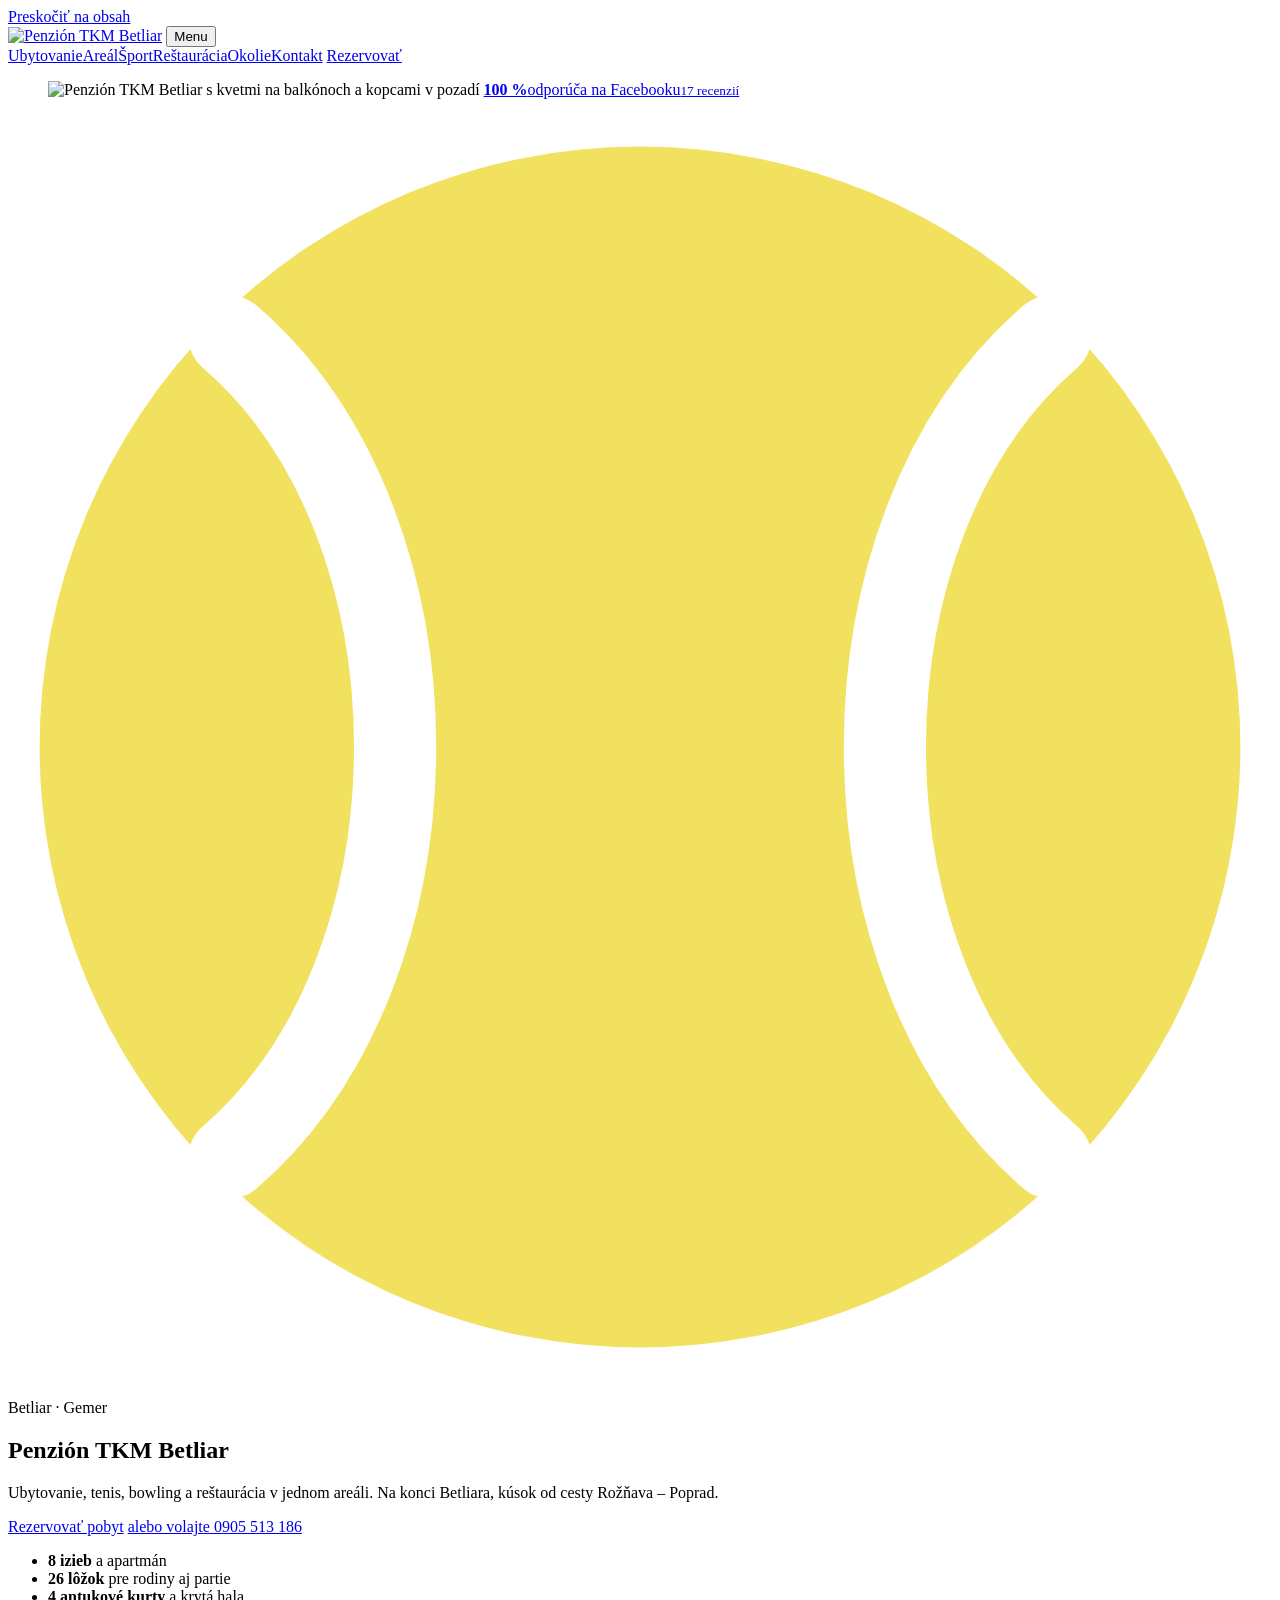
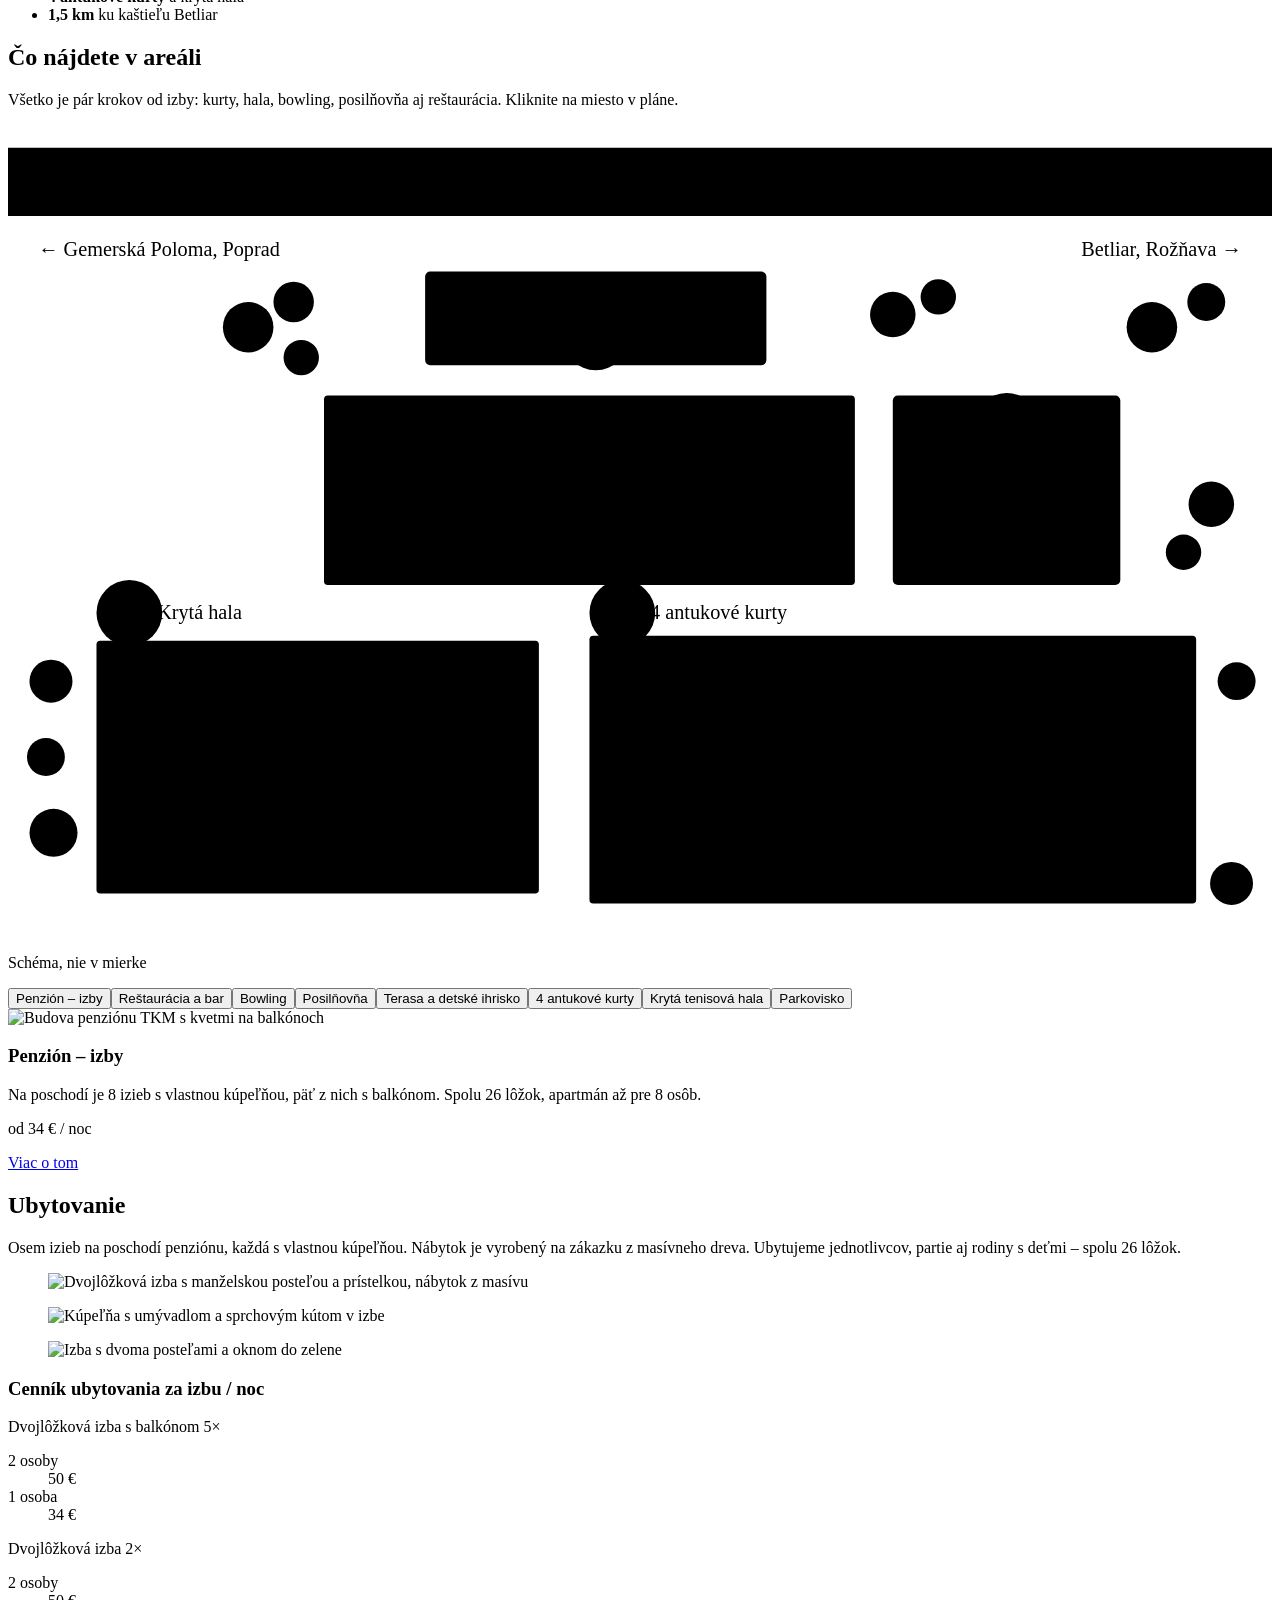
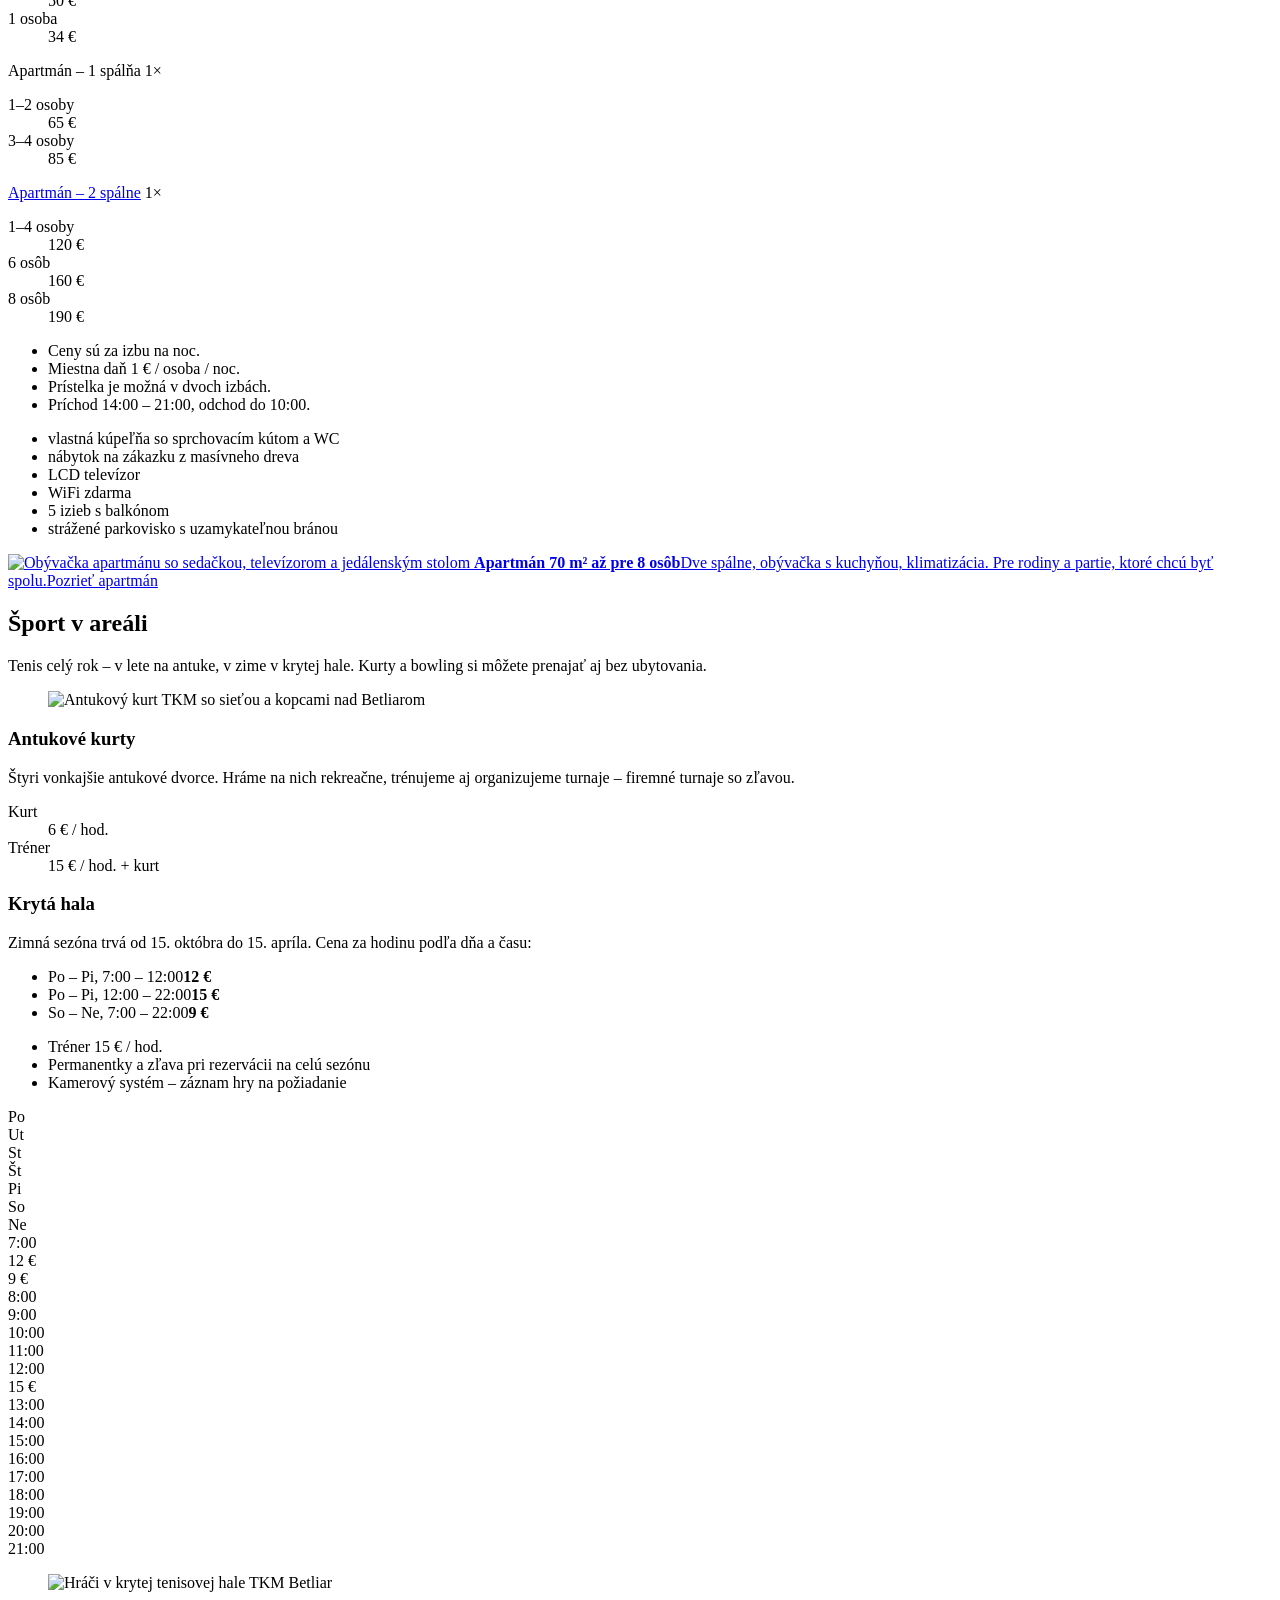
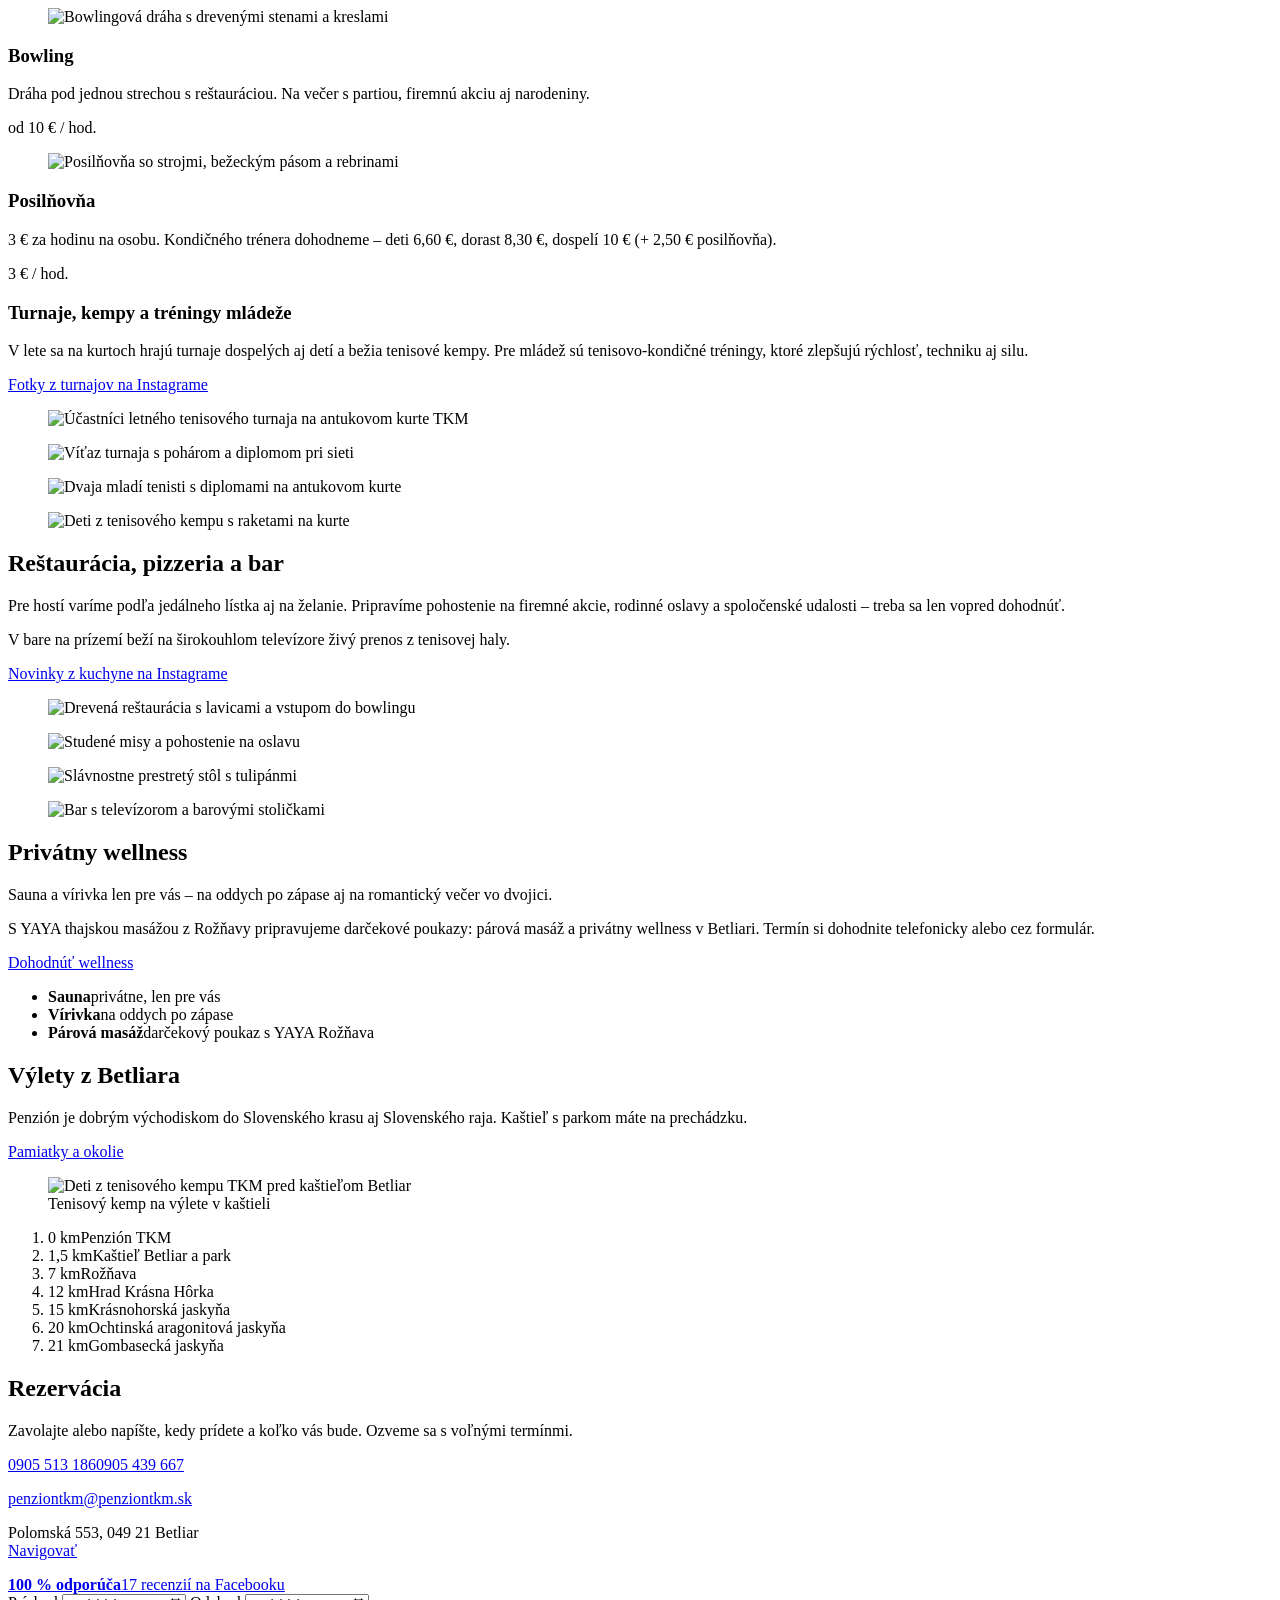
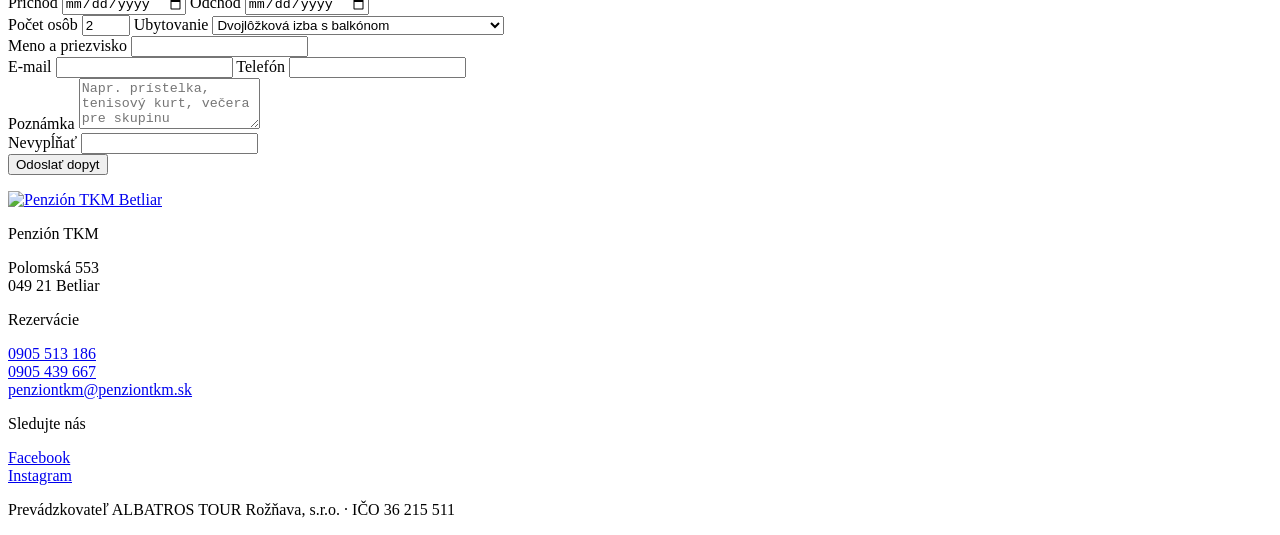
==== index.html @ 29e07df6 "build 2026-11-06 12:21" ====
<!doctype html>
<html lang="sk">
<head>
<meta charset="utf-8">
<meta name="viewport" content="width=device-width, initial-scale=1">
<title>Penzión TKM Betliar – ubytovanie, tenis, bowling a reštaurácia</title>
<meta name="description" content="Penzión TKM v Betliari: 8 izieb a apartmán, 4 antukové kurty a krytá tenisová hala, bowling, fitness, wellness a reštaurácia pri ceste Rožňava – Poprad.">
<meta name="robots" content="noindex, nofollow">
<meta name="theme-color" content="#FAF8F1">
<link rel="canonical" href="https://webhunter-navrhy.github.io/penziontkm/">
<meta property="og:type" content="website">
<meta property="og:locale" content="sk_SK">
<meta property="og:title" content="Penzión TKM Betliar – ubytovanie, tenis, bowling a reštaurácia">
<meta property="og:description" content="Penzión TKM v Betliari: 8 izieb a apartmán, 4 antukové kurty a krytá tenisová hala, bowling, fitness, wellness a reštaurácia pri ceste Rožňava – Poprad.">
<meta property="og:url" content="https://webhunter-navrhy.github.io/penziontkm/">
<meta property="og:image" content="https://webhunter-navrhy.github.io/penziontkm/og.jpg">
<meta property="og:image:width" content="1200"><meta property="og:image:height" content="630">
<meta name="twitter:card" content="summary_large_image">
<link rel="icon" href="/penziontkm/img/logo.svg" type="image/svg+xml">
<link rel="preload" href="/penziontkm/fonts/montserrat-normal-latin.woff2" as="font" type="font/woff2" crossorigin>
<link rel="stylesheet" href="/penziontkm/css/style.css?v=be0b0bc9b2">

<script type="application/ld+json">{"@context": "https://schema.org", "@type": "LodgingBusiness", "name": "Penzión TKM Betliar", "url": "https://webhunter-navrhy.github.io/penziontkm/", "description": "Penzión TKM v Betliari: 8 izieb a apartmán, 4 antukové kurty a krytá tenisová hala, bowling, fitness, wellness a reštaurácia pri ceste Rožňava – Poprad.", "telephone": "+421 905 513 186", "email": "penziontkm@penziontkm.sk", "address": {"@type": "PostalAddress", "streetAddress": "Polomská 553", "postalCode": "049 21", "addressLocality": "Betliar", "addressCountry": "SK"}, "sameAs": ["https://www.facebook.com/PenzionTKM/", "https://www.instagram.com/penzion_tkm/", "https://www.penziontkm.sk/"], "priceRange": "34–190 € / noc", "taxID": "36215511", "logo": "https://webhunter-navrhy.github.io/penziontkm/img/logo.svg", "image": "https://webhunter-navrhy.github.io/penziontkm/og.jpg"}</script>
</head>
<body>
<a class="skip" href="#obsah">Preskočiť na obsah</a>
<header class="hlavicka">
  <div class="hlavicka-in">
    <a href="/penziontkm/" class="logo"><img src="/penziontkm/img/logo.svg" alt="Penzión TKM Betliar" width="62" height="56"></a>
    <button class="burger" type="button" aria-expanded="false" aria-controls="menu"><span></span><span></span><span class="sr">Menu</span></button>
    <nav id="menu" aria-label="Hlavné">
      <a href="/penziontkm/#ubytovanie">Ubytovanie</a><a href="/penziontkm/#areal">Areál</a><a href="/penziontkm/#sport">Šport</a><a href="/penziontkm/#restauracia">Reštaurácia</a><a href="/penziontkm/okolie/">Okolie</a><a href="/penziontkm/#kontakt">Kontakt</a>
      <a class="tlacidlo tlacidlo-zlte" href="/penziontkm/#kontakt">Rezervovať</a>
    </nav>
  </div>
</header>
<main id="obsah">

<section class="hero">
  <figure class="hero-foto">
    <img src="/penziontkm/img/penzion-1440.webp" srcset="/penziontkm/img/penzion-640.webp 640w, /penziontkm/img/penzion-1280.webp 1280w, /penziontkm/img/penzion-1440.webp 1440w" sizes="(min-width: 96rem) 96rem, 100vw" width="1440" height="1080" alt="Penzión TKM Betliar s kvetmi na balkónoch a kopcami v pozadí" loading="eager" fetchpriority="high" decoding="async">
    <a class="hero-odznak" href="https://www.facebook.com/PenzionTKM/reviews" rel="noopener"><strong>100&nbsp;%</strong><span>odporúča na Facebooku</span><small>17 recenzií</small></a>
  </figure>
  <div class="hero-text">
    <svg class="lopticka" viewBox="0 0 40 40" aria-hidden="true"><circle cx="20" cy="20" r="19" fill="#F2E15F"/><path d="M7 7c7 6 7 20 0 26M33 7c-7 6-7 20 0 26" stroke="#fff" stroke-width="2.6" fill="none" stroke-linecap="round"/></svg>
    <p class="hero-miesto">Betliar · Gemer</p>
    <h1>Penzión TKM Betliar</h1>
    <p class="hero-veta">Ubytovanie, tenis, bowling a&nbsp;reštaurácia v&nbsp;jednom areáli. Na konci Betliara, kúsok od cesty Rožňava – Poprad.</p>
    <div class="hero-akcie">
      <a class="tlacidlo tlacidlo-zlte" href="#kontakt">Rezervovať pobyt</a>
      <a class="tlacidlo-text" href="tel:+421905513186">alebo volajte 0905 513 186</a>
    </div>
  </div>
</section>

<ul class="fakty" role="list">
  <li><strong>8 izieb</strong> a&nbsp;apartmán</li>
  <li><strong>26 lôžok</strong> pre rodiny aj partie</li>
  <li><strong>4 antukové kurty</strong> a&nbsp;krytá hala</li>
  <li><strong>1,5 km</strong> ku kaštieľu Betliar</li>
</ul>

<section class="sekcia areal" id="areal">
  <div class="areal-in">
    <header class="areal-hlava">
      <h2>Čo nájdete v&nbsp;areáli</h2>
      <p>Všetko je pár krokov od izby: kurty, hala, bowling, posilňovňa aj reštaurácia. Kliknite na miesto v&nbsp;pláne.</p>
    </header>
    <div class="plan" role="img" aria-label="Schéma areálu: parkovisko pri ceste, penzión s reštauráciou, bowlingom a posilňovňou, terasa s ihriskom, krytá hala a štyri antukové kurty">
      <svg viewBox="0 0 1000 640" class="plan-svg" aria-hidden="true">
        <defs>
          <g id="kurt">
            <rect x="0" y="0" width="200" height="92" fill="none"/>
            <line x1="0" y1="11.5" x2="200" y2="11.5"/><line x1="0" y1="80.5" x2="200" y2="80.5"/>
            <line x1="46" y1="11.5" x2="46" y2="80.5"/><line x1="154" y1="11.5" x2="154" y2="80.5"/>
            <line x1="46" y1="46" x2="154" y2="46"/>
            <line x1="100" y1="-4" x2="100" y2="96" class="siet"/>
          </g>
        </defs>
        <!-- cesta -->
        <rect x="0" y="18" width="1000" height="54" class="cesta"/>
        <line x1="0" y1="45" x2="380" y2="45" class="cesta-stred"/><line x1="620" y1="45" x2="1000" y2="45" class="cesta-stred"/>
        <text x="24" y="104" class="plan-mala">← Gemerská Poloma, Poprad</text>
        <text x="976" y="104" class="plan-mala" text-anchor="end">Betliar, Rožňava →</text>
        <text x="500" y="51" class="plan-cesta" text-anchor="middle">POLOMSKÁ CESTA</text>
        <!-- zeleň -->
        <g class="stromy"><circle cx="190" cy="160" r="20"/><circle cx="184" cy="154" r="7" class="svetlo"/><circle cx="226" cy="140" r="16"/><circle cx="221" cy="135" r="6" class="svetlo"/><circle cx="232" cy="184" r="14"/><circle cx="228" cy="180" r="5" class="svetlo"/><circle cx="700" cy="150" r="18"/><circle cx="695" cy="145" r="6" class="svetlo"/><circle cx="736" cy="136" r="14"/><circle cx="732" cy="132" r="5" class="svetlo"/><circle cx="905" cy="160" r="20"/><circle cx="899" cy="154" r="7" class="svetlo"/><circle cx="948" cy="140" r="15"/><circle cx="944" cy="136" r="5" class="svetlo"/><circle cx="952" cy="300" r="18"/><circle cx="947" cy="295" r="6" class="svetlo"/><circle cx="930" cy="338" r="14"/><circle cx="926" cy="334" r="5" class="svetlo"/><circle cx="34" cy="440" r="17"/><circle cx="29" cy="435" r="6" class="svetlo"/><circle cx="30" cy="500" r="15"/><circle cx="26" cy="496" r="5" class="svetlo"/><circle cx="36" cy="560" r="19"/><circle cx="30" cy="554" r="7" class="svetlo"/><circle cx="972" cy="440" r="15"/><circle cx="968" cy="436" r="5" class="svetlo"/><circle cx="968" cy="600" r="17"/><circle cx="963" cy="595" r="6" class="svetlo"/></g>
        <!-- parkovisko -->
        <g class="plocha" data-bod="parkovisko">
          <rect x="330" y="116" width="270" height="74" rx="4"/>
          <line x1="352" y1="116" x2="352" y2="146" class="stojisko"/><line x1="380" y1="116" x2="380" y2="146" class="stojisko"/><line x1="408" y1="116" x2="408" y2="146" class="stojisko"/><line x1="436" y1="116" x2="436" y2="146" class="stojisko"/><line x1="464" y1="116" x2="464" y2="146" class="stojisko"/><line x1="492" y1="116" x2="492" y2="146" class="stojisko"/><line x1="520" y1="116" x2="520" y2="146" class="stojisko"/><line x1="548" y1="116" x2="548" y2="146" class="stojisko"/><line x1="576" y1="116" x2="576" y2="146" class="stojisko"/>
        </g>
        <!-- penzión -->
        <g class="budova">
          <rect x="250" y="214" width="420" height="150" rx="3"/>
          <line x1="470" y1="214" x2="470" y2="364"/><line x1="580" y1="214" x2="580" y2="364"/>
          <text x="262" y="236" class="plan-budova">PENZIÓN TKM</text>
        </g>
        <!-- terasa a ihrisko -->
        <g class="plocha" data-bod="terasa">
          <rect x="700" y="214" width="180" height="150" rx="4"/>
          <circle cx="738" cy="262" r="9" class="stol"/><circle cx="770" cy="262" r="9" class="stol"/><circle cx="738" cy="296" r="9" class="stol"/>
          <rect x="806" y="300" width="50" height="40" class="ihrisko"/>
        </g>
        <!-- hala -->
        <g class="hala-plan" data-bod="hala">
          <rect x="70" y="408" width="350" height="200" rx="3"/>
          <use href="#kurt" x="145" y="462" class="kurt-ciary"/>
        </g>
        <!-- 4 antukové kurty -->
        <g class="kurty-plan" data-bod="kurty">
          <rect x="460" y="404" width="480" height="212" rx="3" class="kurty-plocha"/>
          <use href="#kurt" x="478" y="418" class="kurt-ciary"/><use href="#kurt" x="722" y="418" class="kurt-ciary"/>
          <use href="#kurt" x="478" y="512" class="kurt-ciary"/><use href="#kurt" x="722" y="512" class="kurt-ciary"/>
        </g>
        <!-- body -->
        
        
        <g class="bod je-aktivny" data-bod="izby" transform="translate(296 266)">
          <circle r="26" class="bod-zona"/>
          <circle r="13" class="bod-lopta"/>
          <path d="M-9 -9 C-3 -3 -3 3 -9 9 M9 -9 C3 -3 3 3 9 9" class="bod-sev"/>
          <text x="22" y="5" class="bod-text">Izby</text>
        </g>
        <g class="bod" data-bod="restauracia" transform="translate(296 326)">
          <circle r="26" class="bod-zona"/>
          <circle r="13" class="bod-lopta"/>
          <path d="M-9 -9 C-3 -3 -3 3 -9 9 M9 -9 C3 -3 3 3 9 9" class="bod-sev"/>
          <text x="22" y="5" class="bod-text">Reštaurácia</text>
        </g>
        <g class="bod" data-bod="bowling" transform="translate(525 300)">
          <circle r="26" class="bod-zona"/>
          <circle r="13" class="bod-lopta"/>
          <path d="M-9 -9 C-3 -3 -3 3 -9 9 M9 -9 C3 -3 3 3 9 9" class="bod-sev"/>
          <text x="0" y="36" text-anchor="middle" class="bod-text">Bowling</text>
        </g>
        <g class="bod" data-bod="fitness" transform="translate(625 300)">
          <circle r="26" class="bod-zona"/>
          <circle r="13" class="bod-lopta"/>
          <path d="M-9 -9 C-3 -3 -3 3 -9 9 M9 -9 C3 -3 3 3 9 9" class="bod-sev"/>
          <text x="0" y="36" text-anchor="middle" class="bod-text">Fitness</text>
        </g>
        <g class="bod" data-bod="terasa" transform="translate(790 238)">
          <circle r="26" class="bod-zona"/>
          <circle r="13" class="bod-lopta"/>
          <path d="M-9 -9 C-3 -3 -3 3 -9 9 M9 -9 C3 -3 3 3 9 9" class="bod-sev"/>
          <text x="22" y="5" class="bod-text">Terasa</text>
        </g>
        <g class="bod" data-bod="kurty" transform="translate(486 386)">
          <circle r="26" class="bod-zona"/>
          <circle r="13" class="bod-lopta"/>
          <path d="M-9 -9 C-3 -3 -3 3 -9 9 M9 -9 C3 -3 3 3 9 9" class="bod-sev"/>
          <text x="22" y="5" class="bod-text">4 antukové kurty</text>
        </g>
        <g class="bod" data-bod="hala" transform="translate(96 386)">
          <circle r="26" class="bod-zona"/>
          <circle r="13" class="bod-lopta"/>
          <path d="M-9 -9 C-3 -3 -3 3 -9 9 M9 -9 C3 -3 3 3 9 9" class="bod-sev"/>
          <text x="22" y="5" class="bod-text">Krytá hala</text>
        </g>
        <g class="bod" data-bod="parkovisko" transform="translate(465 168)">
          <circle r="26" class="bod-zona"/>
          <circle r="13" class="bod-lopta"/>
          <path d="M-9 -9 C-3 -3 -3 3 -9 9 M9 -9 C3 -3 3 3 9 9" class="bod-sev"/>
          <text x="22" y="5" class="bod-text">Parkovisko</text>
        </g>
      </svg>
      <p class="plan-pozn">Schéma, nie v&nbsp;mierke</p>
    </div>
    <div class="plan-volby" role="tablist" aria-label="Miesta v areáli">
      <button type="button" role="tab" id="volba-izby" aria-controls="bod-izby" aria-selected="true" data-bod="izby">Penzión – izby</button><button type="button" role="tab" id="volba-restauracia" aria-controls="bod-restauracia" aria-selected="false" data-bod="restauracia">Reštaurácia a bar</button><button type="button" role="tab" id="volba-bowling" aria-controls="bod-bowling" aria-selected="false" data-bod="bowling">Bowling</button><button type="button" role="tab" id="volba-fitness" aria-controls="bod-fitness" aria-selected="false" data-bod="fitness">Posilňovňa</button><button type="button" role="tab" id="volba-terasa" aria-controls="bod-terasa" aria-selected="false" data-bod="terasa">Terasa a detské ihrisko</button><button type="button" role="tab" id="volba-kurty" aria-controls="bod-kurty" aria-selected="false" data-bod="kurty">4 antukové kurty</button><button type="button" role="tab" id="volba-hala" aria-controls="bod-hala" aria-selected="false" data-bod="hala">Krytá tenisová hala</button><button type="button" role="tab" id="volba-parkovisko" aria-controls="bod-parkovisko" aria-selected="false" data-bod="parkovisko">Parkovisko</button>
    </div>
    <div class="plan-panely">
      
      <article class="bod-panel" id="bod-izby" role="tabpanel" aria-labelledby="volba-izby">
        <div class="bod-foto"><img src="/penziontkm/img/penzion-kvety-800.webp" srcset="/penziontkm/img/penzion-kvety-640.webp 640w, /penziontkm/img/penzion-kvety-800.webp 800w" sizes="(min-width: 64rem) 30rem, 92vw" width="800" height="450" alt="Budova penziónu TKM s kvetmi na balkónoch" loading="lazy" decoding="async"></div>
        <div class="bod-telo">
          <h3>Penzión – izby</h3>
          <p>Na poschodí je 8 izieb s vlastnou kúpeľňou, päť z nich s balkónom. Spolu 26 lôžok, apartmán až pre 8 osôb.</p>
          <p class="bod-cena">od 34 € / noc</p>
          <a class="odkaz" href="#ubytovanie">Viac o&nbsp;tom</a>
        </div>
      </article>
      <article class="bod-panel" id="bod-restauracia" role="tabpanel" aria-labelledby="volba-restauracia" hidden>
        <div class="bod-foto"><img src="/penziontkm/img/restauracia-800.webp" srcset="/penziontkm/img/restauracia-640.webp 640w, /penziontkm/img/restauracia-800.webp 800w" sizes="(min-width: 64rem) 30rem, 92vw" width="800" height="450" alt="Drevená reštaurácia penziónu TKM" loading="lazy" decoding="async"></div>
        <div class="bod-telo">
          <h3>Reštaurácia a bar</h3>
          <p>Pizzeria a reštaurácia na prízemí. V bare beží na širokouhlom televízore živý prenos z tenisovej haly.</p>
          
          <a class="odkaz" href="#restauracia">Viac o&nbsp;tom</a>
        </div>
      </article>
      <article class="bod-panel" id="bod-bowling" role="tabpanel" aria-labelledby="volba-bowling" hidden>
        <div class="bod-foto"><img src="/penziontkm/img/bowling-800.webp" srcset="/penziontkm/img/bowling-640.webp 640w, /penziontkm/img/bowling-800.webp 800w" sizes="(min-width: 64rem) 30rem, 92vw" width="800" height="600" alt="Bowlingová dráha v penzióne TKM" loading="lazy" decoding="async"></div>
        <div class="bod-telo">
          <h3>Bowling</h3>
          <p>Bowlingová dráha pod jednou strechou s reštauráciou – na večer s partiou aj na oslavu.</p>
          <p class="bod-cena">od 10 € / hod.</p>
          <a class="odkaz" href="#sport">Viac o&nbsp;tom</a>
        </div>
      </article>
      <article class="bod-panel" id="bod-fitness" role="tabpanel" aria-labelledby="volba-fitness" hidden>
        <div class="bod-foto"><img src="/penziontkm/img/fitness-800.webp" srcset="/penziontkm/img/fitness-640.webp 640w, /penziontkm/img/fitness-800.webp 800w" sizes="(min-width: 64rem) 30rem, 92vw" width="800" height="600" alt="Posilňovňa s bežeckým pásom a strojmi" loading="lazy" decoding="async"></div>
        <div class="bod-telo">
          <h3>Posilňovňa</h3>
          <p>Stroje, bežecký pás a rebriny. Kondičného trénera vám dohodneme.</p>
          <p class="bod-cena">3 € / hod. / osoba</p>
          <a class="odkaz" href="#sport">Viac o&nbsp;tom</a>
        </div>
      </article>
      <article class="bod-panel" id="bod-terasa" role="tabpanel" aria-labelledby="volba-terasa" hidden>
        <div class="bod-foto"><img src="/penziontkm/img/ihrisko-1620.webp" srcset="/penziontkm/img/ihrisko-640.webp 640w, /penziontkm/img/ihrisko-1280.webp 1280w, /penziontkm/img/ihrisko-1620.webp 1620w" sizes="(min-width: 64rem) 30rem, 92vw" width="1620" height="1080" alt="Drevené detské ihrisko pri penzióne" loading="lazy" decoding="async"></div>
        <div class="bod-telo">
          <h3>Terasa a detské ihrisko</h3>
          <p>Letná terasa so záhradou, drevené ihrisko s trampolínou a stolný tenis. Deti sa hrajú na dohľad od stola.</p>
          <p class="bod-cena">pre hostí</p>
          <a class="odkaz" href="#ubytovanie">Viac o&nbsp;tom</a>
        </div>
      </article>
      <article class="bod-panel" id="bod-kurty" role="tabpanel" aria-labelledby="volba-kurty" hidden>
        <div class="bod-foto"><img src="/penziontkm/img/kurty-1440.webp" srcset="/penziontkm/img/kurty-640.webp 640w, /penziontkm/img/kurty-1280.webp 1280w, /penziontkm/img/kurty-1440.webp 1440w" sizes="(min-width: 64rem) 30rem, 92vw" width="1440" height="1080" alt="Antukové tenisové kurty s horami v pozadí" loading="lazy" decoding="async"></div>
        <div class="bod-telo">
          <h3>4 antukové kurty</h3>
          <p>Štyri vonkajšie antukové dvorce s výhľadom na kopce nad Betliarom. Tréner, firemné a letné turnaje.</p>
          <p class="bod-cena">6 € / hod.</p>
          <a class="odkaz" href="#sport">Viac o&nbsp;tom</a>
        </div>
      </article>
      <article class="bod-panel" id="bod-hala" role="tabpanel" aria-labelledby="volba-hala" hidden>
        <div class="bod-foto"><img src="/penziontkm/img/hala-1920.webp" srcset="/penziontkm/img/hala-640.webp 640w, /penziontkm/img/hala-1280.webp 1280w, /penziontkm/img/hala-1920.webp 1920w" sizes="(min-width: 64rem) 30rem, 92vw" width="1920" height="1080" alt="Krytá tenisová hala TKM Betliar" loading="lazy" decoding="async"></div>
        <div class="bod-telo">
          <h3>Krytá tenisová hala</h3>
          <p>Jeden krytý kurt na zimnú sezónu od 15. 10. do 15. 4. Kamerový systém, záznam hry na požiadanie.</p>
          <p class="bod-cena">9 – 15 € / hod.</p>
          <a class="odkaz" href="#hala">Viac o&nbsp;tom</a>
        </div>
      </article>
      <article class="bod-panel" id="bod-parkovisko" role="tabpanel" aria-labelledby="volba-parkovisko" hidden>
        <div class="bod-foto"><img src="/penziontkm/img/parkovisko-800.webp" srcset="/penziontkm/img/parkovisko-640.webp 640w, /penziontkm/img/parkovisko-800.webp 800w" sizes="(min-width: 64rem) 30rem, 92vw" width="800" height="450" alt="Parkovisko a ihrisko pred penziónom" loading="lazy" decoding="async"></div>
        <div class="bod-telo">
          <h3>Parkovisko</h3>
          <p>Monitorované parkovisko pre 20 – 25 áut s uzamykateľnou bránou, hneď pri hlavnej ceste.</p>
          <p class="bod-cena">pre hostí</p>
          <a class="odkaz" href="#kontakt">Viac o&nbsp;tom</a>
        </div>
      </article>
    </div>
  </div>
</section>

<section class="sekcia ubytovanie" id="ubytovanie">
  <div class="obal">
    <header class="sekcia-hlava">
      <h2>Ubytovanie</h2>
      <p class="uvod">Osem izieb na poschodí penziónu, každá s&nbsp;vlastnou kúpeľňou. Nábytok je vyrobený na zákazku z&nbsp;masívneho dreva. Ubytujeme jednotlivcov, partie aj rodiny s&nbsp;deťmi – spolu 26 lôžok.</p>
    </header>
    <div class="ubyt-mriezka">
      <figure class="ubyt-velka"><img src="/penziontkm/img/izba-1920.webp" srcset="/penziontkm/img/izba-640.webp 640w, /penziontkm/img/izba-1280.webp 1280w, /penziontkm/img/izba-1920.webp 1920w" sizes="(min-width: 64rem) 40rem, 92vw" width="1920" height="1440" alt="Dvojlôžková izba s manželskou posteľou a prístelkou, nábytok z masívu" loading="lazy" decoding="async"></figure>
      <figure class="ubyt-mala"><img src="/penziontkm/img/kupelna-1920.webp" srcset="/penziontkm/img/kupelna-640.webp 640w, /penziontkm/img/kupelna-1280.webp 1280w, /penziontkm/img/kupelna-1920.webp 1920w" sizes="(min-width: 64rem) 19rem, 46vw" width="1920" height="1440" alt="Kúpeľňa s umývadlom a sprchovým kútom v izbe" loading="lazy" decoding="async"></figure>
      <figure class="ubyt-mala"><img src="/penziontkm/img/izba-2-1920.webp" srcset="/penziontkm/img/izba-2-640.webp 640w, /penziontkm/img/izba-2-1280.webp 1280w, /penziontkm/img/izba-2-1920.webp 1920w" sizes="(min-width: 64rem) 19rem, 46vw" width="1920" height="1440" alt="Izba s dvoma posteľami a oknom do zelene" loading="lazy" decoding="async"></figure>
      <div class="cennik">
        <h3>Cenník ubytovania <span>za izbu / noc</span></h3>
        
        <div class="cennik-polozka">
          <p class="cennik-nazov">Dvojlôžková izba s balkónom <span class="pocet">5×</span></p>
          <dl><div><dt>2 osoby</dt><dd>50 €</dd></div><div><dt>1 osoba</dt><dd>34 €</dd></div></dl>
        </div>
        <div class="cennik-polozka">
          <p class="cennik-nazov">Dvojlôžková izba <span class="pocet">2×</span></p>
          <dl><div><dt>2 osoby</dt><dd>50 €</dd></div><div><dt>1 osoba</dt><dd>34 €</dd></div></dl>
        </div>
        <div class="cennik-polozka">
          <p class="cennik-nazov">Apartmán – 1 spálňa <span class="pocet">1×</span></p>
          <dl><div><dt>1–2 osoby</dt><dd>65 €</dd></div><div><dt>3–4 osoby</dt><dd>85 €</dd></div></dl>
        </div>
        <div class="cennik-polozka">
          <p class="cennik-nazov"><a href="/penziontkm/apartman/">Apartmán – 2 spálne</a> <span class="pocet">1×</span></p>
          <dl><div><dt>1–4 osoby</dt><dd>120 €</dd></div><div><dt>6 osôb</dt><dd>160 €</dd></div><div><dt>8 osôb</dt><dd>190 €</dd></div></dl>
        </div>
        <ul class="cennik-pozn" role="list"><li>Ceny sú za izbu na noc.</li><li>Miestna daň 1 € / osoba / noc.</li><li>Prístelka je možná v dvoch izbách.</li><li>Príchod 14:00 – 21:00, odchod do 10:00.</li></ul>
      </div>
    </div>
    <ul class="vybava" role="list"><li>vlastná kúpeľňa so sprchovacím kútom a WC</li><li>nábytok na zákazku z masívneho dreva</li><li>LCD televízor</li><li>WiFi zdarma</li><li>5 izieb s balkónom</li><li>strážené parkovisko s uzamykateľnou bránou</li></ul>
    <a class="apartman-pas" href="/penziontkm/apartman/">
      <span class="apartman-foto"><img src="/penziontkm/img/apartman-obyvacka-1920.webp" srcset="/penziontkm/img/apartman-obyvacka-640.webp 640w, /penziontkm/img/apartman-obyvacka-1280.webp 1280w, /penziontkm/img/apartman-obyvacka-1920.webp 1920w" sizes="(min-width: 64rem) 26rem, 92vw" width="1920" height="1440" alt="Obývačka apartmánu so sedačkou, televízorom a jedálenským stolom" loading="lazy" decoding="async"></span>
      <span class="apartman-text"><strong>Apartmán 70&nbsp;m² až pre 8 osôb</strong><span>Dve spálne, obývačka s&nbsp;kuchyňou, klimatizácia. Pre rodiny a&nbsp;partie, ktoré chcú byť spolu.</span><span class="odkaz">Pozrieť apartmán</span></span>
    </a>
  </div>
</section>

<section class="sekcia sport" id="sport">
  <div class="obal">
    <header class="sekcia-hlava">
      <h2>Šport v&nbsp;areáli</h2>
      <p class="uvod">Tenis celý rok – v&nbsp;lete na antuke, v&nbsp;zime v&nbsp;krytej hale. Kurty a&nbsp;bowling si môžete prenajať aj bez ubytovania.</p>
    </header>

    <div class="tenis">
      <figure class="tenis-foto"><img src="/penziontkm/img/kurty-1440.webp" srcset="/penziontkm/img/kurty-640.webp 640w, /penziontkm/img/kurty-1280.webp 1280w, /penziontkm/img/kurty-1440.webp 1440w" sizes="(min-width: 64rem) 46rem, 92vw" width="1440" height="1080" alt="Antukový kurt TKM so sieťou a kopcami nad Betliarom" loading="lazy" decoding="async"></figure>
      <div class="tenis-text">
        <h3>Antukové kurty</h3>
        <p>Štyri vonkajšie antukové dvorce. Hráme na nich rekreačne, trénujeme aj organizujeme turnaje – firemné turnaje so zľavou.</p>
        <dl class="ceny">
          <div><dt>Kurt</dt><dd>6 € / hod.</dd></div>
          <div><dt>Tréner</dt><dd>15 € / hod. + kurt</dd></div>
        </dl>
      </div>
    </div>

    <div class="hala" id="hala">
      <div class="hala-text">
        <h3>Krytá hala</h3>
        <p>Zimná sezóna trvá od 15. októbra do 15. apríla. Cena za hodinu podľa dňa a&nbsp;času:</p>
        <ul class="hala-legenda" role="list"><li class="rano"><span>Po – Pi, 7:00 – 12:00</span><strong>12 €</strong></li><li class="vecer"><span>Po – Pi, 12:00 – 22:00</span><strong>15 €</strong></li><li class="vikend"><span>So – Ne, 7:00 – 22:00</span><strong>9 €</strong></li></ul>
        <ul class="hala-doplnky" role="list"><li>Tréner 15 € / hod.</li><li>Permanentky a zľava pri rezervácii na celú sezónu</li><li>Kamerový systém – záznam hry na požiadanie</li></ul>
      </div>
      <div class="rozpis" aria-hidden="true">
        <div class="rozpis-roh"></div>
        <div class="rozpis-den">Po</div><div class="rozpis-den">Ut</div><div class="rozpis-den">St</div><div class="rozpis-den">Št</div><div class="rozpis-den">Pi</div><div class="rozpis-den">So</div><div class="rozpis-den">Ne</div>
        
          <div class="rozpis-hod">7:00</div>
          <div class="rozpis-slot rano" title="Po 7:00 – 12 €">12 €</div><div class="rozpis-slot rano" title="Ut 7:00 – 12 €"></div><div class="rozpis-slot rano" title="St 7:00 – 12 €"></div><div class="rozpis-slot rano" title="Št 7:00 – 12 €"></div><div class="rozpis-slot rano" title="Pi 7:00 – 12 €"></div><div class="rozpis-slot vikend" title="So 7:00 – 9 €">9 €</div><div class="rozpis-slot vikend" title="Ne 7:00 – 9 €"></div>
        
          <div class="rozpis-hod">8:00</div>
          <div class="rozpis-slot rano" title="Po 8:00 – 12 €"></div><div class="rozpis-slot rano" title="Ut 8:00 – 12 €"></div><div class="rozpis-slot rano" title="St 8:00 – 12 €"></div><div class="rozpis-slot rano" title="Št 8:00 – 12 €"></div><div class="rozpis-slot rano" title="Pi 8:00 – 12 €"></div><div class="rozpis-slot vikend" title="So 8:00 – 9 €"></div><div class="rozpis-slot vikend" title="Ne 8:00 – 9 €"></div>
        
          <div class="rozpis-hod">9:00</div>
          <div class="rozpis-slot rano" title="Po 9:00 – 12 €"></div><div class="rozpis-slot rano" title="Ut 9:00 – 12 €"></div><div class="rozpis-slot rano" title="St 9:00 – 12 €"></div><div class="rozpis-slot rano" title="Št 9:00 – 12 €"></div><div class="rozpis-slot rano" title="Pi 9:00 – 12 €"></div><div class="rozpis-slot vikend" title="So 9:00 – 9 €"></div><div class="rozpis-slot vikend" title="Ne 9:00 – 9 €"></div>
        
          <div class="rozpis-hod">10:00</div>
          <div class="rozpis-slot rano" title="Po 10:00 – 12 €"></div><div class="rozpis-slot rano" title="Ut 10:00 – 12 €"></div><div class="rozpis-slot rano" title="St 10:00 – 12 €"></div><div class="rozpis-slot rano" title="Št 10:00 – 12 €"></div><div class="rozpis-slot rano" title="Pi 10:00 – 12 €"></div><div class="rozpis-slot vikend" title="So 10:00 – 9 €"></div><div class="rozpis-slot vikend" title="Ne 10:00 – 9 €"></div>
        
          <div class="rozpis-hod">11:00</div>
          <div class="rozpis-slot rano" title="Po 11:00 – 12 €"></div><div class="rozpis-slot rano" title="Ut 11:00 – 12 €"></div><div class="rozpis-slot rano" title="St 11:00 – 12 €"></div><div class="rozpis-slot rano" title="Št 11:00 – 12 €"></div><div class="rozpis-slot rano" title="Pi 11:00 – 12 €"></div><div class="rozpis-slot vikend" title="So 11:00 – 9 €"></div><div class="rozpis-slot vikend" title="Ne 11:00 – 9 €"></div>
        
          <div class="rozpis-hod">12:00</div>
          <div class="rozpis-slot vecer" title="Po 12:00 – 15 €">15 €</div><div class="rozpis-slot vecer" title="Ut 12:00 – 15 €"></div><div class="rozpis-slot vecer" title="St 12:00 – 15 €"></div><div class="rozpis-slot vecer" title="Št 12:00 – 15 €"></div><div class="rozpis-slot vecer" title="Pi 12:00 – 15 €"></div><div class="rozpis-slot vikend" title="So 12:00 – 9 €"></div><div class="rozpis-slot vikend" title="Ne 12:00 – 9 €"></div>
        
          <div class="rozpis-hod">13:00</div>
          <div class="rozpis-slot vecer" title="Po 13:00 – 15 €"></div><div class="rozpis-slot vecer" title="Ut 13:00 – 15 €"></div><div class="rozpis-slot vecer" title="St 13:00 – 15 €"></div><div class="rozpis-slot vecer" title="Št 13:00 – 15 €"></div><div class="rozpis-slot vecer" title="Pi 13:00 – 15 €"></div><div class="rozpis-slot vikend" title="So 13:00 – 9 €"></div><div class="rozpis-slot vikend" title="Ne 13:00 – 9 €"></div>
        
          <div class="rozpis-hod">14:00</div>
          <div class="rozpis-slot vecer" title="Po 14:00 – 15 €"></div><div class="rozpis-slot vecer" title="Ut 14:00 – 15 €"></div><div class="rozpis-slot vecer" title="St 14:00 – 15 €"></div><div class="rozpis-slot vecer" title="Št 14:00 – 15 €"></div><div class="rozpis-slot vecer" title="Pi 14:00 – 15 €"></div><div class="rozpis-slot vikend" title="So 14:00 – 9 €"></div><div class="rozpis-slot vikend" title="Ne 14:00 – 9 €"></div>
        
          <div class="rozpis-hod">15:00</div>
          <div class="rozpis-slot vecer" title="Po 15:00 – 15 €"></div><div class="rozpis-slot vecer" title="Ut 15:00 – 15 €"></div><div class="rozpis-slot vecer" title="St 15:00 – 15 €"></div><div class="rozpis-slot vecer" title="Št 15:00 – 15 €"></div><div class="rozpis-slot vecer" title="Pi 15:00 – 15 €"></div><div class="rozpis-slot vikend" title="So 15:00 – 9 €"></div><div class="rozpis-slot vikend" title="Ne 15:00 – 9 €"></div>
        
          <div class="rozpis-hod">16:00</div>
          <div class="rozpis-slot vecer" title="Po 16:00 – 15 €"></div><div class="rozpis-slot vecer" title="Ut 16:00 – 15 €"></div><div class="rozpis-slot vecer" title="St 16:00 – 15 €"></div><div class="rozpis-slot vecer" title="Št 16:00 – 15 €"></div><div class="rozpis-slot vecer" title="Pi 16:00 – 15 €"></div><div class="rozpis-slot vikend" title="So 16:00 – 9 €"></div><div class="rozpis-slot vikend" title="Ne 16:00 – 9 €"></div>
        
          <div class="rozpis-hod">17:00</div>
          <div class="rozpis-slot vecer" title="Po 17:00 – 15 €"></div><div class="rozpis-slot vecer" title="Ut 17:00 – 15 €"></div><div class="rozpis-slot vecer" title="St 17:00 – 15 €"></div><div class="rozpis-slot vecer" title="Št 17:00 – 15 €"></div><div class="rozpis-slot vecer" title="Pi 17:00 – 15 €"></div><div class="rozpis-slot vikend" title="So 17:00 – 9 €"></div><div class="rozpis-slot vikend" title="Ne 17:00 – 9 €"></div>
        
          <div class="rozpis-hod">18:00</div>
          <div class="rozpis-slot vecer" title="Po 18:00 – 15 €"></div><div class="rozpis-slot vecer" title="Ut 18:00 – 15 €"></div><div class="rozpis-slot vecer" title="St 18:00 – 15 €"></div><div class="rozpis-slot vecer" title="Št 18:00 – 15 €"></div><div class="rozpis-slot vecer" title="Pi 18:00 – 15 €"></div><div class="rozpis-slot vikend" title="So 18:00 – 9 €"></div><div class="rozpis-slot vikend" title="Ne 18:00 – 9 €"></div>
        
          <div class="rozpis-hod">19:00</div>
          <div class="rozpis-slot vecer" title="Po 19:00 – 15 €"></div><div class="rozpis-slot vecer" title="Ut 19:00 – 15 €"></div><div class="rozpis-slot vecer" title="St 19:00 – 15 €"></div><div class="rozpis-slot vecer" title="Št 19:00 – 15 €"></div><div class="rozpis-slot vecer" title="Pi 19:00 – 15 €"></div><div class="rozpis-slot vikend" title="So 19:00 – 9 €"></div><div class="rozpis-slot vikend" title="Ne 19:00 – 9 €"></div>
        
          <div class="rozpis-hod">20:00</div>
          <div class="rozpis-slot vecer" title="Po 20:00 – 15 €"></div><div class="rozpis-slot vecer" title="Ut 20:00 – 15 €"></div><div class="rozpis-slot vecer" title="St 20:00 – 15 €"></div><div class="rozpis-slot vecer" title="Št 20:00 – 15 €"></div><div class="rozpis-slot vecer" title="Pi 20:00 – 15 €"></div><div class="rozpis-slot vikend" title="So 20:00 – 9 €"></div><div class="rozpis-slot vikend" title="Ne 20:00 – 9 €"></div>
        
          <div class="rozpis-hod">21:00</div>
          <div class="rozpis-slot vecer" title="Po 21:00 – 15 €"></div><div class="rozpis-slot vecer" title="Ut 21:00 – 15 €"></div><div class="rozpis-slot vecer" title="St 21:00 – 15 €"></div><div class="rozpis-slot vecer" title="Št 21:00 – 15 €"></div><div class="rozpis-slot vecer" title="Pi 21:00 – 15 €"></div><div class="rozpis-slot vikend" title="So 21:00 – 9 €"></div><div class="rozpis-slot vikend" title="Ne 21:00 – 9 €"></div>
        
      </div>
      <figure class="hala-foto"><img src="/penziontkm/img/hala-1920.webp" srcset="/penziontkm/img/hala-640.webp 640w, /penziontkm/img/hala-1280.webp 1280w, /penziontkm/img/hala-1920.webp 1920w" sizes="(min-width: 64rem) 24rem, 92vw" width="1920" height="1080" alt="Hráči v krytej tenisovej hale TKM Betliar" loading="lazy" decoding="async"></figure>
    </div>

    <div class="dvojica">
      <article>
        <figure><img src="/penziontkm/img/bowling-800.webp" srcset="/penziontkm/img/bowling-640.webp 640w, /penziontkm/img/bowling-800.webp 800w" sizes="(min-width: 64rem) 34rem, 92vw" width="800" height="600" alt="Bowlingová dráha s drevenými stenami a kreslami" loading="lazy" decoding="async"></figure>
        <h3>Bowling</h3>
        <p>Dráha pod jednou strechou s&nbsp;reštauráciou. Na večer s&nbsp;partiou, firemnú akciu aj narodeniny.</p>
        <p class="bod-cena">od 10 € / hod.</p>
      </article>
      <article>
        <figure><img src="/penziontkm/img/fitness-800.webp" srcset="/penziontkm/img/fitness-640.webp 640w, /penziontkm/img/fitness-800.webp 800w" sizes="(min-width: 64rem) 34rem, 92vw" width="800" height="600" alt="Posilňovňa so strojmi, bežeckým pásom a rebrinami" loading="lazy" decoding="async"></figure>
        <h3>Posilňovňa</h3>
        <p>3 € za hodinu na osobu. Kondičného trénera dohodneme – deti 6,60 €, dorast 8,30 €, dospelí 10 € (+&nbsp;2,50 € posilňovňa).</p>
        <p class="bod-cena">3 € / hod.</p>
      </article>
    </div>

    <div class="turnaje">
      <div class="turnaje-text">
        <h3>Turnaje, kempy a&nbsp;tréningy mládeže</h3>
        <p>V&nbsp;lete sa na kurtoch hrajú turnaje dospelých aj detí a&nbsp;bežia tenisové kempy. Pre mládež sú tenisovo-kondičné tréningy, ktoré zlepšujú rýchlosť, techniku aj silu.</p>
        <a class="odkaz" href="https://www.instagram.com/penzion_tkm/" rel="noopener">Fotky z&nbsp;turnajov na Instagrame</a>
      </div>
      <div class="turnaje-pas">
        <figure class="na-sirku"><img src="/penziontkm/img/turnaj-1080.webp" srcset="/penziontkm/img/turnaj-640.webp 640w, /penziontkm/img/turnaj-1080.webp 1080w" sizes="(min-width: 64rem) 28rem, 80vw" width="1080" height="810" alt="Účastníci letného tenisového turnaja na antukovom kurte TKM" loading="lazy" decoding="async"></figure>
        <figure class="na-vysku"><img src="/penziontkm/img/vitaz-1080.webp" srcset="/penziontkm/img/vitaz-640.webp 640w, /penziontkm/img/vitaz-1080.webp 1080w" sizes="(min-width: 64rem) 16rem, 56vw" width="1080" height="1440" alt="Víťaz turnaja s pohárom a diplomom pri sieti" loading="lazy" decoding="async"></figure>
        <figure class="na-vysku"><img src="/penziontkm/img/deti-kurt-1080.webp" srcset="/penziontkm/img/deti-kurt-640.webp 640w, /penziontkm/img/deti-kurt-1080.webp 1080w" sizes="(min-width: 64rem) 16rem, 56vw" width="1080" height="1440" alt="Dvaja mladí tenisti s diplomami na antukovom kurte" loading="lazy" decoding="async"></figure>
        <figure class="na-sirku"><img src="/penziontkm/img/kemp-1080.webp" srcset="/penziontkm/img/kemp-640.webp 640w, /penziontkm/img/kemp-1080.webp 1080w" sizes="(min-width: 64rem) 28rem, 80vw" width="1080" height="810" alt="Deti z tenisového kempu s raketami na kurte" loading="lazy" decoding="async"></figure>
      </div>
    </div>
  </div>
</section>

<section class="sekcia restauracia" id="restauracia">
  <div class="obal">
    <div class="rest-mriezka">
      <header class="rest-hlava">
        <h2>Reštaurácia, pizzeria a&nbsp;bar</h2>
        <p>Pre hostí varíme podľa jedálneho lístka aj na želanie. Pripravíme pohostenie na firemné akcie, rodinné oslavy a&nbsp;spoločenské udalosti – treba sa len vopred dohodnúť.</p>
        <p>V&nbsp;bare na prízemí beží na širokouhlom televízore živý prenos z&nbsp;tenisovej haly.</p>
        <a class="odkaz odkaz-svetly" href="https://www.instagram.com/penzion_tkm/" rel="noopener">Novinky z&nbsp;kuchyne na Instagrame</a>
      </header>
      <figure class="rest-a"><img src="/penziontkm/img/restauracia-800.webp" srcset="/penziontkm/img/restauracia-640.webp 640w, /penziontkm/img/restauracia-800.webp 800w" sizes="(min-width: 64rem) 32rem, 92vw" width="800" height="450" alt="Drevená reštaurácia s lavicami a vstupom do bowlingu" loading="lazy" decoding="async"></figure>
      <figure class="rest-b"><img src="/penziontkm/img/jedlo-800.webp" srcset="/penziontkm/img/jedlo-640.webp 640w, /penziontkm/img/jedlo-800.webp 800w" sizes="(min-width: 64rem) 24rem, 92vw" width="800" height="450" alt="Studené misy a pohostenie na oslavu" loading="lazy" decoding="async"></figure>
      <figure class="rest-c"><img src="/penziontkm/img/oslava-800.webp" srcset="/penziontkm/img/oslava-640.webp 640w, /penziontkm/img/oslava-800.webp 800w" sizes="(min-width: 64rem) 24rem, 92vw" width="800" height="450" alt="Slávnostne prestretý stôl s tulipánmi" loading="lazy" decoding="async"></figure>
      <figure class="rest-d"><img src="/penziontkm/img/bar-800.webp" srcset="/penziontkm/img/bar-640.webp 640w, /penziontkm/img/bar-800.webp 800w" sizes="(min-width: 64rem) 22rem, 92vw" width="800" height="600" alt="Bar s televízorom a barovými stoličkami" loading="lazy" decoding="async"></figure>
    </div>
  </div>
</section>

<section class="sekcia wellness" id="wellness">
  <div class="obal wellness-in">
    <div>
      <h2>Privátny wellness</h2>
      <p class="uvod">Sauna a&nbsp;vírivka len pre vás – na oddych po zápase aj na romantický večer vo dvojici.</p>
      <p>S&nbsp;YAYA thajskou masážou z&nbsp;Rožňavy pripravujeme darčekové poukazy: párová masáž a&nbsp;privátny wellness v&nbsp;Betliari. Termín si dohodnite telefonicky alebo cez formulár.</p>
      <a class="tlacidlo tlacidlo-cierne" href="#kontakt">Dohodnúť wellness</a>
    </div>
    <ul class="wellness-zoznam" role="list">
      <li><strong>Sauna</strong><span>privátne, len pre vás</span></li>
      <li><strong>Vírivka</strong><span>na oddych po zápase</span></li>
      <li><strong>Párová masáž</strong><span>darčekový poukaz s&nbsp;YAYA Rožňava</span></li>
    </ul>
  </div>
</section>

<section class="sekcia okolie" id="okolie">
  <div class="obal okolie-in">
    <header>
      <h2>Výlety z&nbsp;Betliara</h2>
      <p class="uvod">Penzión je dobrým východiskom do Slovenského krasu aj Slovenského raja. Kaštieľ s&nbsp;parkom máte na prechádzku.</p>
      <a class="odkaz" href="/penziontkm/okolie/">Pamiatky a&nbsp;okolie</a>
      <figure class="okolie-kastiel"><img src="/penziontkm/img/kastiel-kemp-1080.webp" srcset="/penziontkm/img/kastiel-kemp-640.webp 640w, /penziontkm/img/kastiel-kemp-1080.webp 1080w" sizes="(min-width: 64rem) 22rem, 70vw" width="1080" height="1440" alt="Deti z tenisového kempu TKM pred kaštieľom Betliar" loading="lazy" decoding="async"><figcaption>Tenisový kemp na výlete v&nbsp;kaštieli</figcaption></figure>
    </header>
    <ol class="trasa" role="list">
      <li class="trasa-start"><span class="trasa-km">0 km</span><span>Penzión TKM</span></li>
      <li><span class="trasa-km">1,5 km</span><span>Kaštieľ Betliar a park</span></li><li><span class="trasa-km">7 km</span><span>Rožňava</span></li><li><span class="trasa-km">12 km</span><span>Hrad Krásna Hôrka</span></li><li><span class="trasa-km">15 km</span><span>Krásnohorská jaskyňa</span></li><li><span class="trasa-km">20 km</span><span>Ochtinská aragonitová jaskyňa</span></li><li><span class="trasa-km">21 km</span><span>Gombasecká jaskyňa</span></li>
    </ol>
  </div>
</section>

<section class="sekcia kontakt" id="kontakt">
  <div class="obal kontakt-in">
    <div class="kontakt-info">
      <h2>Rezervácia</h2>
      <p class="uvod">Zavolajte alebo napíšte, kedy prídete a&nbsp;koľko vás bude. Ozveme sa s&nbsp;voľnými termínmi.</p>
      <p class="kontakt-tel"><a href="tel:+421905513186">0905 513 186</a><a href="tel:+421905439667">0905 439 667</a></p>
      <p><a href="mailto:penziontkm@penziontkm.sk">penziontkm@penziontkm.sk</a></p>
      <p>Polomská 553, 049 21 Betliar<br><a class="odkaz" href="https://www.google.com/maps/search/?api=1&amp;query=48.70276,20.49988" rel="noopener">Navigovať</a></p>
      <a class="fb-odporuca" href="https://www.facebook.com/PenzionTKM/reviews" rel="noopener"><strong>100 % odporúča</strong><span>17 recenzií na Facebooku</span></a>
    </div>
    
<form class="formular" method="post"  data-endpoint="" data-demo="1">
  <div class="pole-riadok">
    <label>Príchod <input name="prichod" type="date" required></label>
    <label>Odchod <input name="odchod" type="date" required></label>
  </div>
  <div class="pole-riadok">
    <label>Počet osôb <input name="osoby" type="number" min="1" max="26" value="2" inputmode="numeric"></label>
    <label>Ubytovanie <select name="izba">
      <option>Dvojlôžková izba s balkónom</option>
      <option>Dvojlôžková izba</option>
      <option>Apartmán</option>
      <option>Bez ubytovania (kurt, hala, bowling, wellness)</option>
    </select></label>
  </div>
  <label>Meno a priezvisko <input name="meno" autocomplete="name" required></label>
  <div class="pole-riadok">
    <label>E-mail <input name="email" type="email" autocomplete="email" required></label>
    <label>Telefón <input name="telefon" type="tel" autocomplete="tel"></label>
  </div>
  <label>Poznámka <textarea name="sprava" rows="3" placeholder="Napr. prístelka, tenisový kurt, večera pre skupinu"></textarea></label>
  <div class="past" aria-hidden="true"><label>Nevypĺňať <input name="_gotcha" tabindex="-1" autocomplete="off"></label></div>
  <input type="hidden" name="_subject" value="Rezervácia z webu – Penzión TKM">
  <button type="submit" class="tlacidlo tlacidlo-zlte">Odoslať dopyt</button>
  <p class="formular-stav" role="status" aria-live="polite"></p>
</form>
  </div>
</section>

</main>
<footer class="paticka">
  <div class="paticka-in">
    <a href="/penziontkm/" class="paticka-logo"><img src="/penziontkm/img/logo-svetle.svg" alt="Penzión TKM Betliar" width="98" height="88" loading="lazy"></a>
    <div>
      <p class="paticka-nadpis">Penzión TKM</p>
      <p>Polomská 553<br>049 21 Betliar</p>
    </div>
    <div>
      <p class="paticka-nadpis">Rezervácie</p>
      <p><a href="tel:+421905513186">0905 513 186</a><br><a href="tel:+421905439667">0905 439 667</a><br><a href="mailto:penziontkm@penziontkm.sk">penziontkm@penziontkm.sk</a></p>
    </div>
    <div>
      <p class="paticka-nadpis">Sledujte nás</p>
      <p><a href="https://www.facebook.com/PenzionTKM/" rel="noopener">Facebook</a><br><a href="https://www.instagram.com/penzion_tkm/" rel="noopener">Instagram</a></p>
    </div>
    <p class="paticka-firma">Prevádzkovateľ ALBATROS TOUR Rožňava, s.r.o. · <span class="nowrap">IČO 36 215 511</span></p>
  </div>
</footer>
<script src="/penziontkm/js/main.js?v=17e4bb2ffb" defer></script>
</body>
</html>
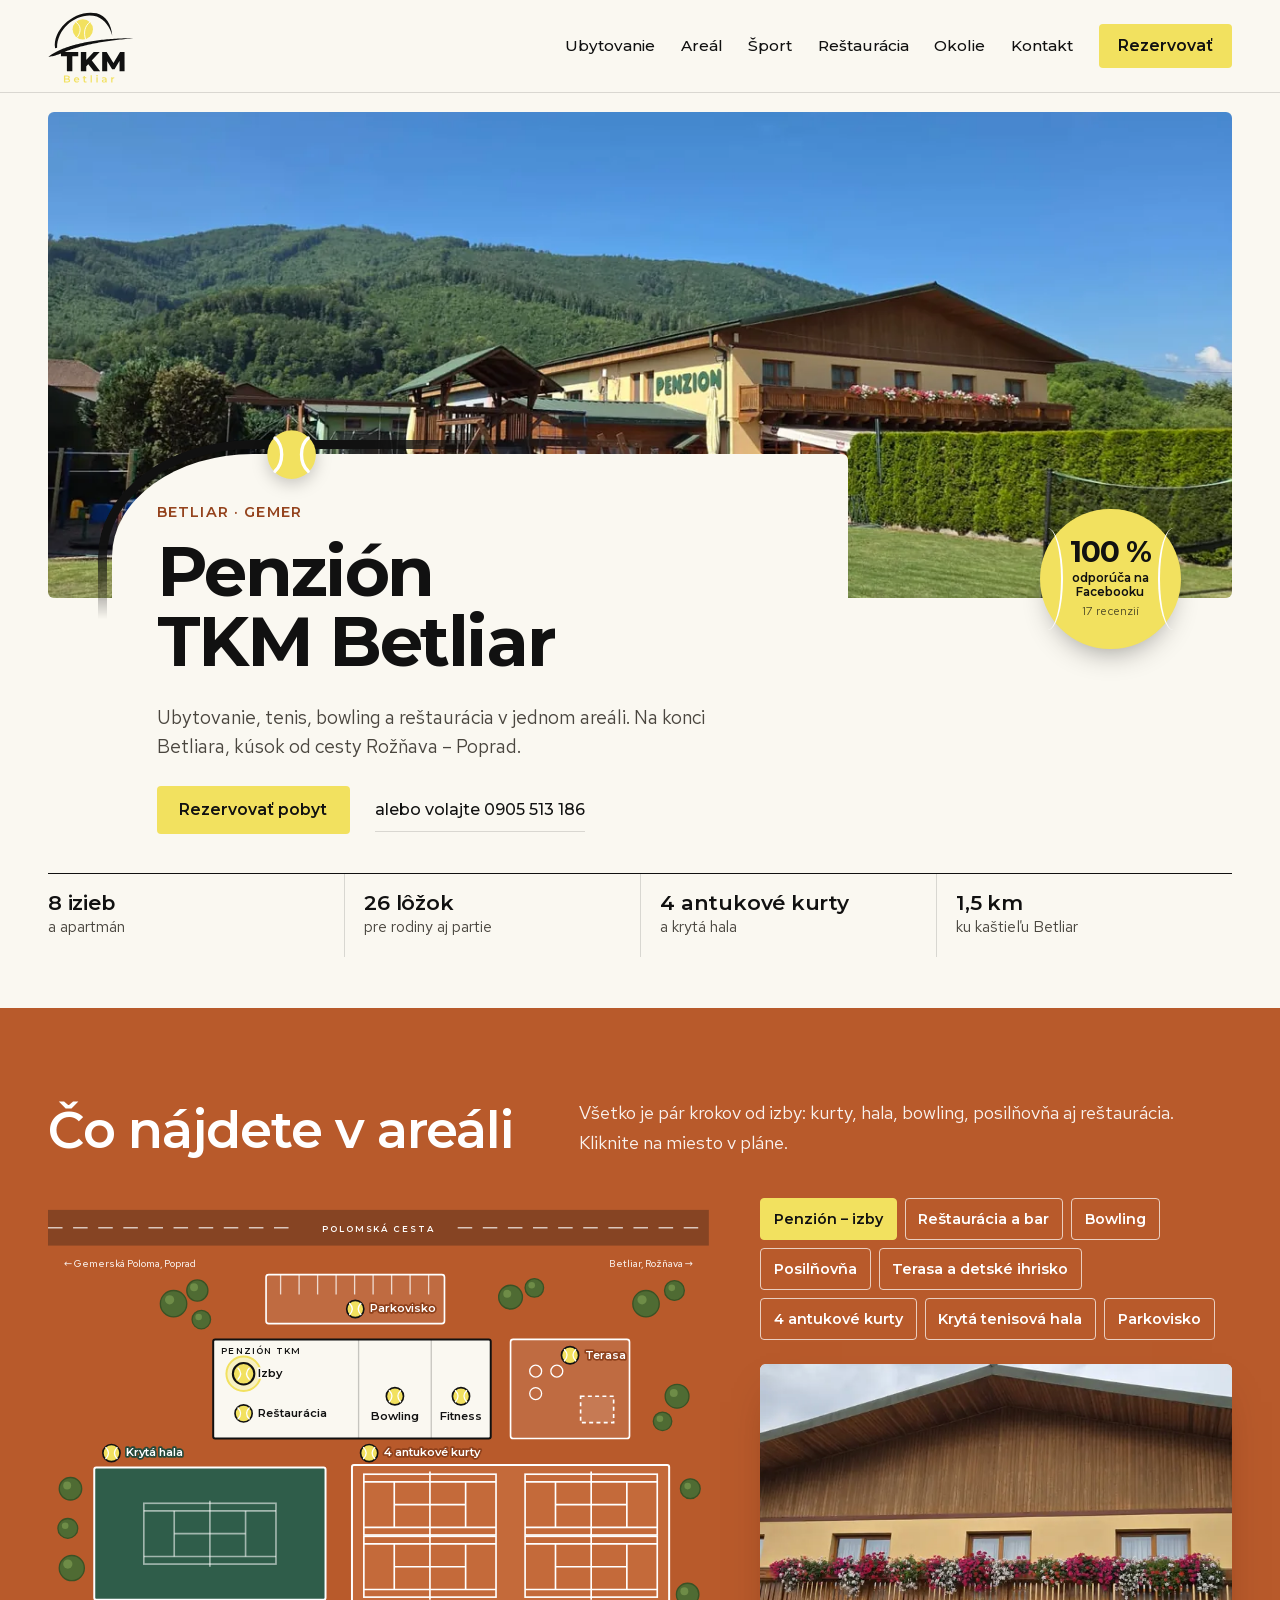
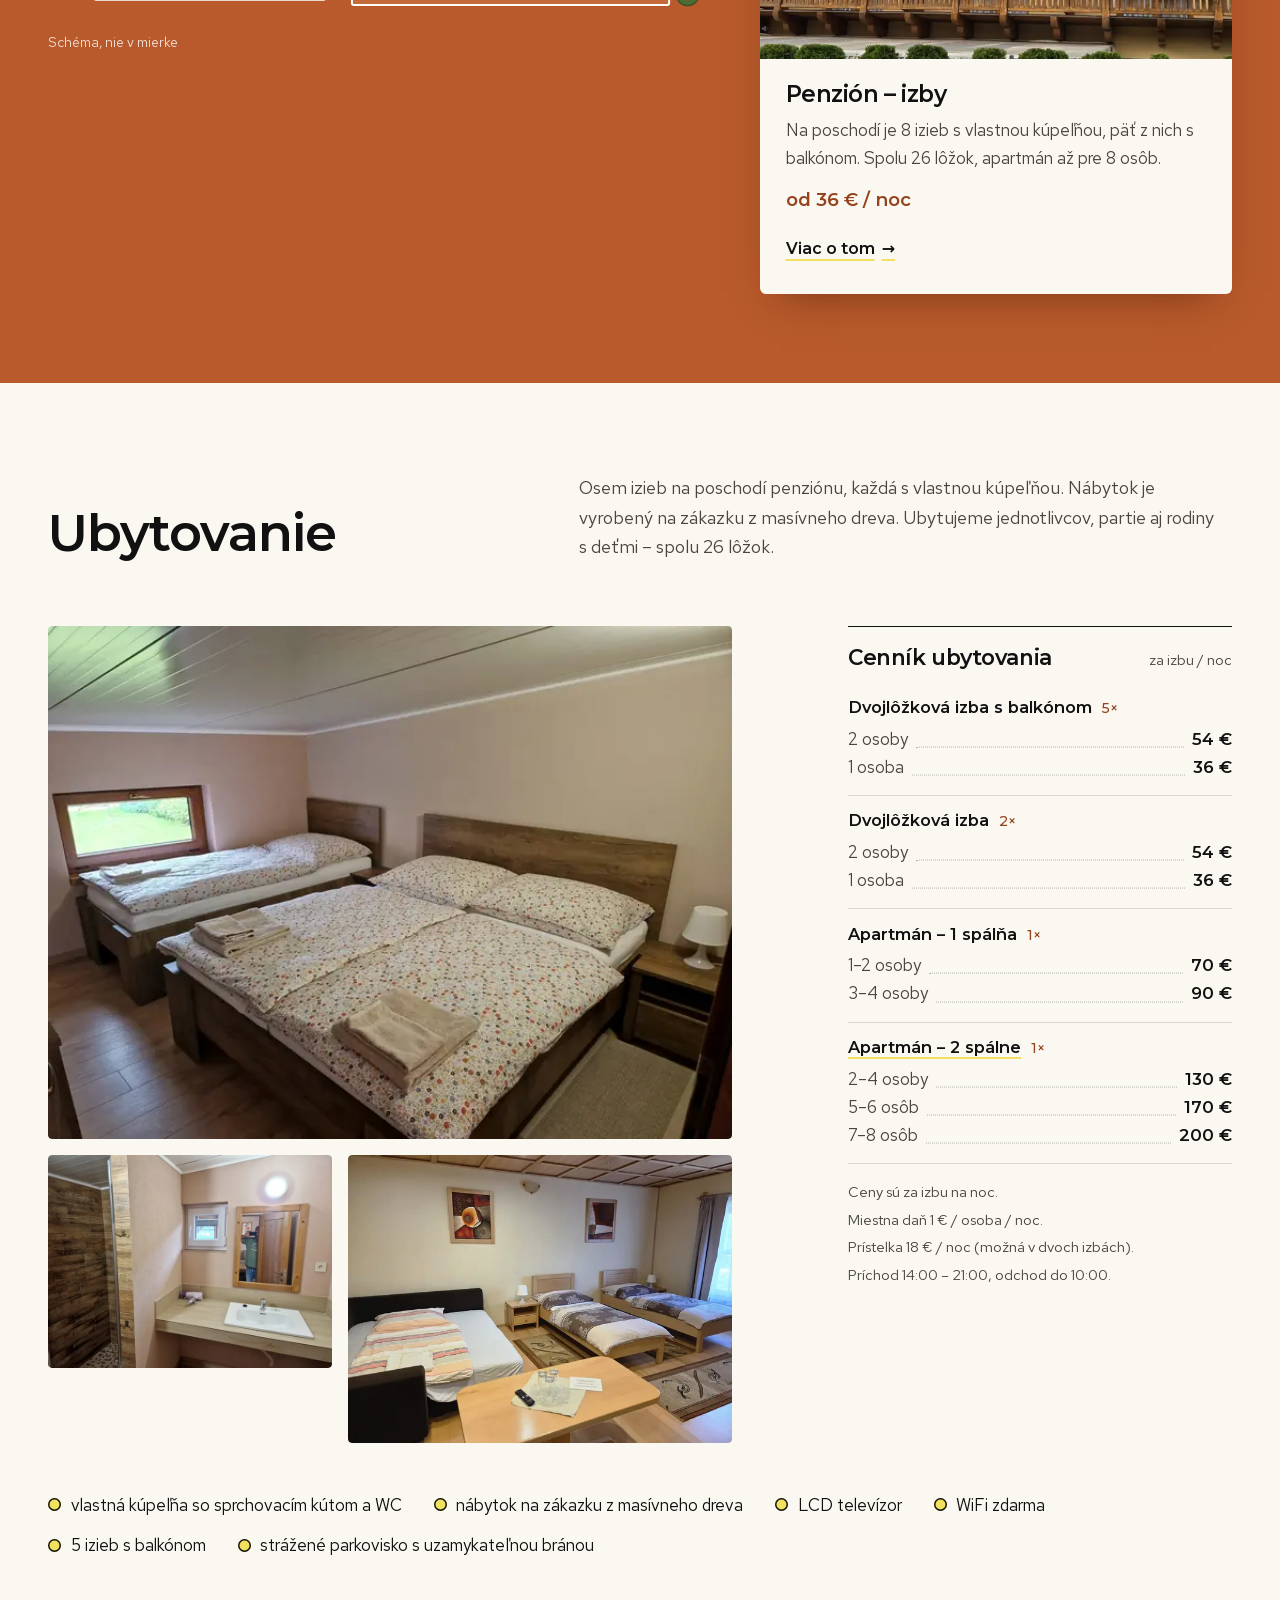
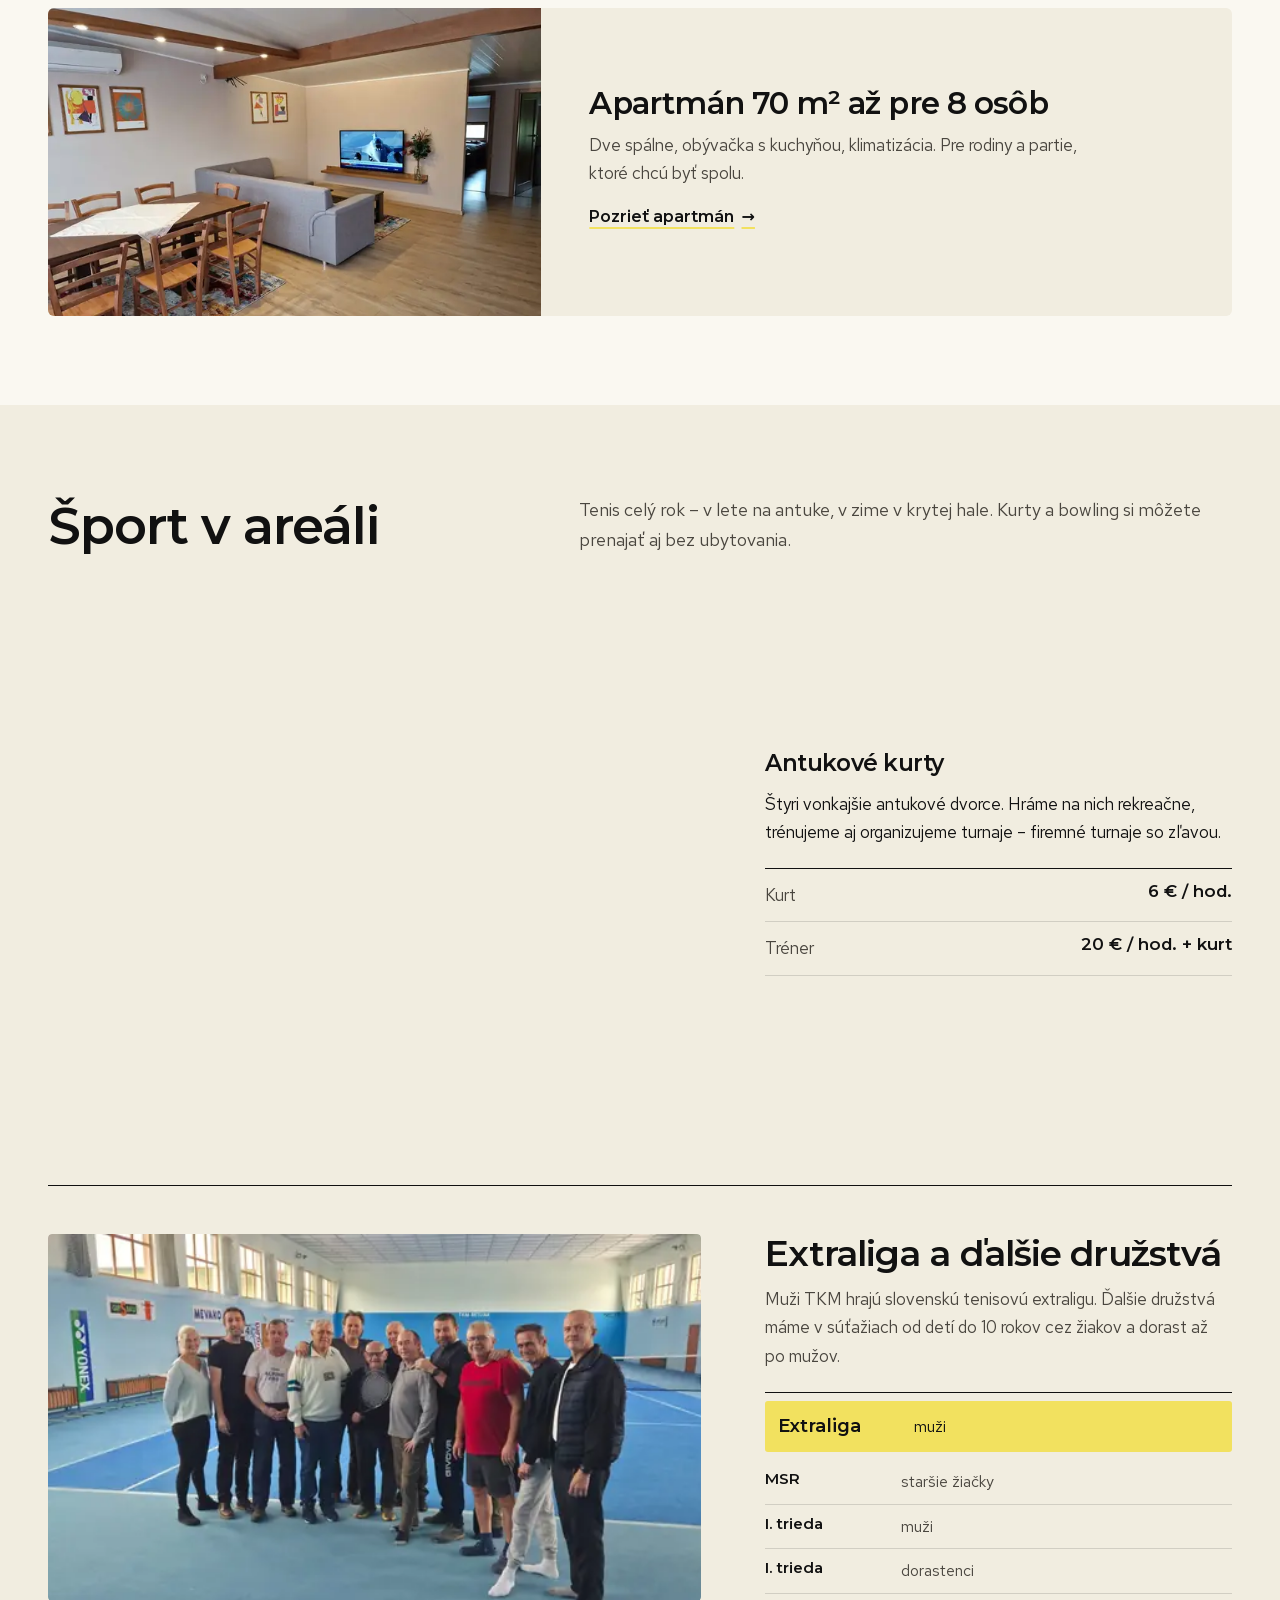
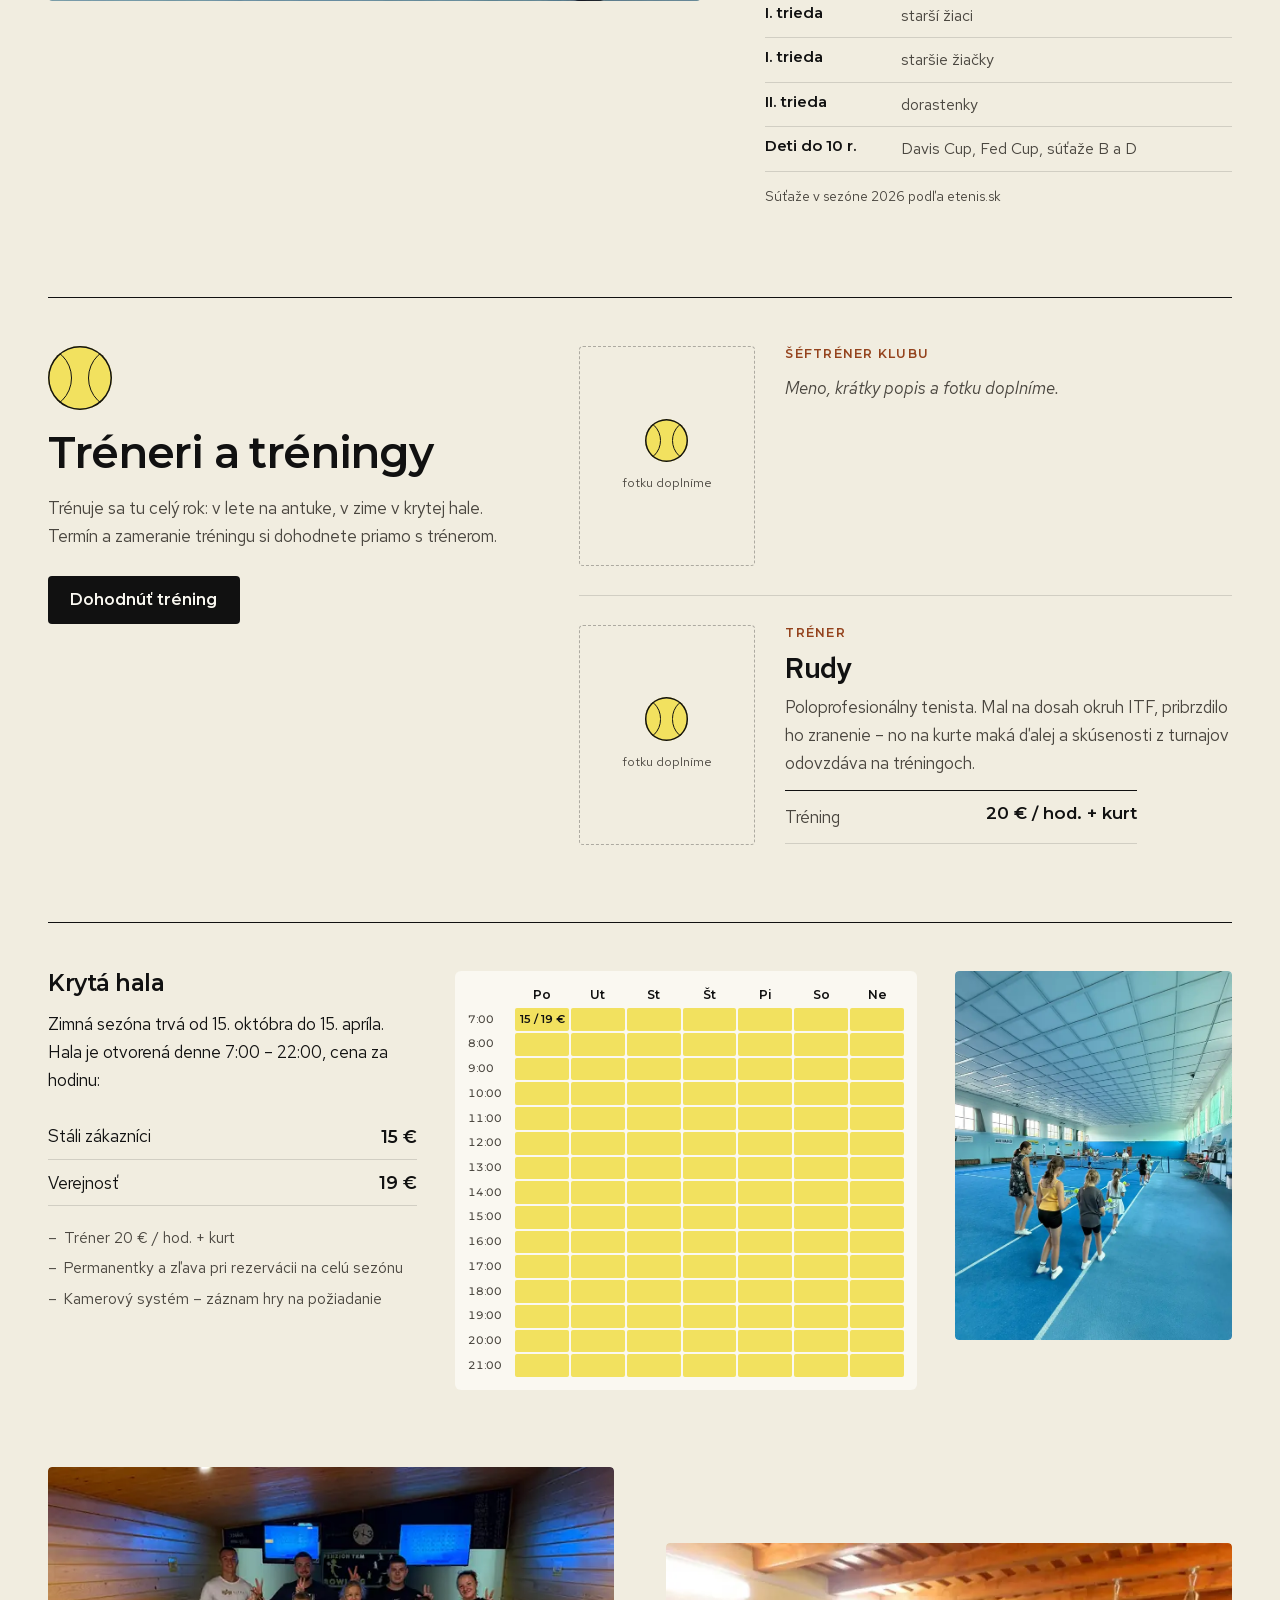
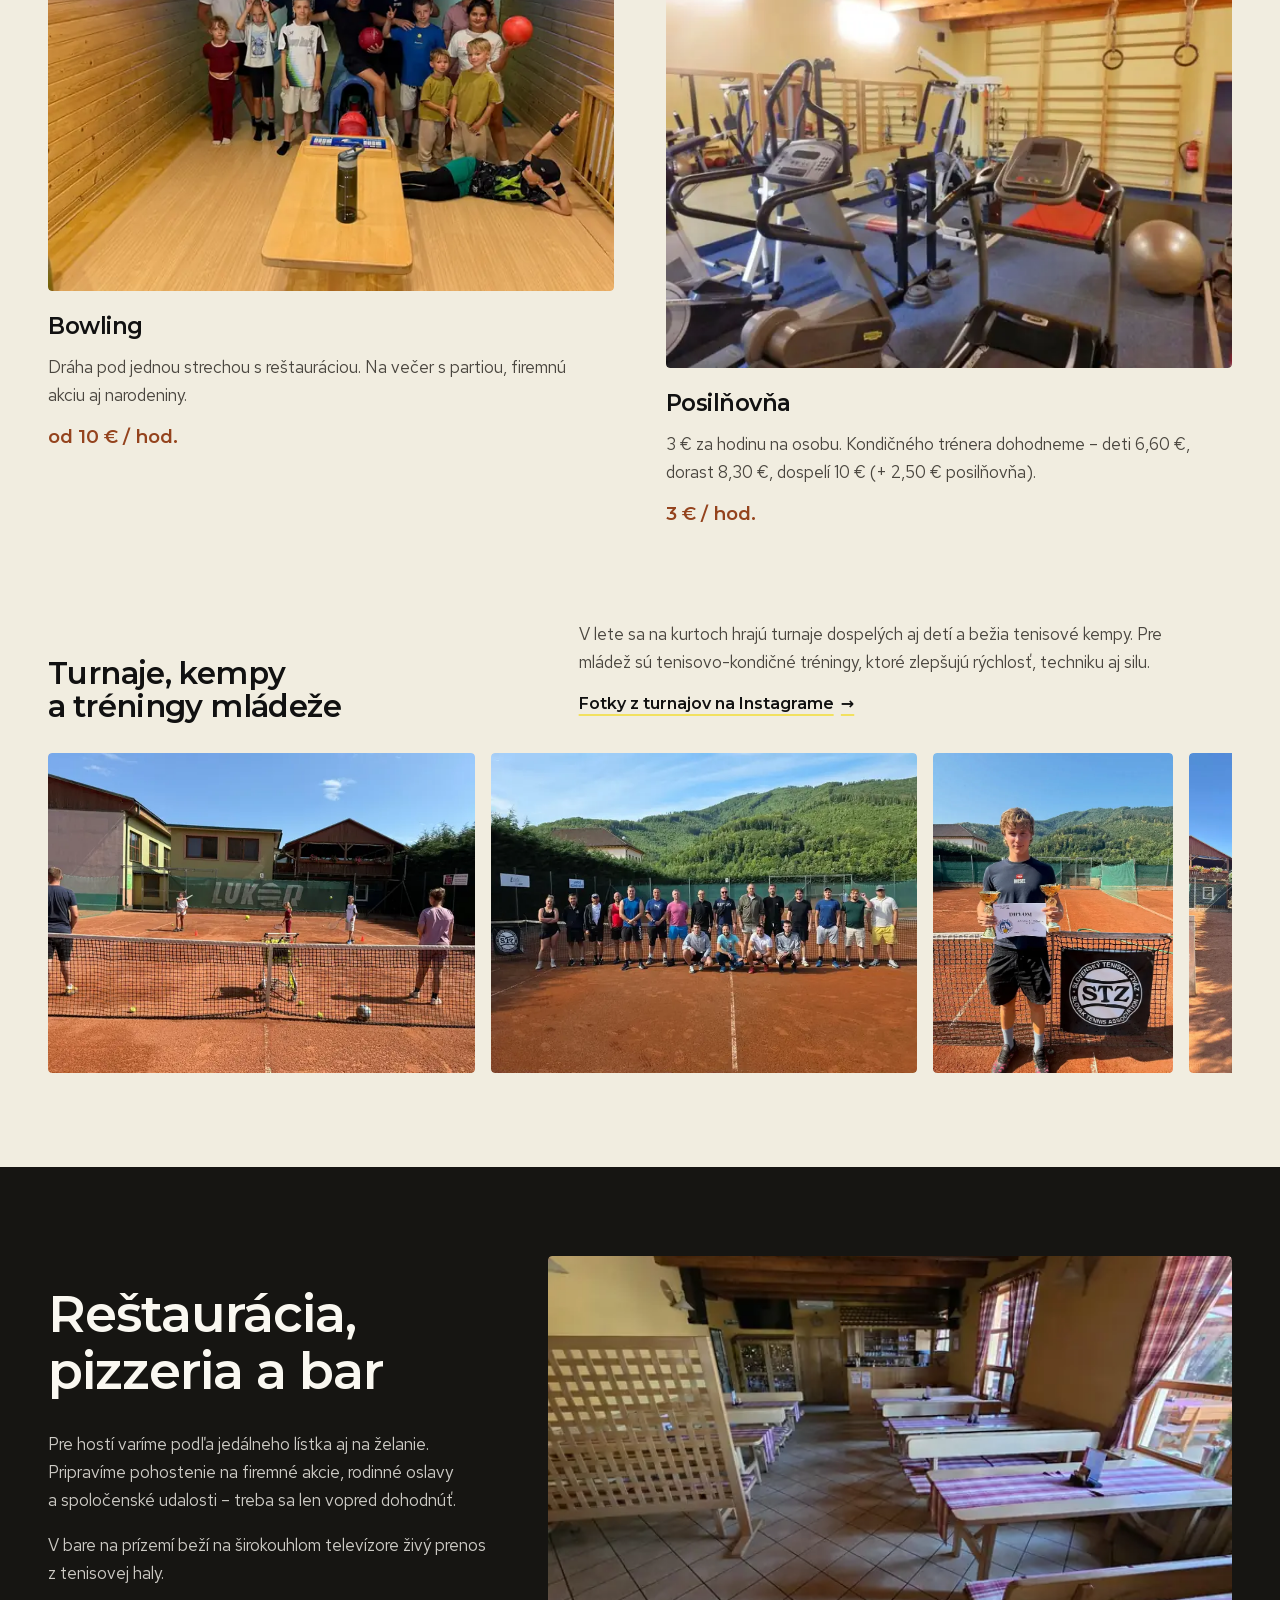
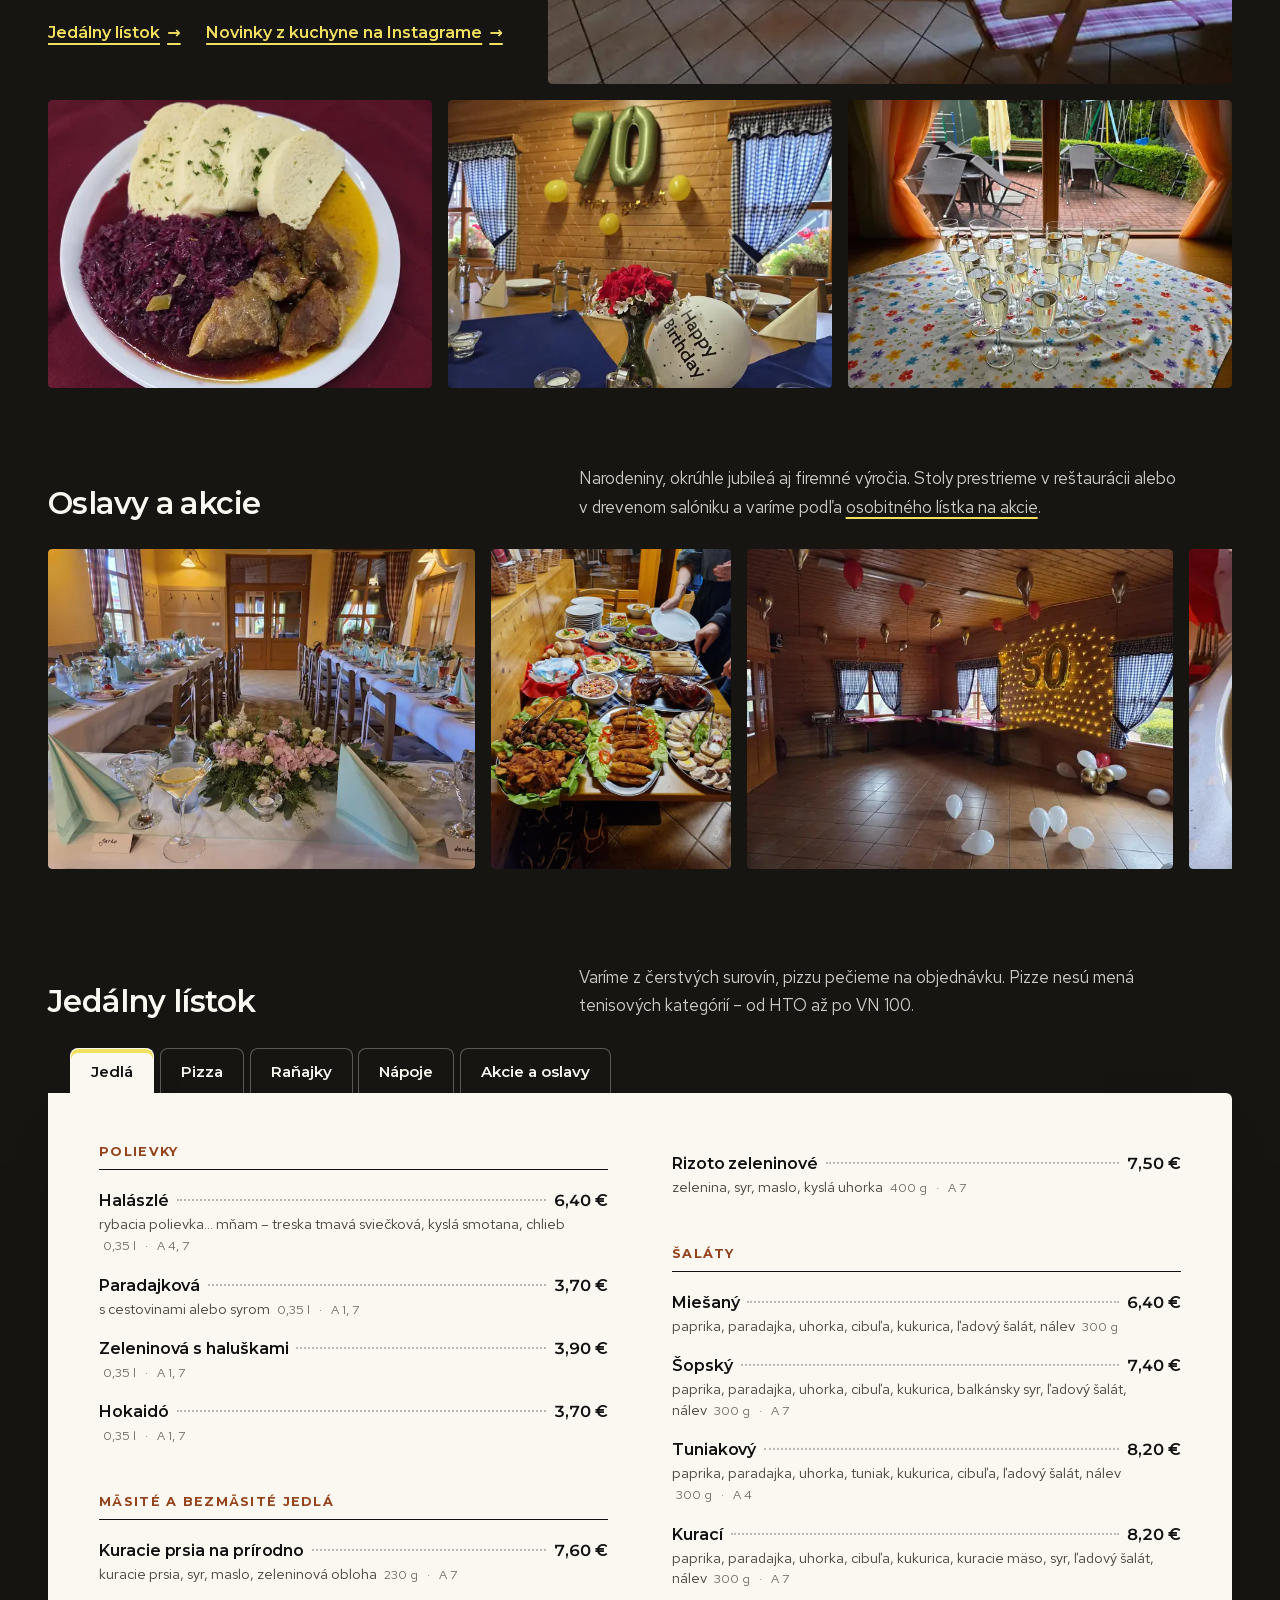
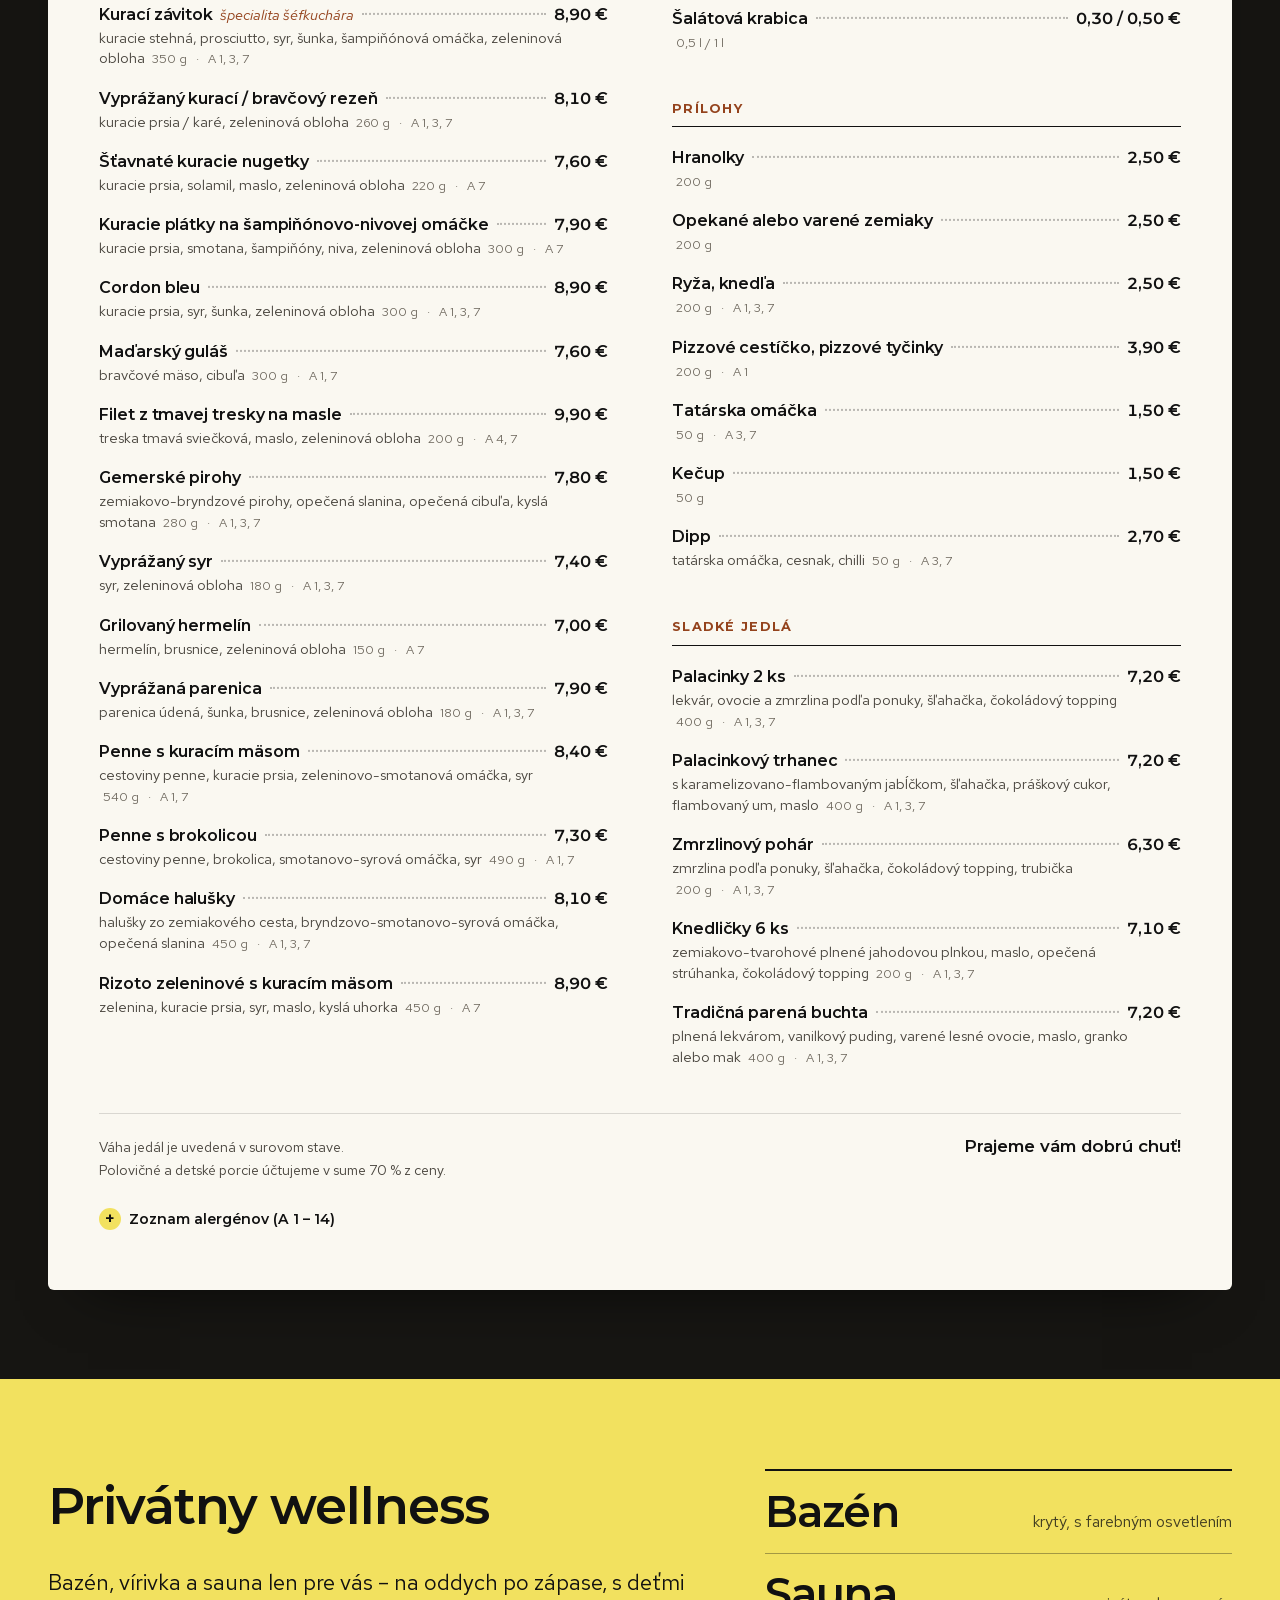
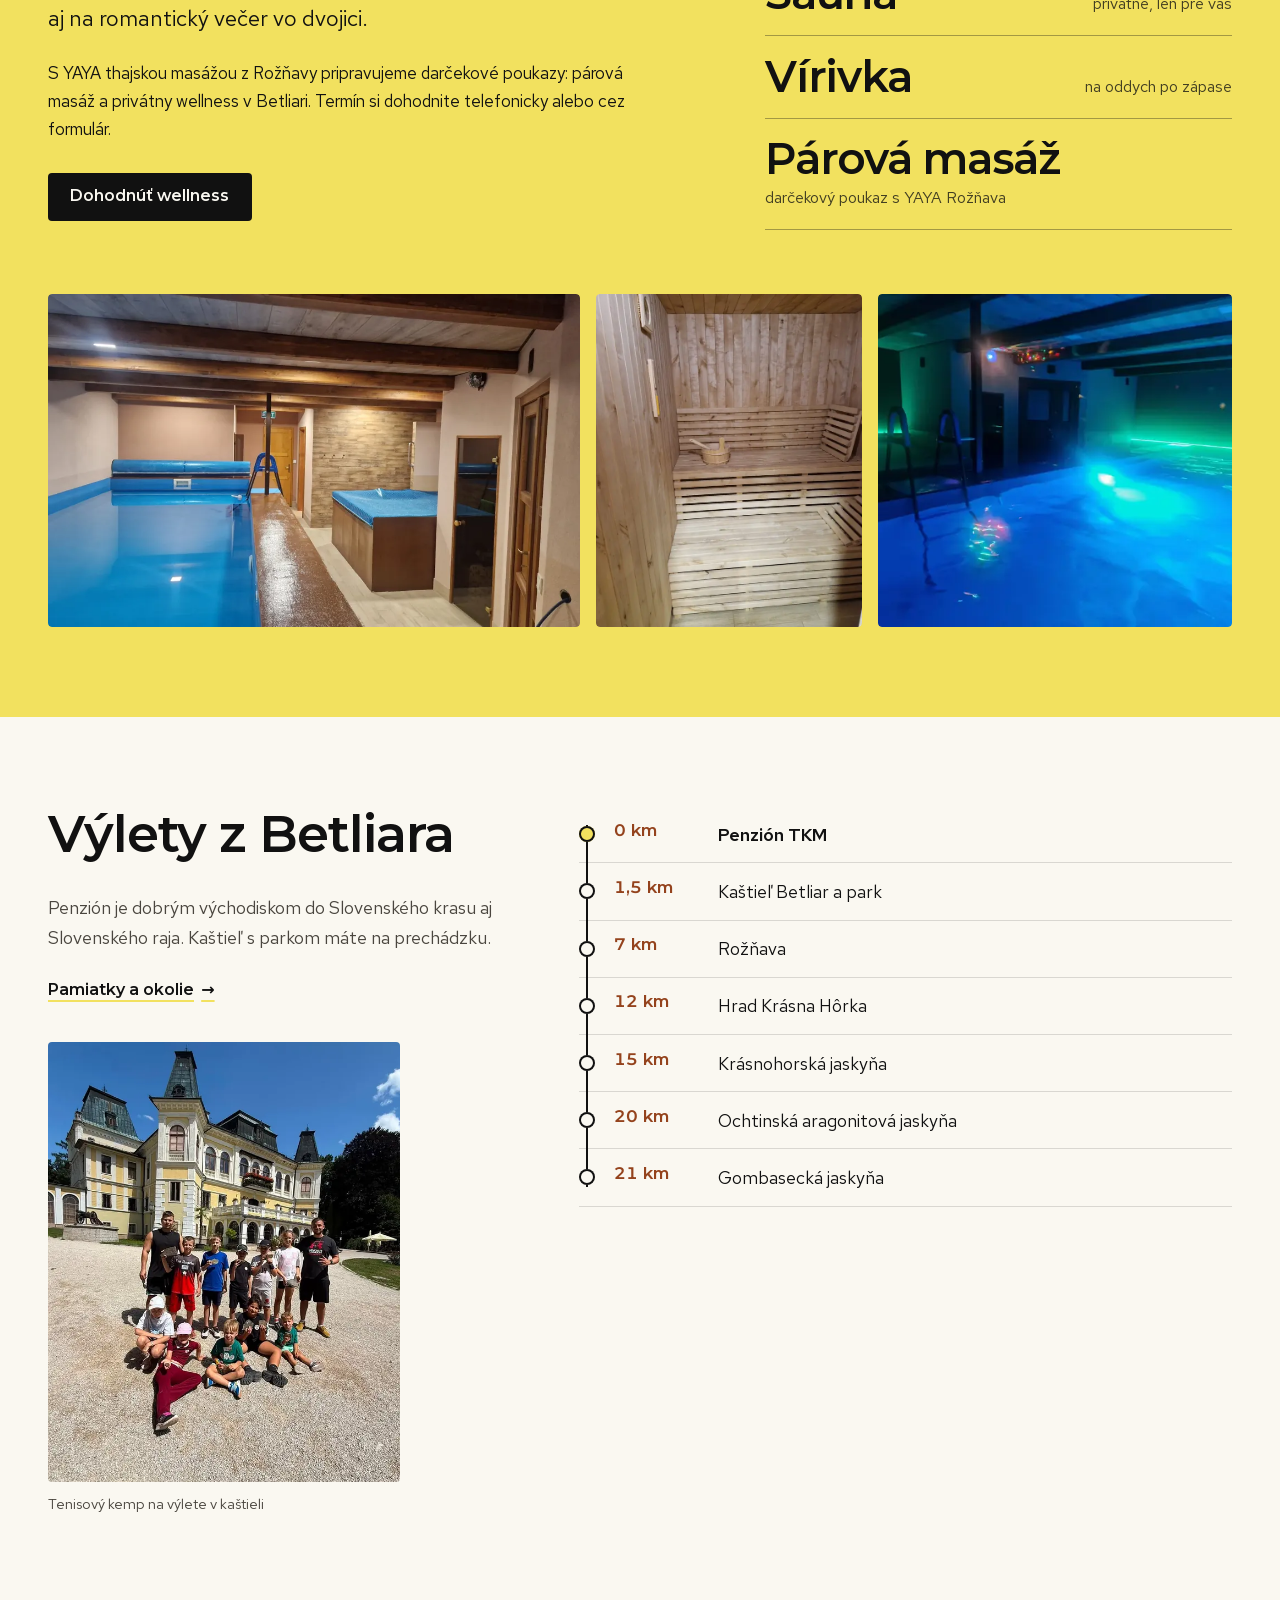
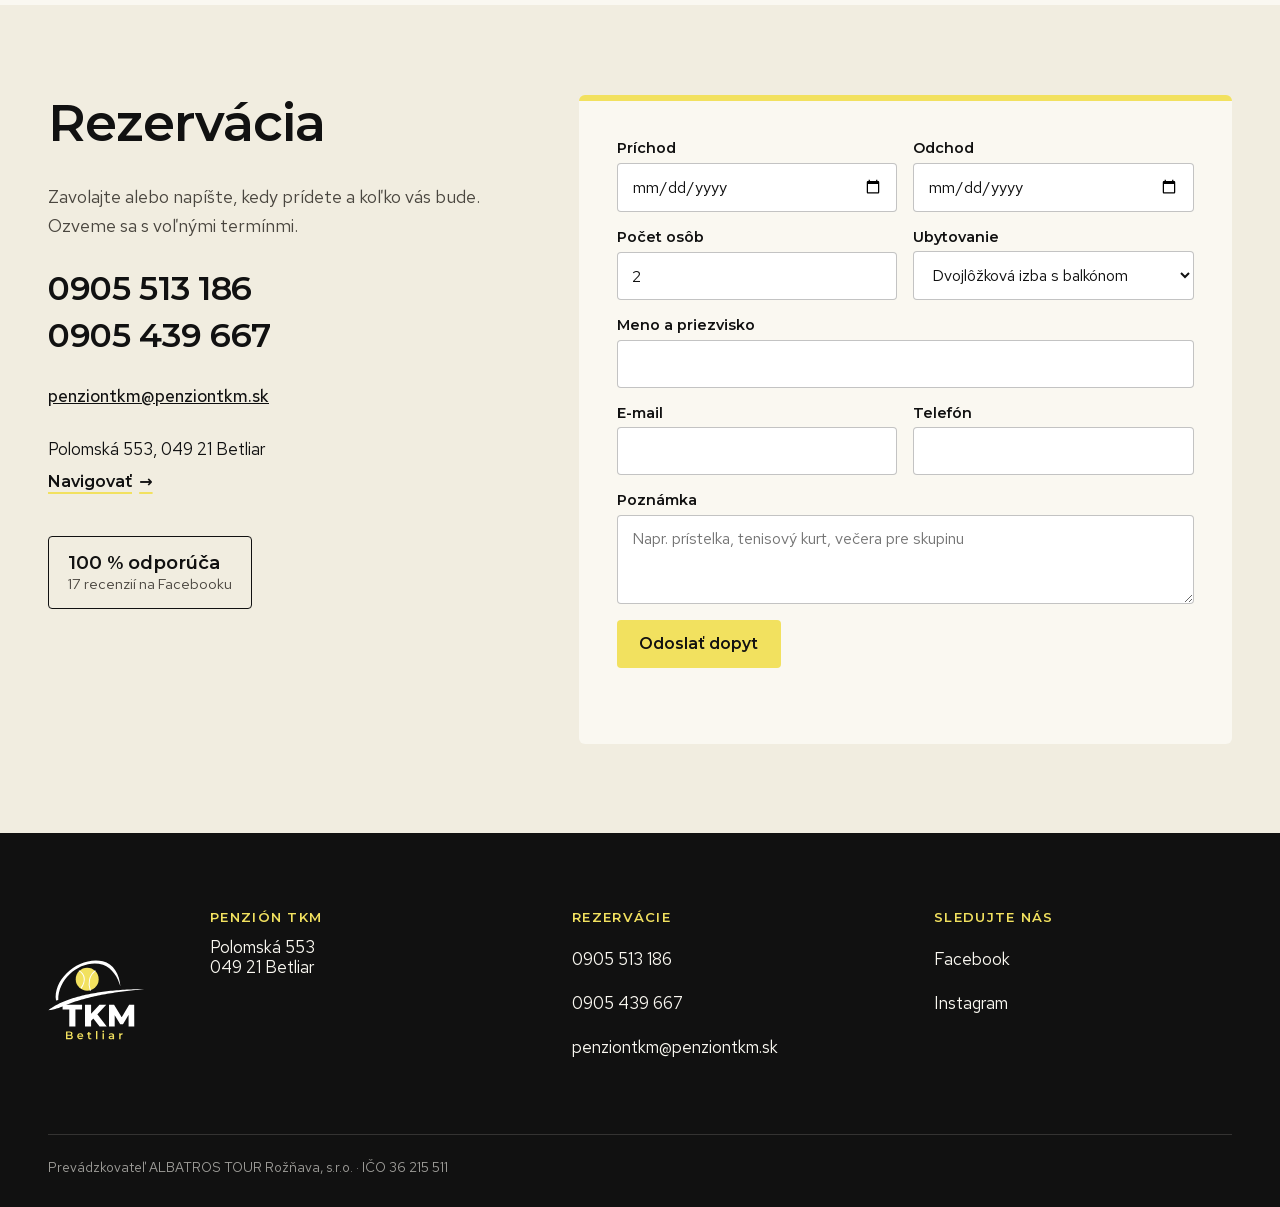
==== commit 29f60c21: "build 2026-11-13 18:31" ====
--- a/index.html
+++ b/index.html
@@ -5,32 +5,32 @@
 <meta name="viewport" content="width=device-width, initial-scale=1">
 <title>Penzión TKM Betliar – ubytovanie, tenis, bowling a reštaurácia</title>
 <meta name="description" content="Penzión TKM v Betliari: 8 izieb a apartmán, 4 antukové kurty a krytá tenisová hala, bowling, fitness, wellness a reštaurácia pri ceste Rožňava – Poprad.">
-<meta name="robots" content="noindex, nofollow">
+
 <meta name="theme-color" content="#FAF8F1">
-<link rel="canonical" href="https://webhunter-navrhy.github.io/penziontkm/">
+<link rel="canonical" href="https://penziontkm.sk/">
 <meta property="og:type" content="website">
 <meta property="og:locale" content="sk_SK">
 <meta property="og:title" content="Penzión TKM Betliar – ubytovanie, tenis, bowling a reštaurácia">
 <meta property="og:description" content="Penzión TKM v Betliari: 8 izieb a apartmán, 4 antukové kurty a krytá tenisová hala, bowling, fitness, wellness a reštaurácia pri ceste Rožňava – Poprad.">
-<meta property="og:url" content="https://webhunter-navrhy.github.io/penziontkm/">
-<meta property="og:image" content="https://webhunter-navrhy.github.io/penziontkm/og.jpg">
+<meta property="og:url" content="https://penziontkm.sk/">
+<meta property="og:image" content="https://penziontkm.sk/og.jpg">
 <meta property="og:image:width" content="1200"><meta property="og:image:height" content="630">
 <meta name="twitter:card" content="summary_large_image">
-<link rel="icon" href="/penziontkm/img/logo.svg" type="image/svg+xml">
-<link rel="preload" href="/penziontkm/fonts/montserrat-normal-latin.woff2" as="font" type="font/woff2" crossorigin>
-<link rel="stylesheet" href="/penziontkm/css/style.css?v=be0b0bc9b2">
-
-<script type="application/ld+json">{"@context": "https://schema.org", "@type": "LodgingBusiness", "name": "Penzión TKM Betliar", "url": "https://webhunter-navrhy.github.io/penziontkm/", "description": "Penzión TKM v Betliari: 8 izieb a apartmán, 4 antukové kurty a krytá tenisová hala, bowling, fitness, wellness a reštaurácia pri ceste Rožňava – Poprad.", "telephone": "+421 905 513 186", "email": "penziontkm@penziontkm.sk", "address": {"@type": "PostalAddress", "streetAddress": "Polomská 553", "postalCode": "049 21", "addressLocality": "Betliar", "addressCountry": "SK"}, "sameAs": ["https://www.facebook.com/PenzionTKM/", "https://www.instagram.com/penzion_tkm/", "https://www.penziontkm.sk/"], "priceRange": "34–190 € / noc", "taxID": "36215511", "logo": "https://webhunter-navrhy.github.io/penziontkm/img/logo.svg", "image": "https://webhunter-navrhy.github.io/penziontkm/og.jpg"}</script>
+<link rel="icon" href="/img/logo.svg" type="image/svg+xml">
+<link rel="preload" href="/fonts/montserrat-normal-latin.woff2" as="font" type="font/woff2" crossorigin>
+<link rel="stylesheet" href="/css/style.css?v=5e0f35a427">
+
+<script type="application/ld+json">{"@context": "https://schema.org", "@type": "LodgingBusiness", "name": "Penzión TKM Betliar", "url": "https://penziontkm.sk/", "description": "Penzión TKM v Betliari: 8 izieb a apartmán, 4 antukové kurty a krytá tenisová hala, bowling, fitness, wellness a reštaurácia pri ceste Rožňava – Poprad.", "telephone": "+421 905 513 186", "email": "penziontkm@penziontkm.sk", "address": {"@type": "PostalAddress", "streetAddress": "Polomská 553", "postalCode": "049 21", "addressLocality": "Betliar", "addressCountry": "SK"}, "sameAs": ["https://www.facebook.com/PenzionTKM/", "https://www.instagram.com/penzion_tkm/"], "priceRange": "36–200 € / noc", "taxID": "36215511", "logo": "https://penziontkm.sk/img/logo.svg", "image": "https://penziontkm.sk/og.jpg"}</script>
 </head>
 <body>
 <a class="skip" href="#obsah">Preskočiť na obsah</a>
 <header class="hlavicka">
   <div class="hlavicka-in">
-    <a href="/penziontkm/" class="logo"><img src="/penziontkm/img/logo.svg" alt="Penzión TKM Betliar" width="62" height="56"></a>
+    <a href="/" class="logo"><img src="/img/logo.svg" alt="Penzión TKM Betliar" width="62" height="56"></a>
     <button class="burger" type="button" aria-expanded="false" aria-controls="menu"><span></span><span></span><span class="sr">Menu</span></button>
     <nav id="menu" aria-label="Hlavné">
-      <a href="/penziontkm/#ubytovanie">Ubytovanie</a><a href="/penziontkm/#areal">Areál</a><a href="/penziontkm/#sport">Šport</a><a href="/penziontkm/#restauracia">Reštaurácia</a><a href="/penziontkm/okolie/">Okolie</a><a href="/penziontkm/#kontakt">Kontakt</a>
-      <a class="tlacidlo tlacidlo-zlte" href="/penziontkm/#kontakt">Rezervovať</a>
+      <a href="/#ubytovanie">Ubytovanie</a><a href="/#areal">Areál</a><a href="/#sport">Šport</a><a href="/#restauracia">Reštaurácia</a><a href="/okolie/">Okolie</a><a href="/#kontakt">Kontakt</a>
+      <a class="tlacidlo tlacidlo-zlte" href="/#kontakt">Rezervovať</a>
     </nav>
   </div>
 </header>
@@ -38,7 +38,7 @@
 
 <section class="hero">
   <figure class="hero-foto">
-    <img src="/penziontkm/img/penzion-1440.webp" srcset="/penziontkm/img/penzion-640.webp 640w, /penziontkm/img/penzion-1280.webp 1280w, /penziontkm/img/penzion-1440.webp 1440w" sizes="(min-width: 96rem) 96rem, 100vw" width="1440" height="1080" alt="Penzión TKM Betliar s kvetmi na balkónoch a kopcami v pozadí" loading="eager" fetchpriority="high" decoding="async">
+    <img src="/img/2026-areal-1600.webp" srcset="/img/2026-areal-640.webp 640w, /img/2026-areal-960.webp 960w, /img/2026-areal-1280.webp 1280w, /img/2026-areal-1600.webp 1600w" sizes="(min-width: 96rem) 96rem, 100vw" width="1600" height="1200" alt="Penzión TKM s detským ihriskom a trávnikom pod zalesnenými kopcami nad Betliarom" loading="eager" fetchpriority="high" decoding="async">
     <a class="hero-odznak" href="https://www.facebook.com/PenzionTKM/reviews" rel="noopener"><strong>100&nbsp;%</strong><span>odporúča na Facebooku</span><small>17 recenzií</small></a>
   </figure>
   <div class="hero-text">
@@ -173,16 +173,16 @@
     <div class="plan-panely">
       
       <article class="bod-panel" id="bod-izby" role="tabpanel" aria-labelledby="volba-izby">
-        <div class="bod-foto"><img src="/penziontkm/img/penzion-kvety-800.webp" srcset="/penziontkm/img/penzion-kvety-640.webp 640w, /penziontkm/img/penzion-kvety-800.webp 800w" sizes="(min-width: 64rem) 30rem, 92vw" width="800" height="450" alt="Budova penziónu TKM s kvetmi na balkónoch" loading="lazy" decoding="async"></div>
+        <div class="bod-foto"><img src="/img/2026-penzion-kvety-1920.webp" srcset="/img/2026-penzion-kvety-640.webp 640w, /img/2026-penzion-kvety-960.webp 960w, /img/2026-penzion-kvety-1280.webp 1280w, /img/2026-penzion-kvety-1920.webp 1920w" sizes="(min-width: 64rem) 30rem, 92vw" width="1920" height="1440" alt="Budova penziónu TKM s muškátmi na drevenom balkóne" loading="lazy" decoding="async"></div>
         <div class="bod-telo">
           <h3>Penzión – izby</h3>
           <p>Na poschodí je 8 izieb s vlastnou kúpeľňou, päť z nich s balkónom. Spolu 26 lôžok, apartmán až pre 8 osôb.</p>
-          <p class="bod-cena">od 34 € / noc</p>
+          <p class="bod-cena">od 36 € / noc</p>
           <a class="odkaz" href="#ubytovanie">Viac o&nbsp;tom</a>
         </div>
       </article>
       <article class="bod-panel" id="bod-restauracia" role="tabpanel" aria-labelledby="volba-restauracia" hidden>
-        <div class="bod-foto"><img src="/penziontkm/img/restauracia-800.webp" srcset="/penziontkm/img/restauracia-640.webp 640w, /penziontkm/img/restauracia-800.webp 800w" sizes="(min-width: 64rem) 30rem, 92vw" width="800" height="450" alt="Drevená reštaurácia penziónu TKM" loading="lazy" decoding="async"></div>
+        <div class="bod-foto"><img src="/img/2026-restauracia-1600.webp" srcset="/img/2026-restauracia-640.webp 640w, /img/2026-restauracia-960.webp 960w, /img/2026-restauracia-1280.webp 1280w, /img/2026-restauracia-1600.webp 1600w" sizes="(min-width: 64rem) 30rem, 92vw" width="1600" height="1200" alt="Sála reštaurácie penziónu TKM prestretá na oslavu" loading="lazy" decoding="async"></div>
         <div class="bod-telo">
           <h3>Reštaurácia a bar</h3>
           <p>Pizzeria a reštaurácia na prízemí. V bare beží na širokouhlom televízore živý prenos z tenisovej haly.</p>
@@ -191,7 +191,7 @@
         </div>
       </article>
       <article class="bod-panel" id="bod-bowling" role="tabpanel" aria-labelledby="volba-bowling" hidden>
-        <div class="bod-foto"><img src="/penziontkm/img/bowling-800.webp" srcset="/penziontkm/img/bowling-640.webp 640w, /penziontkm/img/bowling-800.webp 800w" sizes="(min-width: 64rem) 30rem, 92vw" width="800" height="600" alt="Bowlingová dráha v penzióne TKM" loading="lazy" decoding="async"></div>
+        <div class="bod-foto"><img src="/img/2026-bowling-1920.webp" srcset="/img/2026-bowling-640.webp 640w, /img/2026-bowling-960.webp 960w, /img/2026-bowling-1280.webp 1280w, /img/2026-bowling-1920.webp 1920w" sizes="(min-width: 64rem) 30rem, 92vw" width="1920" height="1440" alt="Bowlingová dráha v penzióne TKM s deťmi a trénermi" loading="lazy" decoding="async"></div>
         <div class="bod-telo">
           <h3>Bowling</h3>
           <p>Bowlingová dráha pod jednou strechou s reštauráciou – na večer s partiou aj na oslavu.</p>
@@ -200,7 +200,7 @@
         </div>
       </article>
       <article class="bod-panel" id="bod-fitness" role="tabpanel" aria-labelledby="volba-fitness" hidden>
-        <div class="bod-foto"><img src="/penziontkm/img/fitness-800.webp" srcset="/penziontkm/img/fitness-640.webp 640w, /penziontkm/img/fitness-800.webp 800w" sizes="(min-width: 64rem) 30rem, 92vw" width="800" height="600" alt="Posilňovňa s bežeckým pásom a strojmi" loading="lazy" decoding="async"></div>
+        <div class="bod-foto"><img src="/img/fitness-800.webp" srcset="/img/fitness-640.webp 640w, /img/fitness-800.webp 800w" sizes="(min-width: 64rem) 30rem, 92vw" width="800" height="600" alt="Posilňovňa s bežeckým pásom a strojmi" loading="lazy" decoding="async"></div>
         <div class="bod-telo">
           <h3>Posilňovňa</h3>
           <p>Stroje, bežecký pás a rebriny. Kondičného trénera vám dohodneme.</p>
@@ -209,7 +209,7 @@
         </div>
       </article>
       <article class="bod-panel" id="bod-terasa" role="tabpanel" aria-labelledby="volba-terasa" hidden>
-        <div class="bod-foto"><img src="/penziontkm/img/ihrisko-1620.webp" srcset="/penziontkm/img/ihrisko-640.webp 640w, /penziontkm/img/ihrisko-1280.webp 1280w, /penziontkm/img/ihrisko-1620.webp 1620w" sizes="(min-width: 64rem) 30rem, 92vw" width="1620" height="1080" alt="Drevené detské ihrisko pri penzióne" loading="lazy" decoding="async"></div>
+        <div class="bod-foto"><img src="/img/2026-ihrisko-1600.webp" srcset="/img/2026-ihrisko-640.webp 640w, /img/2026-ihrisko-960.webp 960w, /img/2026-ihrisko-1280.webp 1280w, /img/2026-ihrisko-1600.webp 1600w" sizes="(min-width: 64rem) 30rem, 92vw" width="1600" height="1200" alt="Drevené detské ihrisko a terasa pred penziónom TKM" loading="lazy" decoding="async"></div>
         <div class="bod-telo">
           <h3>Terasa a detské ihrisko</h3>
           <p>Letná terasa so záhradou, drevené ihrisko s trampolínou a stolný tenis. Deti sa hrajú na dohľad od stola.</p>
@@ -218,7 +218,7 @@
         </div>
       </article>
       <article class="bod-panel" id="bod-kurty" role="tabpanel" aria-labelledby="volba-kurty" hidden>
-        <div class="bod-foto"><img src="/penziontkm/img/kurty-1440.webp" srcset="/penziontkm/img/kurty-640.webp 640w, /penziontkm/img/kurty-1280.webp 1280w, /penziontkm/img/kurty-1440.webp 1440w" sizes="(min-width: 64rem) 30rem, 92vw" width="1440" height="1080" alt="Antukové tenisové kurty s horami v pozadí" loading="lazy" decoding="async"></div>
+        <div class="bod-foto"><img src="/img/2026-kurty-1920.webp" srcset="/img/2026-kurty-640.webp 640w, /img/2026-kurty-960.webp 960w, /img/2026-kurty-1280.webp 1280w, /img/2026-kurty-1920.webp 1920w" sizes="(min-width: 64rem) 30rem, 92vw" width="1920" height="1440" alt="Antukové tenisové kurty s horami v pozadí" loading="lazy" decoding="async"></div>
         <div class="bod-telo">
           <h3>4 antukové kurty</h3>
           <p>Štyri vonkajšie antukové dvorce s výhľadom na kopce nad Betliarom. Tréner, firemné a letné turnaje.</p>
@@ -227,16 +227,16 @@
         </div>
       </article>
       <article class="bod-panel" id="bod-hala" role="tabpanel" aria-labelledby="volba-hala" hidden>
-        <div class="bod-foto"><img src="/penziontkm/img/hala-1920.webp" srcset="/penziontkm/img/hala-640.webp 640w, /penziontkm/img/hala-1280.webp 1280w, /penziontkm/img/hala-1920.webp 1920w" sizes="(min-width: 64rem) 30rem, 92vw" width="1920" height="1080" alt="Krytá tenisová hala TKM Betliar" loading="lazy" decoding="async"></div>
+        <div class="bod-foto"><img src="/img/2026-hala-1600.webp" srcset="/img/2026-hala-640.webp 640w, /img/2026-hala-960.webp 960w, /img/2026-hala-1280.webp 1280w, /img/2026-hala-1600.webp 1600w" sizes="(min-width: 64rem) 30rem, 92vw" width="1600" height="1200" alt="Deti na rozcvičke v krytej tenisovej hale TKM" loading="lazy" decoding="async"></div>
         <div class="bod-telo">
           <h3>Krytá tenisová hala</h3>
           <p>Jeden krytý kurt na zimnú sezónu od 15. 10. do 15. 4. Kamerový systém, záznam hry na požiadanie.</p>
-          <p class="bod-cena">9 – 15 € / hod.</p>
+          <p class="bod-cena">15 / 19 € / hod.</p>
           <a class="odkaz" href="#hala">Viac o&nbsp;tom</a>
         </div>
       </article>
       <article class="bod-panel" id="bod-parkovisko" role="tabpanel" aria-labelledby="volba-parkovisko" hidden>
-        <div class="bod-foto"><img src="/penziontkm/img/parkovisko-800.webp" srcset="/penziontkm/img/parkovisko-640.webp 640w, /penziontkm/img/parkovisko-800.webp 800w" sizes="(min-width: 64rem) 30rem, 92vw" width="800" height="450" alt="Parkovisko a ihrisko pred penziónom" loading="lazy" decoding="async"></div>
+        <div class="bod-foto"><img src="/img/parkovisko-800.webp" srcset="/img/parkovisko-640.webp 640w, /img/parkovisko-800.webp 800w" sizes="(min-width: 64rem) 30rem, 92vw" width="800" height="450" alt="Parkovisko a ihrisko pred penziónom" loading="lazy" decoding="async"></div>
         <div class="bod-telo">
           <h3>Parkovisko</h3>
           <p>Monitorované parkovisko pre 20 – 25 áut s uzamykateľnou bránou, hneď pri hlavnej ceste.</p>
@@ -255,34 +255,34 @@
       <p class="uvod">Osem izieb na poschodí penziónu, každá s&nbsp;vlastnou kúpeľňou. Nábytok je vyrobený na zákazku z&nbsp;masívneho dreva. Ubytujeme jednotlivcov, partie aj rodiny s&nbsp;deťmi – spolu 26 lôžok.</p>
     </header>
     <div class="ubyt-mriezka">
-      <figure class="ubyt-velka"><img src="/penziontkm/img/izba-1920.webp" srcset="/penziontkm/img/izba-640.webp 640w, /penziontkm/img/izba-1280.webp 1280w, /penziontkm/img/izba-1920.webp 1920w" sizes="(min-width: 64rem) 40rem, 92vw" width="1920" height="1440" alt="Dvojlôžková izba s manželskou posteľou a prístelkou, nábytok z masívu" loading="lazy" decoding="async"></figure>
-      <figure class="ubyt-mala"><img src="/penziontkm/img/kupelna-1920.webp" srcset="/penziontkm/img/kupelna-640.webp 640w, /penziontkm/img/kupelna-1280.webp 1280w, /penziontkm/img/kupelna-1920.webp 1920w" sizes="(min-width: 64rem) 19rem, 46vw" width="1920" height="1440" alt="Kúpeľňa s umývadlom a sprchovým kútom v izbe" loading="lazy" decoding="async"></figure>
-      <figure class="ubyt-mala"><img src="/penziontkm/img/izba-2-1920.webp" srcset="/penziontkm/img/izba-2-640.webp 640w, /penziontkm/img/izba-2-1280.webp 1280w, /penziontkm/img/izba-2-1920.webp 1920w" sizes="(min-width: 64rem) 19rem, 46vw" width="1920" height="1440" alt="Izba s dvoma posteľami a oknom do zelene" loading="lazy" decoding="async"></figure>
+      <figure class="ubyt-velka"><img src="/img/izba-1920.webp" srcset="/img/izba-640.webp 640w, /img/izba-960.webp 960w, /img/izba-1280.webp 1280w, /img/izba-1920.webp 1920w" sizes="(min-width: 64rem) 40rem, 92vw" width="1920" height="1440" alt="Dvojlôžková izba s manželskou posteľou a prístelkou, nábytok z masívu" loading="lazy" decoding="async"></figure>
+      <figure class="ubyt-mala"><img src="/img/kupelna-1920.webp" srcset="/img/kupelna-640.webp 640w, /img/kupelna-960.webp 960w, /img/kupelna-1280.webp 1280w, /img/kupelna-1920.webp 1920w" sizes="(min-width: 64rem) 19rem, 46vw" width="1920" height="1440" alt="Kúpeľňa s umývadlom a sprchovým kútom v izbe" loading="lazy" decoding="async"></figure>
+      <figure class="ubyt-mala"><img src="/img/2026-izba-1920.webp" srcset="/img/2026-izba-640.webp 640w, /img/2026-izba-960.webp 960w, /img/2026-izba-1280.webp 1280w, /img/2026-izba-1920.webp 1920w" sizes="(min-width: 64rem) 19rem, 46vw" width="1920" height="1440" alt="Izba s tromi lôžkami, stolíkom a obrazmi na stenách" loading="lazy" decoding="async"></figure>
       <div class="cennik">
         <h3>Cenník ubytovania <span>za izbu / noc</span></h3>
         
         <div class="cennik-polozka">
           <p class="cennik-nazov">Dvojlôžková izba s balkónom <span class="pocet">5×</span></p>
-          <dl><div><dt>2 osoby</dt><dd>50 €</dd></div><div><dt>1 osoba</dt><dd>34 €</dd></div></dl>
+          <dl><div><dt>2 osoby</dt><dd>54 €</dd></div><div><dt>1 osoba</dt><dd>36 €</dd></div></dl>
         </div>
         <div class="cennik-polozka">
           <p class="cennik-nazov">Dvojlôžková izba <span class="pocet">2×</span></p>
-          <dl><div><dt>2 osoby</dt><dd>50 €</dd></div><div><dt>1 osoba</dt><dd>34 €</dd></div></dl>
+          <dl><div><dt>2 osoby</dt><dd>54 €</dd></div><div><dt>1 osoba</dt><dd>36 €</dd></div></dl>
         </div>
         <div class="cennik-polozka">
           <p class="cennik-nazov">Apartmán – 1 spálňa <span class="pocet">1×</span></p>
-          <dl><div><dt>1–2 osoby</dt><dd>65 €</dd></div><div><dt>3–4 osoby</dt><dd>85 €</dd></div></dl>
+          <dl><div><dt>1–2 osoby</dt><dd>70 €</dd></div><div><dt>3–4 osoby</dt><dd>90 €</dd></div></dl>
         </div>
         <div class="cennik-polozka">
-          <p class="cennik-nazov"><a href="/penziontkm/apartman/">Apartmán – 2 spálne</a> <span class="pocet">1×</span></p>
-          <dl><div><dt>1–4 osoby</dt><dd>120 €</dd></div><div><dt>6 osôb</dt><dd>160 €</dd></div><div><dt>8 osôb</dt><dd>190 €</dd></div></dl>
+          <p class="cennik-nazov"><a href="/apartman/">Apartmán – 2 spálne</a> <span class="pocet">1×</span></p>
+          <dl><div><dt>2–4 osoby</dt><dd>130 €</dd></div><div><dt>5–6 osôb</dt><dd>170 €</dd></div><div><dt>7–8 osôb</dt><dd>200 €</dd></div></dl>
         </div>
-        <ul class="cennik-pozn" role="list"><li>Ceny sú za izbu na noc.</li><li>Miestna daň 1 € / osoba / noc.</li><li>Prístelka je možná v dvoch izbách.</li><li>Príchod 14:00 – 21:00, odchod do 10:00.</li></ul>
+        <ul class="cennik-pozn" role="list"><li>Ceny sú za izbu na noc.</li><li>Miestna daň 1 € / osoba / noc.</li><li>Prístelka 18 € / noc (možná v dvoch izbách).</li><li>Príchod 14:00 – 21:00, odchod do 10:00.</li></ul>
       </div>
     </div>
     <ul class="vybava" role="list"><li>vlastná kúpeľňa so sprchovacím kútom a WC</li><li>nábytok na zákazku z masívneho dreva</li><li>LCD televízor</li><li>WiFi zdarma</li><li>5 izieb s balkónom</li><li>strážené parkovisko s uzamykateľnou bránou</li></ul>
-    <a class="apartman-pas" href="/penziontkm/apartman/">
-      <span class="apartman-foto"><img src="/penziontkm/img/apartman-obyvacka-1920.webp" srcset="/penziontkm/img/apartman-obyvacka-640.webp 640w, /penziontkm/img/apartman-obyvacka-1280.webp 1280w, /penziontkm/img/apartman-obyvacka-1920.webp 1920w" sizes="(min-width: 64rem) 26rem, 92vw" width="1920" height="1440" alt="Obývačka apartmánu so sedačkou, televízorom a jedálenským stolom" loading="lazy" decoding="async"></span>
+    <a class="apartman-pas" href="/apartman/">
+      <span class="apartman-foto"><img src="/img/apartman-obyvacka-1920.webp" srcset="/img/apartman-obyvacka-640.webp 640w, /img/apartman-obyvacka-960.webp 960w, /img/apartman-obyvacka-1280.webp 1280w, /img/apartman-obyvacka-1920.webp 1920w" sizes="(min-width: 64rem) 26rem, 92vw" width="1920" height="1440" alt="Obývačka apartmánu so sedačkou, televízorom a jedálenským stolom" loading="lazy" decoding="async"></span>
       <span class="apartman-text"><strong>Apartmán 70&nbsp;m² až pre 8 osôb</strong><span>Dve spálne, obývačka s&nbsp;kuchyňou, klimatizácia. Pre rodiny a&nbsp;partie, ktoré chcú byť spolu.</span><span class="odkaz">Pozrieť apartmán</span></span>
     </a>
   </div>
@@ -296,86 +296,131 @@
     </header>
 
     <div class="tenis">
-      <figure class="tenis-foto"><img src="/penziontkm/img/kurty-1440.webp" srcset="/penziontkm/img/kurty-640.webp 640w, /penziontkm/img/kurty-1280.webp 1280w, /penziontkm/img/kurty-1440.webp 1440w" sizes="(min-width: 64rem) 46rem, 92vw" width="1440" height="1080" alt="Antukový kurt TKM so sieťou a kopcami nad Betliarom" loading="lazy" decoding="async"></figure>
+      <figure class="tenis-foto"><img src="/img/2026-kurty-1920.webp" srcset="/img/2026-kurty-640.webp 640w, /img/2026-kurty-960.webp 960w, /img/2026-kurty-1280.webp 1280w, /img/2026-kurty-1920.webp 1920w" sizes="(min-width: 64rem) 46rem, 92vw" width="1920" height="1440" alt="Antukové kurty TKM s muškátmi v popredí a kopcami nad Betliarom" loading="lazy" decoding="async"></figure>
       <div class="tenis-text">
         <h3>Antukové kurty</h3>
         <p>Štyri vonkajšie antukové dvorce. Hráme na nich rekreačne, trénujeme aj organizujeme turnaje – firemné turnaje so zľavou.</p>
         <dl class="ceny">
           <div><dt>Kurt</dt><dd>6 € / hod.</dd></div>
-          <div><dt>Tréner</dt><dd>15 € / hod. + kurt</dd></div>
+          <div><dt>Tréner</dt><dd>20 € / hod. + kurt</dd></div>
         </dl>
       </div>
     </div>
 
-    <div class="hala" id="hala">
+    <div class="druzstva" id="druzstva">
+      <figure class="druzstva-foto"><img src="/img/2026-druzstvo-1600.webp" srcset="/img/2026-druzstvo-640.webp 640w, /img/2026-druzstvo-960.webp 960w, /img/2026-druzstvo-1280.webp 1280w, /img/2026-druzstvo-1600.webp 1600w" sizes="(min-width: 64rem) 40rem, 92vw" width="1600" height="738" alt="Hráči a priaznivci klubu TKM v krytej tenisovej hale" loading="lazy" decoding="async"></figure>
+      <div class="druzstva-text">
+        <h3>Extraliga a&nbsp;ďalšie družstvá</h3>
+        <p>Muži TKM hrajú slovenskú tenisovú extraligu. Ďalšie družstvá máme v&nbsp;súťažiach od detí do 10 rokov cez žiakov a&nbsp;dorast až po mužov.</p>
+        <ul class="supiska" role="list"><li class="hlavna"><strong>Extraliga</strong><span>muži</span></li><li><strong>MSR</strong><span>staršie žiačky</span></li><li><strong>I. trieda</strong><span>muži</span></li><li><strong>I. trieda</strong><span>dorastenci</span></li><li><strong>I. trieda</strong><span>starší žiaci</span></li><li><strong>I. trieda</strong><span>staršie žiačky</span></li><li><strong>II. trieda</strong><span>dorastenky</span></li><li><strong>Deti do 10 r.</strong><span>Davis Cup, Fed Cup, súťaže B a D</span></li></ul>
+        <p class="supiska-zdroj">Súťaže v&nbsp;sezóne 2026 podľa etenis.sk</p>
+      </div>
+    </div>
+    
+
+    <div class="treningy" id="treningy">
+      <div class="treningy-hlava">
+        <span class="treningy-lopta" aria-hidden="true"></span>
+        <h3>Tréneri a tréningy</h3>
+        <p>Trénuje sa tu celý rok: v lete na antuke, v zime v krytej hale. Termín a zameranie tréningu si dohodnete priamo s trénerom.</p>
+        <a class="tlacidlo tlacidlo-cierne" href="#kontakt">Dohodnúť tréning</a>
+      </div>
+      <ul class="treneri" role="list">
+        
+        <li class="trener">
+          <div class="trener-foto trener-foto-chyba"><span class="treningy-lopta" aria-hidden="true"></span><span>fotku doplníme</span></div>
+          <div class="trener-text">
+            <p class="trener-rola">Šéftréner klubu</p>
+            
+            
+            <p class="trener-doplnit">Meno, krátky popis a fotku doplníme.</p>
+            
+          </div>
+        </li>
+        
+        <li class="trener">
+          <div class="trener-foto trener-foto-chyba"><span class="treningy-lopta" aria-hidden="true"></span><span>fotku doplníme</span></div>
+          <div class="trener-text">
+            <p class="trener-rola">Tréner</p>
+            <h4>Rudy</h4>
+            <p>Poloprofesionálny tenista. Mal na dosah okruh ITF, pribrzdilo ho zranenie – no na kurte maká ďalej a skúsenosti z turnajov odovzdáva na tréningoch.</p>
+            
+            <dl class="ceny"><div><dt>Tréning</dt><dd>20 € / hod. + kurt</dd></div></dl>
+          </div>
+        </li>
+        
+      </ul>
+    </div>
+
+    <div class="hala" id="hala" data-pasma='[{"cena": "15 / 19", "dni": [0, 1, 2, 3, 4, 5, 6], "do": 22, "od": 7, "popis": "Po \u2013 Ne, 7:00 \u2013 22:00", "trieda": "vecer"}]' data-od="7" data-do="22">
       <div class="hala-text">
         <h3>Krytá hala</h3>
-        <p>Zimná sezóna trvá od 15. októbra do 15. apríla. Cena za hodinu podľa dňa a&nbsp;času:</p>
-        <ul class="hala-legenda" role="list"><li class="rano"><span>Po – Pi, 7:00 – 12:00</span><strong>12 €</strong></li><li class="vecer"><span>Po – Pi, 12:00 – 22:00</span><strong>15 €</strong></li><li class="vikend"><span>So – Ne, 7:00 – 22:00</span><strong>9 €</strong></li></ul>
-        <ul class="hala-doplnky" role="list"><li>Tréner 15 € / hod.</li><li>Permanentky a zľava pri rezervácii na celú sezónu</li><li>Kamerový systém – záznam hry na požiadanie</li></ul>
+        <p>Zimná sezóna trvá od 15. októbra do 15. apríla. Hala je otvorená denne 7:00 – 22:00, cena za hodinu:</p>
+        <ul class="hala-legenda" role="list"><li class="cena"><span>Stáli zákazníci</span><strong>15 €</strong></li><li class="cena"><span>Verejnosť</span><strong>19 €</strong></li></ul>
+        <ul class="hala-doplnky" role="list"><li>Tréner 20 € / hod. + kurt</li><li>Permanentky a zľava pri rezervácii na celú sezónu</li><li>Kamerový systém – záznam hry na požiadanie</li></ul>
       </div>
       <div class="rozpis" aria-hidden="true">
         <div class="rozpis-roh"></div>
         <div class="rozpis-den">Po</div><div class="rozpis-den">Ut</div><div class="rozpis-den">St</div><div class="rozpis-den">Št</div><div class="rozpis-den">Pi</div><div class="rozpis-den">So</div><div class="rozpis-den">Ne</div>
         
           <div class="rozpis-hod">7:00</div>
-          <div class="rozpis-slot rano" title="Po 7:00 – 12 €">12 €</div><div class="rozpis-slot rano" title="Ut 7:00 – 12 €"></div><div class="rozpis-slot rano" title="St 7:00 – 12 €"></div><div class="rozpis-slot rano" title="Št 7:00 – 12 €"></div><div class="rozpis-slot rano" title="Pi 7:00 – 12 €"></div><div class="rozpis-slot vikend" title="So 7:00 – 9 €">9 €</div><div class="rozpis-slot vikend" title="Ne 7:00 – 9 €"></div>
+          <div class="rozpis-slot vecer" data-d="0" data-h="7" title="Po 7:00 – 15 / 19 €">15 / 19 €</div><div class="rozpis-slot vecer" data-d="1" data-h="7" title="Ut 7:00 – 15 / 19 €"></div><div class="rozpis-slot vecer" data-d="2" data-h="7" title="St 7:00 – 15 / 19 €"></div><div class="rozpis-slot vecer" data-d="3" data-h="7" title="Št 7:00 – 15 / 19 €"></div><div class="rozpis-slot vecer" data-d="4" data-h="7" title="Pi 7:00 – 15 / 19 €"></div><div class="rozpis-slot vecer" data-d="5" data-h="7" title="So 7:00 – 15 / 19 €"></div><div class="rozpis-slot vecer" data-d="6" data-h="7" title="Ne 7:00 – 15 / 19 €"></div>
         
           <div class="rozpis-hod">8:00</div>
-          <div class="rozpis-slot rano" title="Po 8:00 – 12 €"></div><div class="rozpis-slot rano" title="Ut 8:00 – 12 €"></div><div class="rozpis-slot rano" title="St 8:00 – 12 €"></div><div class="rozpis-slot rano" title="Št 8:00 – 12 €"></div><div class="rozpis-slot rano" title="Pi 8:00 – 12 €"></div><div class="rozpis-slot vikend" title="So 8:00 – 9 €"></div><div class="rozpis-slot vikend" title="Ne 8:00 – 9 €"></div>
+          <div class="rozpis-slot vecer" data-d="0" data-h="8" title="Po 8:00 – 15 / 19 €"></div><div class="rozpis-slot vecer" data-d="1" data-h="8" title="Ut 8:00 – 15 / 19 €"></div><div class="rozpis-slot vecer" data-d="2" data-h="8" title="St 8:00 – 15 / 19 €"></div><div class="rozpis-slot vecer" data-d="3" data-h="8" title="Št 8:00 – 15 / 19 €"></div><div class="rozpis-slot vecer" data-d="4" data-h="8" title="Pi 8:00 – 15 / 19 €"></div><div class="rozpis-slot vecer" data-d="5" data-h="8" title="So 8:00 – 15 / 19 €"></div><div class="rozpis-slot vecer" data-d="6" data-h="8" title="Ne 8:00 – 15 / 19 €"></div>
         
           <div class="rozpis-hod">9:00</div>
-          <div class="rozpis-slot rano" title="Po 9:00 – 12 €"></div><div class="rozpis-slot rano" title="Ut 9:00 – 12 €"></div><div class="rozpis-slot rano" title="St 9:00 – 12 €"></div><div class="rozpis-slot rano" title="Št 9:00 – 12 €"></div><div class="rozpis-slot rano" title="Pi 9:00 – 12 €"></div><div class="rozpis-slot vikend" title="So 9:00 – 9 €"></div><div class="rozpis-slot vikend" title="Ne 9:00 – 9 €"></div>
+          <div class="rozpis-slot vecer" data-d="0" data-h="9" title="Po 9:00 – 15 / 19 €"></div><div class="rozpis-slot vecer" data-d="1" data-h="9" title="Ut 9:00 – 15 / 19 €"></div><div class="rozpis-slot vecer" data-d="2" data-h="9" title="St 9:00 – 15 / 19 €"></div><div class="rozpis-slot vecer" data-d="3" data-h="9" title="Št 9:00 – 15 / 19 €"></div><div class="rozpis-slot vecer" data-d="4" data-h="9" title="Pi 9:00 – 15 / 19 €"></div><div class="rozpis-slot vecer" data-d="5" data-h="9" title="So 9:00 – 15 / 19 €"></div><div class="rozpis-slot vecer" data-d="6" data-h="9" title="Ne 9:00 – 15 / 19 €"></div>
         
           <div class="rozpis-hod">10:00</div>
-          <div class="rozpis-slot rano" title="Po 10:00 – 12 €"></div><div class="rozpis-slot rano" title="Ut 10:00 – 12 €"></div><div class="rozpis-slot rano" title="St 10:00 – 12 €"></div><div class="rozpis-slot rano" title="Št 10:00 – 12 €"></div><div class="rozpis-slot rano" title="Pi 10:00 – 12 €"></div><div class="rozpis-slot vikend" title="So 10:00 – 9 €"></div><div class="rozpis-slot vikend" title="Ne 10:00 – 9 €"></div>
+          <div class="rozpis-slot vecer" data-d="0" data-h="10" title="Po 10:00 – 15 / 19 €"></div><div class="rozpis-slot vecer" data-d="1" data-h="10" title="Ut 10:00 – 15 / 19 €"></div><div class="rozpis-slot vecer" data-d="2" data-h="10" title="St 10:00 – 15 / 19 €"></div><div class="rozpis-slot vecer" data-d="3" data-h="10" title="Št 10:00 – 15 / 19 €"></div><div class="rozpis-slot vecer" data-d="4" data-h="10" title="Pi 10:00 – 15 / 19 €"></div><div class="rozpis-slot vecer" data-d="5" data-h="10" title="So 10:00 – 15 / 19 €"></div><div class="rozpis-slot vecer" data-d="6" data-h="10" title="Ne 10:00 – 15 / 19 €"></div>
         
           <div class="rozpis-hod">11:00</div>
-          <div class="rozpis-slot rano" title="Po 11:00 – 12 €"></div><div class="rozpis-slot rano" title="Ut 11:00 – 12 €"></div><div class="rozpis-slot rano" title="St 11:00 – 12 €"></div><div class="rozpis-slot rano" title="Št 11:00 – 12 €"></div><div class="rozpis-slot rano" title="Pi 11:00 – 12 €"></div><div class="rozpis-slot vikend" title="So 11:00 – 9 €"></div><div class="rozpis-slot vikend" title="Ne 11:00 – 9 €"></div>
+          <div class="rozpis-slot vecer" data-d="0" data-h="11" title="Po 11:00 – 15 / 19 €"></div><div class="rozpis-slot vecer" data-d="1" data-h="11" title="Ut 11:00 – 15 / 19 €"></div><div class="rozpis-slot vecer" data-d="2" data-h="11" title="St 11:00 – 15 / 19 €"></div><div class="rozpis-slot vecer" data-d="3" data-h="11" title="Št 11:00 – 15 / 19 €"></div><div class="rozpis-slot vecer" data-d="4" data-h="11" title="Pi 11:00 – 15 / 19 €"></div><div class="rozpis-slot vecer" data-d="5" data-h="11" title="So 11:00 – 15 / 19 €"></div><div class="rozpis-slot vecer" data-d="6" data-h="11" title="Ne 11:00 – 15 / 19 €"></div>
         
           <div class="rozpis-hod">12:00</div>
-          <div class="rozpis-slot vecer" title="Po 12:00 – 15 €">15 €</div><div class="rozpis-slot vecer" title="Ut 12:00 – 15 €"></div><div class="rozpis-slot vecer" title="St 12:00 – 15 €"></div><div class="rozpis-slot vecer" title="Št 12:00 – 15 €"></div><div class="rozpis-slot vecer" title="Pi 12:00 – 15 €"></div><div class="rozpis-slot vikend" title="So 12:00 – 9 €"></div><div class="rozpis-slot vikend" title="Ne 12:00 – 9 €"></div>
+          <div class="rozpis-slot vecer" data-d="0" data-h="12" title="Po 12:00 – 15 / 19 €"></div><div class="rozpis-slot vecer" data-d="1" data-h="12" title="Ut 12:00 – 15 / 19 €"></div><div class="rozpis-slot vecer" data-d="2" data-h="12" title="St 12:00 – 15 / 19 €"></div><div class="rozpis-slot vecer" data-d="3" data-h="12" title="Št 12:00 – 15 / 19 €"></div><div class="rozpis-slot vecer" data-d="4" data-h="12" title="Pi 12:00 – 15 / 19 €"></div><div class="rozpis-slot vecer" data-d="5" data-h="12" title="So 12:00 – 15 / 19 €"></div><div class="rozpis-slot vecer" data-d="6" data-h="12" title="Ne 12:00 – 15 / 19 €"></div>
         
           <div class="rozpis-hod">13:00</div>
-          <div class="rozpis-slot vecer" title="Po 13:00 – 15 €"></div><div class="rozpis-slot vecer" title="Ut 13:00 – 15 €"></div><div class="rozpis-slot vecer" title="St 13:00 – 15 €"></div><div class="rozpis-slot vecer" title="Št 13:00 – 15 €"></div><div class="rozpis-slot vecer" title="Pi 13:00 – 15 €"></div><div class="rozpis-slot vikend" title="So 13:00 – 9 €"></div><div class="rozpis-slot vikend" title="Ne 13:00 – 9 €"></div>
+          <div class="rozpis-slot vecer" data-d="0" data-h="13" title="Po 13:00 – 15 / 19 €"></div><div class="rozpis-slot vecer" data-d="1" data-h="13" title="Ut 13:00 – 15 / 19 €"></div><div class="rozpis-slot vecer" data-d="2" data-h="13" title="St 13:00 – 15 / 19 €"></div><div class="rozpis-slot vecer" data-d="3" data-h="13" title="Št 13:00 – 15 / 19 €"></div><div class="rozpis-slot vecer" data-d="4" data-h="13" title="Pi 13:00 – 15 / 19 €"></div><div class="rozpis-slot vecer" data-d="5" data-h="13" title="So 13:00 – 15 / 19 €"></div><div class="rozpis-slot vecer" data-d="6" data-h="13" title="Ne 13:00 – 15 / 19 €"></div>
         
           <div class="rozpis-hod">14:00</div>
-          <div class="rozpis-slot vecer" title="Po 14:00 – 15 €"></div><div class="rozpis-slot vecer" title="Ut 14:00 – 15 €"></div><div class="rozpis-slot vecer" title="St 14:00 – 15 €"></div><div class="rozpis-slot vecer" title="Št 14:00 – 15 €"></div><div class="rozpis-slot vecer" title="Pi 14:00 – 15 €"></div><div class="rozpis-slot vikend" title="So 14:00 – 9 €"></div><div class="rozpis-slot vikend" title="Ne 14:00 – 9 €"></div>
+          <div class="rozpis-slot vecer" data-d="0" data-h="14" title="Po 14:00 – 15 / 19 €"></div><div class="rozpis-slot vecer" data-d="1" data-h="14" title="Ut 14:00 – 15 / 19 €"></div><div class="rozpis-slot vecer" data-d="2" data-h="14" title="St 14:00 – 15 / 19 €"></div><div class="rozpis-slot vecer" data-d="3" data-h="14" title="Št 14:00 – 15 / 19 €"></div><div class="rozpis-slot vecer" data-d="4" data-h="14" title="Pi 14:00 – 15 / 19 €"></div><div class="rozpis-slot vecer" data-d="5" data-h="14" title="So 14:00 – 15 / 19 €"></div><div class="rozpis-slot vecer" data-d="6" data-h="14" title="Ne 14:00 – 15 / 19 €"></div>
         
           <div class="rozpis-hod">15:00</div>
-          <div class="rozpis-slot vecer" title="Po 15:00 – 15 €"></div><div class="rozpis-slot vecer" title="Ut 15:00 – 15 €"></div><div class="rozpis-slot vecer" title="St 15:00 – 15 €"></div><div class="rozpis-slot vecer" title="Št 15:00 – 15 €"></div><div class="rozpis-slot vecer" title="Pi 15:00 – 15 €"></div><div class="rozpis-slot vikend" title="So 15:00 – 9 €"></div><div class="rozpis-slot vikend" title="Ne 15:00 – 9 €"></div>
+          <div class="rozpis-slot vecer" data-d="0" data-h="15" title="Po 15:00 – 15 / 19 €"></div><div class="rozpis-slot vecer" data-d="1" data-h="15" title="Ut 15:00 – 15 / 19 €"></div><div class="rozpis-slot vecer" data-d="2" data-h="15" title="St 15:00 – 15 / 19 €"></div><div class="rozpis-slot vecer" data-d="3" data-h="15" title="Št 15:00 – 15 / 19 €"></div><div class="rozpis-slot vecer" data-d="4" data-h="15" title="Pi 15:00 – 15 / 19 €"></div><div class="rozpis-slot vecer" data-d="5" data-h="15" title="So 15:00 – 15 / 19 €"></div><div class="rozpis-slot vecer" data-d="6" data-h="15" title="Ne 15:00 – 15 / 19 €"></div>
         
           <div class="rozpis-hod">16:00</div>
-          <div class="rozpis-slot vecer" title="Po 16:00 – 15 €"></div><div class="rozpis-slot vecer" title="Ut 16:00 – 15 €"></div><div class="rozpis-slot vecer" title="St 16:00 – 15 €"></div><div class="rozpis-slot vecer" title="Št 16:00 – 15 €"></div><div class="rozpis-slot vecer" title="Pi 16:00 – 15 €"></div><div class="rozpis-slot vikend" title="So 16:00 – 9 €"></div><div class="rozpis-slot vikend" title="Ne 16:00 – 9 €"></div>
+          <div class="rozpis-slot vecer" data-d="0" data-h="16" title="Po 16:00 – 15 / 19 €"></div><div class="rozpis-slot vecer" data-d="1" data-h="16" title="Ut 16:00 – 15 / 19 €"></div><div class="rozpis-slot vecer" data-d="2" data-h="16" title="St 16:00 – 15 / 19 €"></div><div class="rozpis-slot vecer" data-d="3" data-h="16" title="Št 16:00 – 15 / 19 €"></div><div class="rozpis-slot vecer" data-d="4" data-h="16" title="Pi 16:00 – 15 / 19 €"></div><div class="rozpis-slot vecer" data-d="5" data-h="16" title="So 16:00 – 15 / 19 €"></div><div class="rozpis-slot vecer" data-d="6" data-h="16" title="Ne 16:00 – 15 / 19 €"></div>
         
           <div class="rozpis-hod">17:00</div>
-          <div class="rozpis-slot vecer" title="Po 17:00 – 15 €"></div><div class="rozpis-slot vecer" title="Ut 17:00 – 15 €"></div><div class="rozpis-slot vecer" title="St 17:00 – 15 €"></div><div class="rozpis-slot vecer" title="Št 17:00 – 15 €"></div><div class="rozpis-slot vecer" title="Pi 17:00 – 15 €"></div><div class="rozpis-slot vikend" title="So 17:00 – 9 €"></div><div class="rozpis-slot vikend" title="Ne 17:00 – 9 €"></div>
+          <div class="rozpis-slot vecer" data-d="0" data-h="17" title="Po 17:00 – 15 / 19 €"></div><div class="rozpis-slot vecer" data-d="1" data-h="17" title="Ut 17:00 – 15 / 19 €"></div><div class="rozpis-slot vecer" data-d="2" data-h="17" title="St 17:00 – 15 / 19 €"></div><div class="rozpis-slot vecer" data-d="3" data-h="17" title="Št 17:00 – 15 / 19 €"></div><div class="rozpis-slot vecer" data-d="4" data-h="17" title="Pi 17:00 – 15 / 19 €"></div><div class="rozpis-slot vecer" data-d="5" data-h="17" title="So 17:00 – 15 / 19 €"></div><div class="rozpis-slot vecer" data-d="6" data-h="17" title="Ne 17:00 – 15 / 19 €"></div>
         
           <div class="rozpis-hod">18:00</div>
-          <div class="rozpis-slot vecer" title="Po 18:00 – 15 €"></div><div class="rozpis-slot vecer" title="Ut 18:00 – 15 €"></div><div class="rozpis-slot vecer" title="St 18:00 – 15 €"></div><div class="rozpis-slot vecer" title="Št 18:00 – 15 €"></div><div class="rozpis-slot vecer" title="Pi 18:00 – 15 €"></div><div class="rozpis-slot vikend" title="So 18:00 – 9 €"></div><div class="rozpis-slot vikend" title="Ne 18:00 – 9 €"></div>
+          <div class="rozpis-slot vecer" data-d="0" data-h="18" title="Po 18:00 – 15 / 19 €"></div><div class="rozpis-slot vecer" data-d="1" data-h="18" title="Ut 18:00 – 15 / 19 €"></div><div class="rozpis-slot vecer" data-d="2" data-h="18" title="St 18:00 – 15 / 19 €"></div><div class="rozpis-slot vecer" data-d="3" data-h="18" title="Št 18:00 – 15 / 19 €"></div><div class="rozpis-slot vecer" data-d="4" data-h="18" title="Pi 18:00 – 15 / 19 €"></div><div class="rozpis-slot vecer" data-d="5" data-h="18" title="So 18:00 – 15 / 19 €"></div><div class="rozpis-slot vecer" data-d="6" data-h="18" title="Ne 18:00 – 15 / 19 €"></div>
         
           <div class="rozpis-hod">19:00</div>
-          <div class="rozpis-slot vecer" title="Po 19:00 – 15 €"></div><div class="rozpis-slot vecer" title="Ut 19:00 – 15 €"></div><div class="rozpis-slot vecer" title="St 19:00 – 15 €"></div><div class="rozpis-slot vecer" title="Št 19:00 – 15 €"></div><div class="rozpis-slot vecer" title="Pi 19:00 – 15 €"></div><div class="rozpis-slot vikend" title="So 19:00 – 9 €"></div><div class="rozpis-slot vikend" title="Ne 19:00 – 9 €"></div>
+          <div class="rozpis-slot vecer" data-d="0" data-h="19" title="Po 19:00 – 15 / 19 €"></div><div class="rozpis-slot vecer" data-d="1" data-h="19" title="Ut 19:00 – 15 / 19 €"></div><div class="rozpis-slot vecer" data-d="2" data-h="19" title="St 19:00 – 15 / 19 €"></div><div class="rozpis-slot vecer" data-d="3" data-h="19" title="Št 19:00 – 15 / 19 €"></div><div class="rozpis-slot vecer" data-d="4" data-h="19" title="Pi 19:00 – 15 / 19 €"></div><div class="rozpis-slot vecer" data-d="5" data-h="19" title="So 19:00 – 15 / 19 €"></div><div class="rozpis-slot vecer" data-d="6" data-h="19" title="Ne 19:00 – 15 / 19 €"></div>
         
           <div class="rozpis-hod">20:00</div>
-          <div class="rozpis-slot vecer" title="Po 20:00 – 15 €"></div><div class="rozpis-slot vecer" title="Ut 20:00 – 15 €"></div><div class="rozpis-slot vecer" title="St 20:00 – 15 €"></div><div class="rozpis-slot vecer" title="Št 20:00 – 15 €"></div><div class="rozpis-slot vecer" title="Pi 20:00 – 15 €"></div><div class="rozpis-slot vikend" title="So 20:00 – 9 €"></div><div class="rozpis-slot vikend" title="Ne 20:00 – 9 €"></div>
+          <div class="rozpis-slot vecer" data-d="0" data-h="20" title="Po 20:00 – 15 / 19 €"></div><div class="rozpis-slot vecer" data-d="1" data-h="20" title="Ut 20:00 – 15 / 19 €"></div><div class="rozpis-slot vecer" data-d="2" data-h="20" title="St 20:00 – 15 / 19 €"></div><div class="rozpis-slot vecer" data-d="3" data-h="20" title="Št 20:00 – 15 / 19 €"></div><div class="rozpis-slot vecer" data-d="4" data-h="20" title="Pi 20:00 – 15 / 19 €"></div><div class="rozpis-slot vecer" data-d="5" data-h="20" title="So 20:00 – 15 / 19 €"></div><div class="rozpis-slot vecer" data-d="6" data-h="20" title="Ne 20:00 – 15 / 19 €"></div>
         
           <div class="rozpis-hod">21:00</div>
-          <div class="rozpis-slot vecer" title="Po 21:00 – 15 €"></div><div class="rozpis-slot vecer" title="Ut 21:00 – 15 €"></div><div class="rozpis-slot vecer" title="St 21:00 – 15 €"></div><div class="rozpis-slot vecer" title="Št 21:00 – 15 €"></div><div class="rozpis-slot vecer" title="Pi 21:00 – 15 €"></div><div class="rozpis-slot vikend" title="So 21:00 – 9 €"></div><div class="rozpis-slot vikend" title="Ne 21:00 – 9 €"></div>
-        
-      </div>
-      <figure class="hala-foto"><img src="/penziontkm/img/hala-1920.webp" srcset="/penziontkm/img/hala-640.webp 640w, /penziontkm/img/hala-1280.webp 1280w, /penziontkm/img/hala-1920.webp 1920w" sizes="(min-width: 64rem) 24rem, 92vw" width="1920" height="1080" alt="Hráči v krytej tenisovej hale TKM Betliar" loading="lazy" decoding="async"></figure>
+          <div class="rozpis-slot vecer" data-d="0" data-h="21" title="Po 21:00 – 15 / 19 €"></div><div class="rozpis-slot vecer" data-d="1" data-h="21" title="Ut 21:00 – 15 / 19 €"></div><div class="rozpis-slot vecer" data-d="2" data-h="21" title="St 21:00 – 15 / 19 €"></div><div class="rozpis-slot vecer" data-d="3" data-h="21" title="Št 21:00 – 15 / 19 €"></div><div class="rozpis-slot vecer" data-d="4" data-h="21" title="Pi 21:00 – 15 / 19 €"></div><div class="rozpis-slot vecer" data-d="5" data-h="21" title="So 21:00 – 15 / 19 €"></div><div class="rozpis-slot vecer" data-d="6" data-h="21" title="Ne 21:00 – 15 / 19 €"></div>
+        
+      </div>
+      <figure class="hala-foto"><img src="/img/2026-hala-deti-1200.webp" srcset="/img/2026-hala-deti-640.webp 640w, /img/2026-hala-deti-960.webp 960w, /img/2026-hala-deti-1200.webp 1200w" sizes="(min-width: 64rem) 24rem, 92vw" width="1200" height="1600" alt="Deti na tréningu v krytej tenisovej hale TKM" loading="lazy" decoding="async"></figure>
     </div>
 
     <div class="dvojica">
       <article>
-        <figure><img src="/penziontkm/img/bowling-800.webp" srcset="/penziontkm/img/bowling-640.webp 640w, /penziontkm/img/bowling-800.webp 800w" sizes="(min-width: 64rem) 34rem, 92vw" width="800" height="600" alt="Bowlingová dráha s drevenými stenami a kreslami" loading="lazy" decoding="async"></figure>
+        <figure><img src="/img/2026-bowling-1920.webp" srcset="/img/2026-bowling-640.webp 640w, /img/2026-bowling-960.webp 960w, /img/2026-bowling-1280.webp 1280w, /img/2026-bowling-1920.webp 1920w" sizes="(min-width: 64rem) 34rem, 92vw" width="1920" height="1440" alt="Deti a tréneri s guľami na bowlingovej dráhe TKM" loading="lazy" decoding="async"></figure>
         <h3>Bowling</h3>
         <p>Dráha pod jednou strechou s&nbsp;reštauráciou. Na večer s&nbsp;partiou, firemnú akciu aj narodeniny.</p>
         <p class="bod-cena">od 10 € / hod.</p>
       </article>
       <article>
-        <figure><img src="/penziontkm/img/fitness-800.webp" srcset="/penziontkm/img/fitness-640.webp 640w, /penziontkm/img/fitness-800.webp 800w" sizes="(min-width: 64rem) 34rem, 92vw" width="800" height="600" alt="Posilňovňa so strojmi, bežeckým pásom a rebrinami" loading="lazy" decoding="async"></figure>
+        <figure><img src="/img/fitness-800.webp" srcset="/img/fitness-640.webp 640w, /img/fitness-800.webp 800w" sizes="(min-width: 64rem) 34rem, 92vw" width="800" height="600" alt="Posilňovňa so strojmi, bežeckým pásom a rebrinami" loading="lazy" decoding="async"></figure>
         <h3>Posilňovňa</h3>
         <p>3 € za hodinu na osobu. Kondičného trénera dohodneme – deti 6,60 €, dorast 8,30 €, dospelí 10 € (+&nbsp;2,50 € posilňovňa).</p>
         <p class="bod-cena">3 € / hod.</p>
@@ -389,10 +434,13 @@
         <a class="odkaz" href="https://www.instagram.com/penzion_tkm/" rel="noopener">Fotky z&nbsp;turnajov na Instagrame</a>
       </div>
       <div class="turnaje-pas">
-        <figure class="na-sirku"><img src="/penziontkm/img/turnaj-1080.webp" srcset="/penziontkm/img/turnaj-640.webp 640w, /penziontkm/img/turnaj-1080.webp 1080w" sizes="(min-width: 64rem) 28rem, 80vw" width="1080" height="810" alt="Účastníci letného tenisového turnaja na antukovom kurte TKM" loading="lazy" decoding="async"></figure>
-        <figure class="na-vysku"><img src="/penziontkm/img/vitaz-1080.webp" srcset="/penziontkm/img/vitaz-640.webp 640w, /penziontkm/img/vitaz-1080.webp 1080w" sizes="(min-width: 64rem) 16rem, 56vw" width="1080" height="1440" alt="Víťaz turnaja s pohárom a diplomom pri sieti" loading="lazy" decoding="async"></figure>
-        <figure class="na-vysku"><img src="/penziontkm/img/deti-kurt-1080.webp" srcset="/penziontkm/img/deti-kurt-640.webp 640w, /penziontkm/img/deti-kurt-1080.webp 1080w" sizes="(min-width: 64rem) 16rem, 56vw" width="1080" height="1440" alt="Dvaja mladí tenisti s diplomami na antukovom kurte" loading="lazy" decoding="async"></figure>
-        <figure class="na-sirku"><img src="/penziontkm/img/kemp-1080.webp" srcset="/penziontkm/img/kemp-640.webp 640w, /penziontkm/img/kemp-1080.webp 1080w" sizes="(min-width: 64rem) 28rem, 80vw" width="1080" height="810" alt="Deti z tenisového kempu s raketami na kurte" loading="lazy" decoding="async"></figure>
+        <figure class="na-sirku"><img src="/img/2026-trening-1920.webp" srcset="/img/2026-trening-640.webp 640w, /img/2026-trening-960.webp 960w, /img/2026-trening-1280.webp 1280w, /img/2026-trening-1920.webp 1920w" sizes="(min-width: 64rem) 28rem, 80vw" width="1920" height="1440" alt="Tréning detí na antukovom kurte pred penziónom" loading="lazy" decoding="async"></figure>
+        <figure class="na-sirku"><img src="/img/turnaj-1080.webp" srcset="/img/turnaj-640.webp 640w, /img/turnaj-960.webp 960w, /img/turnaj-1080.webp 1080w" sizes="(min-width: 64rem) 28rem, 80vw" width="1080" height="810" alt="Účastníci letného tenisového turnaja na antukovom kurte TKM" loading="lazy" decoding="async"></figure>
+        <figure class="na-vysku"><img src="/img/vitaz-1080.webp" srcset="/img/vitaz-640.webp 640w, /img/vitaz-960.webp 960w, /img/vitaz-1080.webp 1080w" sizes="(min-width: 64rem) 16rem, 56vw" width="1080" height="1440" alt="Víťaz turnaja s pohárom a diplomom pri sieti" loading="lazy" decoding="async"></figure>
+        <figure class="na-vysku"><img src="/img/2026-tkm-deti-1200.webp" srcset="/img/2026-tkm-deti-640.webp 640w, /img/2026-tkm-deti-960.webp 960w, /img/2026-tkm-deti-1200.webp 1200w" sizes="(min-width: 64rem) 16rem, 56vw" width="1200" height="1600" alt="Malí tenisti pod transparentom TKM Betliar" loading="lazy" decoding="async"></figure>
+        <figure class="na-vysku"><img src="/img/deti-kurt-1080.webp" srcset="/img/deti-kurt-640.webp 640w, /img/deti-kurt-960.webp 960w, /img/deti-kurt-1080.webp 1080w" sizes="(min-width: 64rem) 16rem, 56vw" width="1080" height="1440" alt="Dvaja mladí tenisti s diplomami na antukovom kurte" loading="lazy" decoding="async"></figure>
+        <figure class="na-sirku"><img src="/img/kemp-1080.webp" srcset="/img/kemp-640.webp 640w, /img/kemp-960.webp 960w, /img/kemp-1080.webp 1080w" sizes="(min-width: 64rem) 28rem, 80vw" width="1080" height="810" alt="Deti z tenisového kempu s raketami na kurte" loading="lazy" decoding="async"></figure>
+        <figure class="na-sirku"><img src="/img/2026-pohare-1920.webp" srcset="/img/2026-pohare-640.webp 640w, /img/2026-pohare-960.webp 960w, /img/2026-pohare-1280.webp 1280w, /img/2026-pohare-1920.webp 1920w" sizes="(min-width: 64rem) 28rem, 80vw" width="1920" height="1080" alt="Poháre pre víťazov turnaja pred vitrínou s trofejami" loading="lazy" decoding="async"></figure>
       </div>
     </div>
   </div>
@@ -405,12 +453,645 @@
         <h2>Reštaurácia, pizzeria a&nbsp;bar</h2>
         <p>Pre hostí varíme podľa jedálneho lístka aj na želanie. Pripravíme pohostenie na firemné akcie, rodinné oslavy a&nbsp;spoločenské udalosti – treba sa len vopred dohodnúť.</p>
         <p>V&nbsp;bare na prízemí beží na širokouhlom televízore živý prenos z&nbsp;tenisovej haly.</p>
-        <a class="odkaz odkaz-svetly" href="https://www.instagram.com/penzion_tkm/" rel="noopener">Novinky z&nbsp;kuchyne na Instagrame</a>
+        <p class="rest-odkazy"><a class="odkaz odkaz-svetly" href="#listok">Jedálny lístok</a><a class="odkaz odkaz-svetly" href="https://www.instagram.com/penzion_tkm/" rel="noopener">Novinky z&nbsp;kuchyne na Instagrame</a></p>
       </header>
-      <figure class="rest-a"><img src="/penziontkm/img/restauracia-800.webp" srcset="/penziontkm/img/restauracia-640.webp 640w, /penziontkm/img/restauracia-800.webp 800w" sizes="(min-width: 64rem) 32rem, 92vw" width="800" height="450" alt="Drevená reštaurácia s lavicami a vstupom do bowlingu" loading="lazy" decoding="async"></figure>
-      <figure class="rest-b"><img src="/penziontkm/img/jedlo-800.webp" srcset="/penziontkm/img/jedlo-640.webp 640w, /penziontkm/img/jedlo-800.webp 800w" sizes="(min-width: 64rem) 24rem, 92vw" width="800" height="450" alt="Studené misy a pohostenie na oslavu" loading="lazy" decoding="async"></figure>
-      <figure class="rest-c"><img src="/penziontkm/img/oslava-800.webp" srcset="/penziontkm/img/oslava-640.webp 640w, /penziontkm/img/oslava-800.webp 800w" sizes="(min-width: 64rem) 24rem, 92vw" width="800" height="450" alt="Slávnostne prestretý stôl s tulipánmi" loading="lazy" decoding="async"></figure>
-      <figure class="rest-d"><img src="/penziontkm/img/bar-800.webp" srcset="/penziontkm/img/bar-640.webp 640w, /penziontkm/img/bar-800.webp 800w" sizes="(min-width: 64rem) 22rem, 92vw" width="800" height="600" alt="Bar s televízorom a barovými stoličkami" loading="lazy" decoding="async"></figure>
+      <figure class="rest-a"><img src="/img/2026-restauracia-den-1600.webp" srcset="/img/2026-restauracia-den-640.webp 640w, /img/2026-restauracia-den-960.webp 960w, /img/2026-restauracia-den-1280.webp 1280w, /img/2026-restauracia-den-1600.webp 1600w" sizes="(min-width: 64rem) 32rem, 92vw" width="1600" height="1200" alt="Reštaurácia s drevenými lavicami, kockovanými obrusmi a barom v pozadí" loading="lazy" decoding="async"></figure>
+      <figure class="rest-b"><img src="/img/2026-jedlo-1920.webp" srcset="/img/2026-jedlo-640.webp 640w, /img/2026-jedlo-960.webp 960w, /img/2026-jedlo-1280.webp 1280w, /img/2026-jedlo-1920.webp 1920w" sizes="(min-width: 64rem) 24rem, 92vw" width="1920" height="1440" alt="Bravčové s knedľou a červenou kapustou" loading="lazy" decoding="async"></figure>
+      <figure class="rest-c"><img src="/img/2026-oslava-70-1920.webp" srcset="/img/2026-oslava-70-640.webp 640w, /img/2026-oslava-70-960.webp 960w, /img/2026-oslava-70-1280.webp 1280w, /img/2026-oslava-70-1920.webp 1920w" sizes="(min-width: 64rem) 24rem, 92vw" width="1920" height="1440" alt="Stôl prestretý na oslavu 70. narodenín s balónmi a ružami" loading="lazy" decoding="async"></figure>
+      <figure class="rest-d"><img src="/img/2026-sampanske-1600.webp" srcset="/img/2026-sampanske-640.webp 640w, /img/2026-sampanske-960.webp 960w, /img/2026-sampanske-1280.webp 1280w, /img/2026-sampanske-1600.webp 1600w" sizes="(min-width: 64rem) 22rem, 92vw" width="1600" height="1200" alt="Poháre so šampanským na stole pri okne na terasu" loading="lazy" decoding="async"></figure>
+    </div>
+    <div class="oslavy">
+      <div class="oslavy-text">
+        <h3>Oslavy a&nbsp;akcie</h3>
+        <p>Narodeniny, okrúhle jubileá aj firemné výročia. Stoly prestrieme v&nbsp;reštaurácii alebo v&nbsp;drevenom salóniku a&nbsp;varíme podľa <a class="odkaz-text" href="#listok-akcie">osobitného lístka na akcie</a>.</p>
+      </div>
+      <div class="turnaje-pas oslavy-pas">
+        <figure class="na-sirku"><img src="/img/2026-oslava-sala-1920.webp" srcset="/img/2026-oslava-sala-640.webp 640w, /img/2026-oslava-sala-960.webp 960w, /img/2026-oslava-sala-1280.webp 1280w, /img/2026-oslava-sala-1920.webp 1920w" sizes="(min-width: 64rem) 28rem, 80vw" width="1920" height="1440" alt="Slávnostne prestretá sála s kvetinovou výzdobou" loading="lazy" decoding="async"></figure>
+        <figure class="na-vysku"><img src="/img/2026-svedsky-stol-1500.webp" srcset="/img/2026-svedsky-stol-640.webp 640w, /img/2026-svedsky-stol-960.webp 960w, /img/2026-svedsky-stol-1280.webp 1280w, /img/2026-svedsky-stol-1500.webp 1500w" sizes="(min-width: 64rem) 16rem, 56vw" width="1500" height="2000" alt="Bohatý švédsky stôl s mäsom, prílohami a chuťovkami" loading="lazy" decoding="async"></figure>
+        <figure class="na-sirku"><img src="/img/2026-oslava-50-1920.webp" srcset="/img/2026-oslava-50-640.webp 640w, /img/2026-oslava-50-960.webp 960w, /img/2026-oslava-50-1280.webp 1280w, /img/2026-oslava-50-1920.webp 1920w" sizes="(min-width: 64rem) 28rem, 80vw" width="1920" height="1440" alt="Salónik vyzdobený na 50. narodeniny so svetielkami a balónmi" loading="lazy" decoding="async"></figure>
+        <figure class="na-sirku"><img src="/img/2026-jedlo-gyros-1920.webp" srcset="/img/2026-jedlo-gyros-640.webp 640w, /img/2026-jedlo-gyros-960.webp 960w, /img/2026-jedlo-gyros-1280.webp 1280w, /img/2026-jedlo-gyros-1920.webp 1920w" sizes="(min-width: 64rem) 28rem, 80vw" width="1920" height="1440" alt="Kuracie gyros so zemiakmi, tzatziki a zeleninou" loading="lazy" decoding="async"></figure>
+        <figure class="na-vysku"><img src="/img/2026-studene-misy-1500.webp" srcset="/img/2026-studene-misy-640.webp 640w, /img/2026-studene-misy-960.webp 960w, /img/2026-studene-misy-1280.webp 1280w, /img/2026-studene-misy-1500.webp 1500w" sizes="(min-width: 64rem) 16rem, 56vw" width="1500" height="2000" alt="Pohostenie na stole: obložené misy, šaláty a dezerty" loading="lazy" decoding="async"></figure>
+        <figure class="na-sirku"><img src="/img/2026-hostina-1920.webp" srcset="/img/2026-hostina-640.webp 640w, /img/2026-hostina-960.webp 960w, /img/2026-hostina-1280.webp 1280w, /img/2026-hostina-1920.webp 1920w" sizes="(min-width: 64rem) 28rem, 80vw" width="1920" height="1440" alt="Dlhá slávnostná tabuľa v salóniku so svetelnou výzdobou" loading="lazy" decoding="async"></figure>
+      </div>
+    </div>
+    <div class="lk" id="listok">
+      <div class="lk-hlava">
+        <h3>Jedálny lístok</h3>
+        <p>Varíme z čerstvých surovín, pizzu pečieme na objednávku. Pizze nesú mená tenisových kategórií – od HTO až po VN 100.</p>
+      </div>
+      <div class="lk-zalozky" role="tablist" aria-label="Časti lístka" hidden>
+        <button type="button" role="tab" id="lk-tab-jedla" aria-controls="listok-jedla" aria-selected="true">Jedlá</button><button type="button" role="tab" id="lk-tab-pizza" aria-controls="listok-pizza" aria-selected="false" tabindex="-1">Pizza</button><button type="button" role="tab" id="lk-tab-ranajky" aria-controls="listok-ranajky" aria-selected="false" tabindex="-1">Raňajky</button><button type="button" role="tab" id="lk-tab-napoje" aria-controls="listok-napoje" aria-selected="false" tabindex="-1">Nápoje</button><button type="button" role="tab" id="lk-tab-akcie" aria-controls="listok-akcie" aria-selected="false" tabindex="-1">Akcie a oslavy</button>
+      </div>
+      <div class="lk-papier">
+        <section class="lk-panel" id="listok-jedla" role="tabpanel" aria-labelledby="lk-tab-jedla">
+          <h4 class="lk-panel-nazov">Jedlá</h4>
+          
+          <div class="lk-stlpce">
+            <div class="lk-sekcia">
+              <h5>Polievky</h5>
+              
+              <ul class="lk-polozky" role="list">
+                <li class="lk-polozka">
+                  <div class="lk-riadok"><span class="lk-nazov">Halászlé</span><span class="lk-bodky" aria-hidden="true"></span><span class="lk-cena">6,40 €</span></div>
+                  <p class="lk-popis">rybacia polievka… mňam – treska tmavá sviečková, kyslá smotana, chlieb <span class="lk-meta"><span>0,35 l</span><abbr title="alergény 4, 7">A&nbsp;4, 7</abbr></span></p>
+                </li><li class="lk-polozka">
+                  <div class="lk-riadok"><span class="lk-nazov">Paradajková</span><span class="lk-bodky" aria-hidden="true"></span><span class="lk-cena">3,70 €</span></div>
+                  <p class="lk-popis">s cestovinami alebo syrom <span class="lk-meta"><span>0,35 l</span><abbr title="alergény 1, 7">A&nbsp;1, 7</abbr></span></p>
+                </li><li class="lk-polozka">
+                  <div class="lk-riadok"><span class="lk-nazov">Zeleninová s haluškami</span><span class="lk-bodky" aria-hidden="true"></span><span class="lk-cena">3,90 €</span></div>
+                  <p class="lk-popis"> <span class="lk-meta"><span>0,35 l</span><abbr title="alergény 1, 7">A&nbsp;1, 7</abbr></span></p>
+                </li><li class="lk-polozka">
+                  <div class="lk-riadok"><span class="lk-nazov">Hokaidó</span><span class="lk-bodky" aria-hidden="true"></span><span class="lk-cena">3,70 €</span></div>
+                  <p class="lk-popis"> <span class="lk-meta"><span>0,35 l</span><abbr title="alergény 1, 7">A&nbsp;1, 7</abbr></span></p>
+                </li>
+              </ul>
+            </div><div class="lk-sekcia">
+              <h5>Mäsité a bezmäsité jedlá</h5>
+              
+              <ul class="lk-polozky" role="list">
+                <li class="lk-polozka">
+                  <div class="lk-riadok"><span class="lk-nazov">Kuracie prsia na prírodno</span><span class="lk-bodky" aria-hidden="true"></span><span class="lk-cena">7,60 €</span></div>
+                  <p class="lk-popis">kuracie prsia, syr, maslo, zeleninová obloha <span class="lk-meta"><span>230 g</span><abbr title="alergény 7">A&nbsp;7</abbr></span></p>
+                </li><li class="lk-polozka">
+                  <div class="lk-riadok"><span class="lk-nazov">Kurací závitok <em>špecialita šéfkuchára</em></span><span class="lk-bodky" aria-hidden="true"></span><span class="lk-cena">8,90 €</span></div>
+                  <p class="lk-popis">kuracie stehná, prosciutto, syr, šunka, šampiňónová omáčka, zeleninová obloha <span class="lk-meta"><span>350 g</span><abbr title="alergény 1, 3, 7">A&nbsp;1, 3, 7</abbr></span></p>
+                </li><li class="lk-polozka">
+                  <div class="lk-riadok"><span class="lk-nazov">Vyprážaný kurací / bravčový rezeň</span><span class="lk-bodky" aria-hidden="true"></span><span class="lk-cena">8,10 €</span></div>
+                  <p class="lk-popis">kuracie prsia / karé, zeleninová obloha <span class="lk-meta"><span>260 g</span><abbr title="alergény 1, 3, 7">A&nbsp;1, 3, 7</abbr></span></p>
+                </li><li class="lk-polozka">
+                  <div class="lk-riadok"><span class="lk-nazov">Šťavnaté kuracie nugetky</span><span class="lk-bodky" aria-hidden="true"></span><span class="lk-cena">7,60 €</span></div>
+                  <p class="lk-popis">kuracie prsia, solamil, maslo, zeleninová obloha <span class="lk-meta"><span>220 g</span><abbr title="alergény 7">A&nbsp;7</abbr></span></p>
+                </li><li class="lk-polozka">
+                  <div class="lk-riadok"><span class="lk-nazov">Kuracie plátky na šampiňónovo-nivovej omáčke</span><span class="lk-bodky" aria-hidden="true"></span><span class="lk-cena">7,90 €</span></div>
+                  <p class="lk-popis">kuracie prsia, smotana, šampiňóny, niva, zeleninová obloha <span class="lk-meta"><span>300 g</span><abbr title="alergény 7">A&nbsp;7</abbr></span></p>
+                </li><li class="lk-polozka">
+                  <div class="lk-riadok"><span class="lk-nazov">Cordon bleu</span><span class="lk-bodky" aria-hidden="true"></span><span class="lk-cena">8,90 €</span></div>
+                  <p class="lk-popis">kuracie prsia, syr, šunka, zeleninová obloha <span class="lk-meta"><span>300 g</span><abbr title="alergény 1, 3, 7">A&nbsp;1, 3, 7</abbr></span></p>
+                </li><li class="lk-polozka">
+                  <div class="lk-riadok"><span class="lk-nazov">Maďarský guláš</span><span class="lk-bodky" aria-hidden="true"></span><span class="lk-cena">7,60 €</span></div>
+                  <p class="lk-popis">bravčové mäso, cibuľa <span class="lk-meta"><span>300 g</span><abbr title="alergény 1, 7">A&nbsp;1, 7</abbr></span></p>
+                </li><li class="lk-polozka">
+                  <div class="lk-riadok"><span class="lk-nazov">Filet z tmavej tresky na masle</span><span class="lk-bodky" aria-hidden="true"></span><span class="lk-cena">9,90 €</span></div>
+                  <p class="lk-popis">treska tmavá sviečková, maslo, zeleninová obloha <span class="lk-meta"><span>200 g</span><abbr title="alergény 4, 7">A&nbsp;4, 7</abbr></span></p>
+                </li><li class="lk-polozka">
+                  <div class="lk-riadok"><span class="lk-nazov">Gemerské pirohy</span><span class="lk-bodky" aria-hidden="true"></span><span class="lk-cena">7,80 €</span></div>
+                  <p class="lk-popis">zemiakovo-bryndzové pirohy, opečená slanina, opečená cibuľa, kyslá smotana <span class="lk-meta"><span>280 g</span><abbr title="alergény 1, 3, 7">A&nbsp;1, 3, 7</abbr></span></p>
+                </li><li class="lk-polozka">
+                  <div class="lk-riadok"><span class="lk-nazov">Vyprážaný syr</span><span class="lk-bodky" aria-hidden="true"></span><span class="lk-cena">7,40 €</span></div>
+                  <p class="lk-popis">syr, zeleninová obloha <span class="lk-meta"><span>180 g</span><abbr title="alergény 1, 3, 7">A&nbsp;1, 3, 7</abbr></span></p>
+                </li><li class="lk-polozka">
+                  <div class="lk-riadok"><span class="lk-nazov">Grilovaný hermelín</span><span class="lk-bodky" aria-hidden="true"></span><span class="lk-cena">7,00 €</span></div>
+                  <p class="lk-popis">hermelín, brusnice, zeleninová obloha <span class="lk-meta"><span>150 g</span><abbr title="alergény 7">A&nbsp;7</abbr></span></p>
+                </li><li class="lk-polozka">
+                  <div class="lk-riadok"><span class="lk-nazov">Vyprážaná parenica</span><span class="lk-bodky" aria-hidden="true"></span><span class="lk-cena">7,90 €</span></div>
+                  <p class="lk-popis">parenica údená, šunka, brusnice, zeleninová obloha <span class="lk-meta"><span>180 g</span><abbr title="alergény 1, 3, 7">A&nbsp;1, 3, 7</abbr></span></p>
+                </li><li class="lk-polozka">
+                  <div class="lk-riadok"><span class="lk-nazov">Penne s kuracím mäsom</span><span class="lk-bodky" aria-hidden="true"></span><span class="lk-cena">8,40 €</span></div>
+                  <p class="lk-popis">cestoviny penne, kuracie prsia, zeleninovo-smotanová omáčka, syr <span class="lk-meta"><span>540 g</span><abbr title="alergény 1, 7">A&nbsp;1, 7</abbr></span></p>
+                </li><li class="lk-polozka">
+                  <div class="lk-riadok"><span class="lk-nazov">Penne s brokolicou</span><span class="lk-bodky" aria-hidden="true"></span><span class="lk-cena">7,30 €</span></div>
+                  <p class="lk-popis">cestoviny penne, brokolica, smotanovo-syrová omáčka, syr <span class="lk-meta"><span>490 g</span><abbr title="alergény 1, 7">A&nbsp;1, 7</abbr></span></p>
+                </li><li class="lk-polozka">
+                  <div class="lk-riadok"><span class="lk-nazov">Domáce halušky</span><span class="lk-bodky" aria-hidden="true"></span><span class="lk-cena">8,10 €</span></div>
+                  <p class="lk-popis">halušky zo zemiakového cesta, bryndzovo-smotanovo-syrová omáčka, opečená slanina <span class="lk-meta"><span>450 g</span><abbr title="alergény 1, 3, 7">A&nbsp;1, 3, 7</abbr></span></p>
+                </li><li class="lk-polozka">
+                  <div class="lk-riadok"><span class="lk-nazov">Rizoto zeleninové s kuracím mäsom</span><span class="lk-bodky" aria-hidden="true"></span><span class="lk-cena">8,90 €</span></div>
+                  <p class="lk-popis">zelenina, kuracie prsia, syr, maslo, kyslá uhorka <span class="lk-meta"><span>450 g</span><abbr title="alergény 7">A&nbsp;7</abbr></span></p>
+                </li><li class="lk-polozka">
+                  <div class="lk-riadok"><span class="lk-nazov">Rizoto zeleninové</span><span class="lk-bodky" aria-hidden="true"></span><span class="lk-cena">7,50 €</span></div>
+                  <p class="lk-popis">zelenina, syr, maslo, kyslá uhorka <span class="lk-meta"><span>400 g</span><abbr title="alergény 7">A&nbsp;7</abbr></span></p>
+                </li>
+              </ul>
+            </div><div class="lk-sekcia">
+              <h5>Šaláty</h5>
+              
+              <ul class="lk-polozky" role="list">
+                <li class="lk-polozka">
+                  <div class="lk-riadok"><span class="lk-nazov">Miešaný</span><span class="lk-bodky" aria-hidden="true"></span><span class="lk-cena">6,40 €</span></div>
+                  <p class="lk-popis">paprika, paradajka, uhorka, cibuľa, kukurica, ľadový šalát, nálev <span class="lk-meta"><span>300 g</span></span></p>
+                </li><li class="lk-polozka">
+                  <div class="lk-riadok"><span class="lk-nazov">Šopský</span><span class="lk-bodky" aria-hidden="true"></span><span class="lk-cena">7,40 €</span></div>
+                  <p class="lk-popis">paprika, paradajka, uhorka, cibuľa, kukurica, balkánsky syr, ľadový šalát, nálev <span class="lk-meta"><span>300 g</span><abbr title="alergény 7">A&nbsp;7</abbr></span></p>
+                </li><li class="lk-polozka">
+                  <div class="lk-riadok"><span class="lk-nazov">Tuniakový</span><span class="lk-bodky" aria-hidden="true"></span><span class="lk-cena">8,20 €</span></div>
+                  <p class="lk-popis">paprika, paradajka, uhorka, tuniak, kukurica, cibuľa, ľadový šalát, nálev <span class="lk-meta"><span>300 g</span><abbr title="alergény 4">A&nbsp;4</abbr></span></p>
+                </li><li class="lk-polozka">
+                  <div class="lk-riadok"><span class="lk-nazov">Kurací</span><span class="lk-bodky" aria-hidden="true"></span><span class="lk-cena">8,20 €</span></div>
+                  <p class="lk-popis">paprika, paradajka, uhorka, cibuľa, kukurica, kuracie mäso, syr, ľadový šalát, nálev <span class="lk-meta"><span>300 g</span><abbr title="alergény 7">A&nbsp;7</abbr></span></p>
+                </li><li class="lk-polozka">
+                  <div class="lk-riadok"><span class="lk-nazov">Šalátová krabica</span><span class="lk-bodky" aria-hidden="true"></span><span class="lk-cena">0,30 / 0,50 €</span></div>
+                  <p class="lk-popis"> <span class="lk-meta"><span>0,5 l / 1 l</span></span></p>
+                </li>
+              </ul>
+            </div><div class="lk-sekcia">
+              <h5>Prílohy</h5>
+              
+              <ul class="lk-polozky" role="list">
+                <li class="lk-polozka">
+                  <div class="lk-riadok"><span class="lk-nazov">Hranolky</span><span class="lk-bodky" aria-hidden="true"></span><span class="lk-cena">2,50 €</span></div>
+                  <p class="lk-popis"> <span class="lk-meta"><span>200 g</span></span></p>
+                </li><li class="lk-polozka">
+                  <div class="lk-riadok"><span class="lk-nazov">Opekané alebo varené zemiaky</span><span class="lk-bodky" aria-hidden="true"></span><span class="lk-cena">2,50 €</span></div>
+                  <p class="lk-popis"> <span class="lk-meta"><span>200 g</span></span></p>
+                </li><li class="lk-polozka">
+                  <div class="lk-riadok"><span class="lk-nazov">Ryža, knedľa</span><span class="lk-bodky" aria-hidden="true"></span><span class="lk-cena">2,50 €</span></div>
+                  <p class="lk-popis"> <span class="lk-meta"><span>200 g</span><abbr title="alergény 1, 3, 7">A&nbsp;1, 3, 7</abbr></span></p>
+                </li><li class="lk-polozka">
+                  <div class="lk-riadok"><span class="lk-nazov">Pizzové cestíčko, pizzové tyčinky</span><span class="lk-bodky" aria-hidden="true"></span><span class="lk-cena">3,90 €</span></div>
+                  <p class="lk-popis"> <span class="lk-meta"><span>200 g</span><abbr title="alergény 1">A&nbsp;1</abbr></span></p>
+                </li><li class="lk-polozka">
+                  <div class="lk-riadok"><span class="lk-nazov">Tatárska omáčka</span><span class="lk-bodky" aria-hidden="true"></span><span class="lk-cena">1,50 €</span></div>
+                  <p class="lk-popis"> <span class="lk-meta"><span>50 g</span><abbr title="alergény 3, 7">A&nbsp;3, 7</abbr></span></p>
+                </li><li class="lk-polozka">
+                  <div class="lk-riadok"><span class="lk-nazov">Kečup</span><span class="lk-bodky" aria-hidden="true"></span><span class="lk-cena">1,50 €</span></div>
+                  <p class="lk-popis"> <span class="lk-meta"><span>50 g</span></span></p>
+                </li><li class="lk-polozka">
+                  <div class="lk-riadok"><span class="lk-nazov">Dipp</span><span class="lk-bodky" aria-hidden="true"></span><span class="lk-cena">2,70 €</span></div>
+                  <p class="lk-popis">tatárska omáčka, cesnak, chilli <span class="lk-meta"><span>50 g</span><abbr title="alergény 3, 7">A&nbsp;3, 7</abbr></span></p>
+                </li>
+              </ul>
+            </div><div class="lk-sekcia">
+              <h5>Sladké jedlá</h5>
+              
+              <ul class="lk-polozky" role="list">
+                <li class="lk-polozka">
+                  <div class="lk-riadok"><span class="lk-nazov">Palacinky 2 ks</span><span class="lk-bodky" aria-hidden="true"></span><span class="lk-cena">7,20 €</span></div>
+                  <p class="lk-popis">lekvár, ovocie a zmrzlina podľa ponuky, šľahačka, čokoládový topping <span class="lk-meta"><span>400 g</span><abbr title="alergény 1, 3, 7">A&nbsp;1, 3, 7</abbr></span></p>
+                </li><li class="lk-polozka">
+                  <div class="lk-riadok"><span class="lk-nazov">Palacinkový trhanec</span><span class="lk-bodky" aria-hidden="true"></span><span class="lk-cena">7,20 €</span></div>
+                  <p class="lk-popis">s karamelizovano-flambovaným jabĺčkom, šľahačka, práškový cukor, flambovaný um, maslo <span class="lk-meta"><span>400 g</span><abbr title="alergény 1, 3, 7">A&nbsp;1, 3, 7</abbr></span></p>
+                </li><li class="lk-polozka">
+                  <div class="lk-riadok"><span class="lk-nazov">Zmrzlinový pohár</span><span class="lk-bodky" aria-hidden="true"></span><span class="lk-cena">6,30 €</span></div>
+                  <p class="lk-popis">zmrzlina podľa ponuky, šľahačka, čokoládový topping, trubička <span class="lk-meta"><span>200 g</span><abbr title="alergény 1, 3, 7">A&nbsp;1, 3, 7</abbr></span></p>
+                </li><li class="lk-polozka">
+                  <div class="lk-riadok"><span class="lk-nazov">Knedličky 6 ks</span><span class="lk-bodky" aria-hidden="true"></span><span class="lk-cena">7,10 €</span></div>
+                  <p class="lk-popis">zemiakovo-tvarohové plnené jahodovou plnkou, maslo, opečená strúhanka, čokoládový topping <span class="lk-meta"><span>200 g</span><abbr title="alergény 1, 3, 7">A&nbsp;1, 3, 7</abbr></span></p>
+                </li><li class="lk-polozka">
+                  <div class="lk-riadok"><span class="lk-nazov">Tradičná parená buchta</span><span class="lk-bodky" aria-hidden="true"></span><span class="lk-cena">7,20 €</span></div>
+                  <p class="lk-popis">plnená lekvárom, vanilkový puding, varené lesné ovocie, maslo, granko alebo mak <span class="lk-meta"><span>400 g</span><abbr title="alergény 1, 3, 7">A&nbsp;1, 3, 7</abbr></span></p>
+                </li>
+              </ul>
+            </div>
+          </div>
+        </section><section class="lk-panel" id="listok-pizza" role="tabpanel" aria-labelledby="lk-tab-pizza">
+          <h4 class="lk-panel-nazov">Pizza</h4>
+          
+          <div class="lk-stlpce">
+            <div class="lk-sekcia">
+              <h5>Pizza <span>na objednávku</span></h5>
+              
+              <ul class="lk-polozky" role="list">
+                <li class="lk-polozka">
+                  <div class="lk-riadok"><span class="lk-nazov">HTO <em>hľadáme talentovaných olympionikov</em></span><span class="lk-bodky" aria-hidden="true"></span><span class="lk-cena">6,90 €</span></div>
+                  <p class="lk-popis">paradajkový základ, dva druhy syra <span class="lk-meta"><span>360 g</span><abbr title="alergény 1, 7">A&nbsp;1, 7</abbr></span></p>
+                </li><li class="lk-polozka">
+                  <div class="lk-riadok"><span class="lk-nazov">MLŽY <em>mladšie žiačky</em></span><span class="lk-bodky" aria-hidden="true"></span><span class="lk-cena">7,40 €</span></div>
+                  <p class="lk-popis">paradajkový základ, šunka, kukurica (alebo ananás), syr <span class="lk-meta"><span>410 g</span><abbr title="alergény 1, 7">A&nbsp;1, 7</abbr></span></p>
+                </li><li class="lk-polozka">
+                  <div class="lk-riadok"><span class="lk-nazov">MLŽI <em>mladší žiaci</em></span><span class="lk-bodky" aria-hidden="true"></span><span class="lk-cena">7,70 €</span></div>
+                  <p class="lk-popis">paradajkový základ, šunka, kukurica, šampiňóny, syr <span class="lk-meta"><span>430 g</span><abbr title="alergény 1, 7">A&nbsp;1, 7</abbr></span></p>
+                </li><li class="lk-polozka">
+                  <div class="lk-riadok"><span class="lk-nazov">STŽY <em>staršie žiačky</em></span><span class="lk-bodky" aria-hidden="true"></span><span class="lk-cena">7,90 €</span></div>
+                  <p class="lk-popis">paradajkový základ, štyri druhy syra, cesnak <span class="lk-meta"><span>430 g</span><abbr title="alergény 1, 7">A&nbsp;1, 7</abbr></span></p>
+                </li><li class="lk-polozka">
+                  <div class="lk-riadok"><span class="lk-nazov">STŽI <em>starší žiaci</em></span><span class="lk-bodky" aria-hidden="true"></span><span class="lk-cena">7,70 €</span></div>
+                  <p class="lk-popis">paradajkový základ, slanina, klobása, cibuľa, syr <span class="lk-meta"><span>440 g</span><abbr title="alergény 1, 7">A&nbsp;1, 7</abbr></span></p>
+                </li><li class="lk-polozka">
+                  <div class="lk-riadok"><span class="lk-nazov">DORKY <em>dorastenky</em></span><span class="lk-bodky" aria-hidden="true"></span><span class="lk-cena">7,90 €</span></div>
+                  <p class="lk-popis">paradajkový základ, prosciutto, olivy, syr <span class="lk-meta"><span>450 g</span><abbr title="alergény 1, 7">A&nbsp;1, 7</abbr></span></p>
+                </li><li class="lk-polozka">
+                  <div class="lk-riadok"><span class="lk-nazov">DORCI <em>dorastenci</em></span><span class="lk-bodky" aria-hidden="true"></span><span class="lk-cena">7,70 €</span></div>
+                  <p class="lk-popis">paradajkový základ, mozzarella, bazalka, olivový olej <span class="lk-meta"><span>430 g</span><abbr title="alergény 1, 7">A&nbsp;1, 7</abbr></span></p>
+                </li><li class="lk-polozka">
+                  <div class="lk-riadok"><span class="lk-nazov">ŽENY</span><span class="lk-bodky" aria-hidden="true"></span><span class="lk-cena">7,90 €</span></div>
+                  <p class="lk-popis">paradajkový základ, šunka, saláma, klobása, cibuľa, bryndza, cesnak, syr <span class="lk-meta"><span>440 g</span><abbr title="alergény 1, 7">A&nbsp;1, 7</abbr></span></p>
+                </li><li class="lk-polozka">
+                  <div class="lk-riadok"><span class="lk-nazov">MUŽI</span><span class="lk-bodky" aria-hidden="true"></span><span class="lk-cena">7,90 €</span></div>
+                  <p class="lk-popis">paradajkový základ, šunka, saláma, klobása, cibuľa, slanina, paprika, paradajka, syr <span class="lk-meta"><span>480 g</span><abbr title="alergény 1, 7">A&nbsp;1, 7</abbr></span></p>
+                </li><li class="lk-polozka">
+                  <div class="lk-riadok"><span class="lk-nazov">VN 100 <em>všetci nad 100 kg</em></span><span class="lk-bodky" aria-hidden="true"></span><span class="lk-cena">7,70 €</span></div>
+                  <p class="lk-popis">paradajkový základ, šunka, paradajka, paprika, kukurica, cibuľa, šampiňóny, syr <span class="lk-meta"><span>420 g</span><abbr title="alergény 1, 7">A&nbsp;1, 7</abbr></span></p>
+                </li><li class="lk-polozka">
+                  <div class="lk-riadok"><span class="lk-nazov">Pizza podľa vlastného výberu</span><span class="lk-bodky" aria-hidden="true"></span><span class="lk-cena">od 6,90 €</span></div>
+                  <p class="lk-popis">základ + prílohy na pizzu podľa chuti</p>
+                </li>
+              </ul>
+            </div><div class="lk-sekcia">
+              <h5>Prílohy na pizzu</h5>
+              
+              <ul class="lk-polozky" role="list">
+                <li class="lk-polozka">
+                  <div class="lk-riadok"><span class="lk-nazov">Kukurica, brokolica, ananás, syr, vajce, šunka, saláma, slanina, klobása, šampiňóny, paprika, paradajka, cibuľa, cesnak, olivy, kapary, baranie rohy</span><span class="lk-bodky" aria-hidden="true"></span><span class="lk-cena">1,20 €</span></div>
+                  <p class="lk-popis"> <span class="lk-meta"><span>50 g</span><abbr title="alergény 3, 7">A&nbsp;3, 7</abbr></span></p>
+                </li><li class="lk-polozka">
+                  <div class="lk-riadok"><span class="lk-nazov">Prosciutto, bryndza, niva, chilli</span><span class="lk-bodky" aria-hidden="true"></span><span class="lk-cena">2,30 €</span></div>
+                  <p class="lk-popis"> <span class="lk-meta"><span>50 g</span><abbr title="alergény 7">A&nbsp;7</abbr></span></p>
+                </li><li class="lk-polozka">
+                  <div class="lk-riadok"><span class="lk-nazov">Tuniak</span><span class="lk-bodky" aria-hidden="true"></span><span class="lk-cena">2,30 €</span></div>
+                  <p class="lk-popis"> <span class="lk-meta"><span>100 g</span><abbr title="alergény 4">A&nbsp;4</abbr></span></p>
+                </li><li class="lk-polozka">
+                  <div class="lk-riadok"><span class="lk-nazov">Kuracie prsia</span><span class="lk-bodky" aria-hidden="true"></span><span class="lk-cena">2,70 €</span></div>
+                  <p class="lk-popis"> <span class="lk-meta"><span>100 g</span></span></p>
+                </li><li class="lk-polozka">
+                  <div class="lk-riadok"><span class="lk-nazov">Krabica na pizzu</span><span class="lk-bodky" aria-hidden="true"></span><span class="lk-cena">0,50 €</span></div>
+                  
+                </li>
+              </ul>
+            </div>
+          </div>
+        </section><section class="lk-panel" id="listok-ranajky" role="tabpanel" aria-labelledby="lk-tab-ranajky">
+          <h4 class="lk-panel-nazov">Raňajky</h4>
+          
+          <div class="lk-stlpce">
+            <div class="lk-sekcia">
+              <h5>Raňajky na objednávku <span>6:30 – 8:30</span></h5>
+              
+              <ul class="lk-polozky" role="list">
+                <li class="lk-polozka">
+                  <div class="lk-riadok"><span class="lk-nazov">Spišské párky</span><span class="lk-bodky" aria-hidden="true"></span><span class="lk-cena">5,50 €</span></div>
+                  <p class="lk-popis">s horčicou 3 ks, zeleninová obloha</p>
+                </li><li class="lk-polozka">
+                  <div class="lk-riadok"><span class="lk-nazov">Ham &amp; eggs</span><span class="lk-bodky" aria-hidden="true"></span><span class="lk-cena">6,30 €</span></div>
+                  <p class="lk-popis">šunka, saláma, slanina, klobása, šampiňóny, cibuľa s vajcom 3 ks, zeleninová obloha</p>
+                </li><li class="lk-polozka">
+                  <div class="lk-riadok"><span class="lk-nazov">Miešané vajíčka</span><span class="lk-bodky" aria-hidden="true"></span><span class="lk-cena">5,50 €</span></div>
+                  <p class="lk-popis">3 ks so slaninou, cibuľou, maslo, zeleninová obloha</p>
+                </li><li class="lk-polozka">
+                  <div class="lk-riadok"><span class="lk-nazov">Omeleta z vajíčok</span><span class="lk-bodky" aria-hidden="true"></span><span class="lk-cena">5,80 €</span></div>
+                  <p class="lk-popis">3 ks – syr, šunka, cibuľa, paprika, paradajka, zeleninová obloha</p>
+                </li><li class="lk-polozka">
+                  <div class="lk-riadok"><span class="lk-nazov">Volské oko</span><span class="lk-bodky" aria-hidden="true"></span><span class="lk-cena">5,10 €</span></div>
+                  <p class="lk-popis">3 ks, maslo, zeleninová obloha</p>
+                </li><li class="lk-polozka">
+                  <div class="lk-riadok"><span class="lk-nazov">Suchá misa</span><span class="lk-bodky" aria-hidden="true"></span><span class="lk-cena">6,30 €</span></div>
+                  <p class="lk-popis">šunka, saláma, klobása, majonézový šalát, syr, maslo, zeleninová obloha</p>
+                </li><li class="lk-polozka">
+                  <div class="lk-riadok"><span class="lk-nazov">Sladká misa</span><span class="lk-bodky" aria-hidden="true"></span><span class="lk-cena">5,80 €</span></div>
+                  <p class="lk-popis">maslo, džem, koláč, jogurt</p>
+                </li><li class="lk-polozka">
+                  <div class="lk-riadok"><span class="lk-nazov">Chlieb vo vajíčku</span><span class="lk-bodky" aria-hidden="true"></span><span class="lk-cena">5,80 €</span></div>
+                  <p class="lk-popis">chlieb 2 ks, rožok 1 ks vo vajíčku, zeleninová obloha</p>
+                </li>
+              </ul>
+            </div>
+          </div>
+        </section><section class="lk-panel" id="listok-napoje" role="tabpanel" aria-labelledby="lk-tab-napoje">
+          <h4 class="lk-panel-nazov">Nápoje</h4>
+          
+          <div class="lk-stlpce">
+            <div class="lk-sekcia">
+              <h5>Káva a teplé nápoje</h5>
+              
+              <ul class="lk-polozky" role="list">
+                <li class="lk-polozka">
+                  <div class="lk-riadok"><span class="lk-nazov">Espresso</span><span class="lk-bodky" aria-hidden="true"></span><span class="lk-cena">2,50 €</span></div>
+                  <p class="lk-popis"> <span class="lk-meta"><span>7,5 g</span></span></p>
+                </li><li class="lk-polozka">
+                  <div class="lk-riadok"><span class="lk-nazov">Turecká káva</span><span class="lk-bodky" aria-hidden="true"></span><span class="lk-cena">2,50 €</span></div>
+                  <p class="lk-popis"> <span class="lk-meta"><span>7,5 g</span></span></p>
+                </li><li class="lk-polozka">
+                  <div class="lk-riadok"><span class="lk-nazov">Viedenská káva</span><span class="lk-bodky" aria-hidden="true"></span><span class="lk-cena">3,00 €</span></div>
+                  <p class="lk-popis"> <span class="lk-meta"><span>7,5 g</span></span></p>
+                </li><li class="lk-polozka">
+                  <div class="lk-riadok"><span class="lk-nazov">Nesca classic</span><span class="lk-bodky" aria-hidden="true"></span><span class="lk-cena">2,50 €</span></div>
+                  <p class="lk-popis">aj bez kofeínu <span class="lk-meta"><span>7,5 g</span></span></p>
+                </li><li class="lk-polozka">
+                  <div class="lk-riadok"><span class="lk-nazov">Cappuccino</span><span class="lk-bodky" aria-hidden="true"></span><span class="lk-cena">3,00 €</span></div>
+                  <p class="lk-popis"> <span class="lk-meta"><span>7,5 g</span></span></p>
+                </li><li class="lk-polozka">
+                  <div class="lk-riadok"><span class="lk-nazov">Latte macchiato</span><span class="lk-bodky" aria-hidden="true"></span><span class="lk-cena">3,20 €</span></div>
+                  <p class="lk-popis"> <span class="lk-meta"><span>7,5 g</span></span></p>
+                </li><li class="lk-polozka">
+                  <div class="lk-riadok"><span class="lk-nazov">Ľadová káva</span><span class="lk-bodky" aria-hidden="true"></span><span class="lk-cena">3,80 €</span></div>
+                  <p class="lk-popis"> <span class="lk-meta"><span>7,5 g</span></span></p>
+                </li><li class="lk-polozka">
+                  <div class="lk-riadok"><span class="lk-nazov">Smotana do kávy</span><span class="lk-bodky" aria-hidden="true"></span><span class="lk-cena">0,30 €</span></div>
+                  <p class="lk-popis"> <span class="lk-meta"><span>10 g</span></span></p>
+                </li><li class="lk-polozka">
+                  <div class="lk-riadok"><span class="lk-nazov">Med</span><span class="lk-bodky" aria-hidden="true"></span><span class="lk-cena">0,50 €</span></div>
+                  <p class="lk-popis"> <span class="lk-meta"><span>20 g</span></span></p>
+                </li><li class="lk-polozka">
+                  <div class="lk-riadok"><span class="lk-nazov">Čaj</span><span class="lk-bodky" aria-hidden="true"></span><span class="lk-cena">2,50 €</span></div>
+                  <p class="lk-popis">mix, cukor, citrón <span class="lk-meta"><span>1,5 g</span></span></p>
+                </li><li class="lk-polozka">
+                  <div class="lk-riadok"><span class="lk-nazov">Čokoláda so šľahačkou</span><span class="lk-bodky" aria-hidden="true"></span><span class="lk-cena">3,80 €</span></div>
+                  <p class="lk-popis"> <span class="lk-meta"><span>40 g</span></span></p>
+                </li>
+              </ul>
+            </div><div class="lk-sekcia">
+              <h5>Nealkoholické nápoje</h5>
+              
+              <ul class="lk-polozky" role="list">
+                <li class="lk-polozka">
+                  <div class="lk-riadok"><span class="lk-nazov">Kofola čapovaná</span><span class="lk-bodky" aria-hidden="true"></span><span class="lk-cena">0,50 €</span></div>
+                  <p class="lk-popis"> <span class="lk-meta"><span>0,1 l</span></span></p>
+                </li><li class="lk-polozka">
+                  <div class="lk-riadok"><span class="lk-nazov">Cappy</span><span class="lk-bodky" aria-hidden="true"></span><span class="lk-cena">2,60 €</span></div>
+                  <p class="lk-popis">viac druhov <span class="lk-meta"><span>0,25 l</span></span></p>
+                </li><li class="lk-polozka">
+                  <div class="lk-riadok"><span class="lk-nazov">Vinea</span><span class="lk-bodky" aria-hidden="true"></span><span class="lk-cena">2,20 €</span></div>
+                  <p class="lk-popis">biela, červená <span class="lk-meta"><span>0,25 l</span></span></p>
+                </li><li class="lk-polozka">
+                  <div class="lk-riadok"><span class="lk-nazov">Tonic</span><span class="lk-bodky" aria-hidden="true"></span><span class="lk-cena">2,60 €</span></div>
+                  <p class="lk-popis"> <span class="lk-meta"><span>0,25 l</span></span></p>
+                </li><li class="lk-polozka">
+                  <div class="lk-riadok"><span class="lk-nazov">Coca-Cola, Sprite, Fanta</span><span class="lk-bodky" aria-hidden="true"></span><span class="lk-cena">2,60 €</span></div>
+                  <p class="lk-popis"> <span class="lk-meta"><span>0,33 l</span></span></p>
+                </li><li class="lk-polozka">
+                  <div class="lk-riadok"><span class="lk-nazov">Fuzetea</span><span class="lk-bodky" aria-hidden="true"></span><span class="lk-cena">2,75 €</span></div>
+                  <p class="lk-popis">jahoda, broskyňa – plastová fľaša <span class="lk-meta"><span>0,5 l</span></span></p>
+                </li><li class="lk-polozka">
+                  <div class="lk-riadok"><span class="lk-nazov">ISO FRUIT</span><span class="lk-bodky" aria-hidden="true"></span><span class="lk-cena">2,65 €</span></div>
+                  <p class="lk-popis">plechovka <span class="lk-meta"><span>0,5 l</span></span></p>
+                </li><li class="lk-polozka">
+                  <div class="lk-riadok"><span class="lk-nazov">Limonáda</span><span class="lk-bodky" aria-hidden="true"></span><span class="lk-cena">3,90 €</span></div>
+                  <p class="lk-popis">mix <span class="lk-meta"><span>0,5 l</span></span></p>
+                </li><li class="lk-polozka">
+                  <div class="lk-riadok"><span class="lk-nazov">Džbán vody s citrónom</span><span class="lk-bodky" aria-hidden="true"></span><span class="lk-cena">4,80 €</span></div>
+                  <p class="lk-popis"> <span class="lk-meta"><span>1 l</span></span></p>
+                </li><li class="lk-polozka">
+                  <div class="lk-riadok"><span class="lk-nazov">Džbán vody s citrónom a pomarančom</span><span class="lk-bodky" aria-hidden="true"></span><span class="lk-cena">5,80 €</span></div>
+                  <p class="lk-popis"> <span class="lk-meta"><span>1 l</span></span></p>
+                </li><li class="lk-polozka">
+                  <div class="lk-riadok"><span class="lk-nazov">Rajec</span><span class="lk-bodky" aria-hidden="true"></span><span class="lk-cena">1,80 €</span></div>
+                  <p class="lk-popis">sýtený, jemne sýtený, nesýtený <span class="lk-meta"><span>0,33 l</span></span></p>
+                </li><li class="lk-polozka">
+                  <div class="lk-riadok"><span class="lk-nazov">Rajec</span><span class="lk-bodky" aria-hidden="true"></span><span class="lk-cena">2,35 €</span></div>
+                  <p class="lk-popis">nesýtený, jemne sýtený – plastová fľaša <span class="lk-meta"><span>0,75 l</span></span></p>
+                </li><li class="lk-polozka">
+                  <div class="lk-riadok"><span class="lk-nazov">Römerquelle</span><span class="lk-bodky" aria-hidden="true"></span><span class="lk-cena">2,10 €</span></div>
+                  <p class="lk-popis">citrónová tráva <span class="lk-meta"><span>0,33 l</span></span></p>
+                </li>
+              </ul>
+            </div><div class="lk-sekcia">
+              <h5>Pivo</h5>
+              
+              <ul class="lk-polozky" role="list">
+                <li class="lk-skupina">Čapované</li><li class="lk-polozka">
+                  <div class="lk-riadok"><span class="lk-nazov">Krušovice 10°</span><span class="lk-bodky" aria-hidden="true"></span><span class="lk-cena">2,50 / 2,10 €</span></div>
+                  <p class="lk-popis"> <span class="lk-meta"><span>0,5 / 0,3 l</span></span></p>
+                </li><li class="lk-polozka">
+                  <div class="lk-riadok"><span class="lk-nazov">Zlatý Bažant Radler nealko</span><span class="lk-bodky" aria-hidden="true"></span><span class="lk-cena">2,50 / 2,10 €</span></div>
+                  <p class="lk-popis">letná sezóna <span class="lk-meta"><span>0,5 / 0,3 l</span></span></p>
+                </li><li class="lk-polozka">
+                  <div class="lk-riadok"><span class="lk-nazov">Tmavé Maurus</span><span class="lk-bodky" aria-hidden="true"></span><span class="lk-cena">2,90 / 2,50 €</span></div>
+                  <p class="lk-popis">letná sezóna <span class="lk-meta"><span>0,5 / 0,3 l</span></span></p>
+                </li><li class="lk-polozka">
+                  <div class="lk-riadok"><span class="lk-nazov">Rezané</span><span class="lk-bodky" aria-hidden="true"></span><span class="lk-cena">2,90 / 2,50 €</span></div>
+                  <p class="lk-popis">letná sezóna <span class="lk-meta"><span>0,5 / 0,3 l</span></span></p>
+                </li><li class="lk-skupina">Fľaškové podľa ponuky</li><li class="lk-polozka">
+                  <div class="lk-riadok"><span class="lk-nazov">Heineken 12°</span><span class="lk-bodky" aria-hidden="true"></span><span class="lk-cena">2,60 €</span></div>
+                  <p class="lk-popis"> <span class="lk-meta"><span>0,5 l</span></span></p>
+                </li><li class="lk-polozka">
+                  <div class="lk-riadok"><span class="lk-nazov">Pilsner Urquell 12°</span><span class="lk-bodky" aria-hidden="true"></span><span class="lk-cena">2,70 €</span></div>
+                  <p class="lk-popis"> <span class="lk-meta"><span>0,5 l</span></span></p>
+                </li><li class="lk-polozka">
+                  <div class="lk-riadok"><span class="lk-nazov">Zlatý Bažant 12°</span><span class="lk-bodky" aria-hidden="true"></span><span class="lk-cena">2,30 €</span></div>
+                  <p class="lk-popis"> <span class="lk-meta"><span>0,5 l</span></span></p>
+                </li><li class="lk-polozka">
+                  <div class="lk-riadok"><span class="lk-nazov">Zlatý Bažant 10°</span><span class="lk-bodky" aria-hidden="true"></span><span class="lk-cena">2,10 €</span></div>
+                  <p class="lk-popis"> <span class="lk-meta"><span>0,5 l</span></span></p>
+                </li><li class="lk-polozka">
+                  <div class="lk-riadok"><span class="lk-nazov">Budvar tmavý</span><span class="lk-bodky" aria-hidden="true"></span><span class="lk-cena">2,30 €</span></div>
+                  <p class="lk-popis"> <span class="lk-meta"><span>0,5 l</span></span></p>
+                </li><li class="lk-skupina">Nealkoholické</li><li class="lk-polozka">
+                  <div class="lk-riadok"><span class="lk-nazov">Zlatý Bažant nealko</span><span class="lk-bodky" aria-hidden="true"></span><span class="lk-cena">2,00 €</span></div>
+                  <p class="lk-popis"> <span class="lk-meta"><span>0,5 l</span></span></p>
+                </li><li class="lk-polozka">
+                  <div class="lk-riadok"><span class="lk-nazov">Budvar nealko</span><span class="lk-bodky" aria-hidden="true"></span><span class="lk-cena">2,00 €</span></div>
+                  <p class="lk-popis"> <span class="lk-meta"><span>0,5 l</span></span></p>
+                </li>
+              </ul>
+            </div><div class="lk-sekcia">
+              <h5>Víno</h5>
+              
+              <ul class="lk-polozky" role="list">
+                <li class="lk-polozka">
+                  <div class="lk-riadok"><span class="lk-nazov">Veltlínske zelené</span><span class="lk-bodky" aria-hidden="true"></span><span class="lk-cena">1,80 €</span></div>
+                  <p class="lk-popis">biele suché <span class="lk-meta"><span>0,1 l</span></span></p>
+                </li><li class="lk-polozka">
+                  <div class="lk-riadok"><span class="lk-nazov">Tramín červený</span><span class="lk-bodky" aria-hidden="true"></span><span class="lk-cena">1,80 €</span></div>
+                  <p class="lk-popis">biele suché <span class="lk-meta"><span>0,1 l</span></span></p>
+                </li><li class="lk-polozka">
+                  <div class="lk-riadok"><span class="lk-nazov">Chardonnay</span><span class="lk-bodky" aria-hidden="true"></span><span class="lk-cena">1,80 €</span></div>
+                  <p class="lk-popis">biele suché <span class="lk-meta"><span>0,1 l</span></span></p>
+                </li><li class="lk-polozka">
+                  <div class="lk-riadok"><span class="lk-nazov">Rulandské / Pinot Blanc</span><span class="lk-bodky" aria-hidden="true"></span><span class="lk-cena">1,80 €</span></div>
+                  <p class="lk-popis">biele suché <span class="lk-meta"><span>0,1 l</span></span></p>
+                </li><li class="lk-polozka">
+                  <div class="lk-riadok"><span class="lk-nazov">Alibernet</span><span class="lk-bodky" aria-hidden="true"></span><span class="lk-cena">1,80 €</span></div>
+                  <p class="lk-popis">červené suché <span class="lk-meta"><span>0,1 l</span></span></p>
+                </li><li class="lk-polozka">
+                  <div class="lk-riadok"><span class="lk-nazov">Pereg</span><span class="lk-bodky" aria-hidden="true"></span><span class="lk-cena">2,00 €</span></div>
+                  <p class="lk-popis">červené sladké <span class="lk-meta"><span>0,1 l</span></span></p>
+                </li><li class="lk-polozka">
+                  <div class="lk-riadok"><span class="lk-nazov">Stolové víno</span><span class="lk-bodky" aria-hidden="true"></span><span class="lk-cena">1,40 €</span></div>
+                  <p class="lk-popis">polosladké <span class="lk-meta"><span>0,1 l</span></span></p>
+                </li><li class="lk-polozka">
+                  <div class="lk-riadok"><span class="lk-nazov">Varené víno</span><span class="lk-bodky" aria-hidden="true"></span><span class="lk-cena">2,50 €</span></div>
+                  <p class="lk-popis"> <span class="lk-meta"><span>0,1 l</span></span></p>
+                </li><li class="lk-polozka">
+                  <div class="lk-riadok"><span class="lk-nazov">Prosecco čapované</span><span class="lk-bodky" aria-hidden="true"></span><span class="lk-cena">2,10 €</span></div>
+                  <p class="lk-popis"> <span class="lk-meta"><span>0,1 l</span></span></p>
+                </li>
+              </ul>
+            </div><div class="lk-sekcia">
+              <h5>Destiláty <span>0,04 l</span></h5>
+              
+              <ul class="lk-polozky" role="list">
+                <li class="lk-skupina">Gin a vodka</li><li class="lk-polozka">
+                  <div class="lk-riadok"><span class="lk-nazov">Gin Kensington</span><span class="lk-bodky" aria-hidden="true"></span><span class="lk-cena">1,80 €</span></div>
+                  
+                </li><li class="lk-polozka">
+                  <div class="lk-riadok"><span class="lk-nazov">Vodka Nicolaus</span><span class="lk-bodky" aria-hidden="true"></span><span class="lk-cena">1,70 €</span></div>
+                  
+                </li><li class="lk-polozka">
+                  <div class="lk-riadok"><span class="lk-nazov">Vodka Finlandia</span><span class="lk-bodky" aria-hidden="true"></span><span class="lk-cena">2,40 €</span></div>
+                  
+                </li><li class="lk-polozka">
+                  <div class="lk-riadok"><span class="lk-nazov">Vodka Absolut</span><span class="lk-bodky" aria-hidden="true"></span><span class="lk-cena">2,20 €</span></div>
+                  
+                </li><li class="lk-skupina">Ovocné</li><li class="lk-polozka">
+                  <div class="lk-riadok"><span class="lk-nazov">Spišská borovička</span><span class="lk-bodky" aria-hidden="true"></span><span class="lk-cena">1,70 €</span></div>
+                  
+                </li><li class="lk-polozka">
+                  <div class="lk-riadok"><span class="lk-nazov">Slivka Moravská</span><span class="lk-bodky" aria-hidden="true"></span><span class="lk-cena">1,90 €</span></div>
+                  
+                </li><li class="lk-polozka">
+                  <div class="lk-riadok"><span class="lk-nazov">Slivovica Budík</span><span class="lk-bodky" aria-hidden="true"></span><span class="lk-cena">2,90 €</span></div>
+                  
+                </li><li class="lk-polozka">
+                  <div class="lk-riadok"><span class="lk-nazov">Hruška Moravská</span><span class="lk-bodky" aria-hidden="true"></span><span class="lk-cena">1,90 €</span></div>
+                  
+                </li><li class="lk-polozka">
+                  <div class="lk-riadok"><span class="lk-nazov">Hruškovica Budík</span><span class="lk-bodky" aria-hidden="true"></span><span class="lk-cena">2,90 €</span></div>
+                  
+                </li><li class="lk-skupina">Rum</li><li class="lk-polozka">
+                  <div class="lk-riadok"><span class="lk-nazov">Um tuzemský</span><span class="lk-bodky" aria-hidden="true"></span><span class="lk-cena">1,40 €</span></div>
+                  
+                </li><li class="lk-polozka">
+                  <div class="lk-riadok"><span class="lk-nazov">Captain Morgan</span><span class="lk-bodky" aria-hidden="true"></span><span class="lk-cena">2,40 €</span></div>
+                  
+                </li><li class="lk-polozka">
+                  <div class="lk-riadok"><span class="lk-nazov">Rum Bumbu</span><span class="lk-bodky" aria-hidden="true"></span><span class="lk-cena">5,10 €</span></div>
+                  
+                </li><li class="lk-skupina">Bylinné</li><li class="lk-polozka">
+                  <div class="lk-riadok"><span class="lk-nazov">Fernet</span><span class="lk-bodky" aria-hidden="true"></span><span class="lk-cena">1,80 €</span></div>
+                  
+                </li><li class="lk-polozka">
+                  <div class="lk-riadok"><span class="lk-nazov">Fernet Citrus</span><span class="lk-bodky" aria-hidden="true"></span><span class="lk-cena">1,80 €</span></div>
+                  
+                </li><li class="lk-polozka">
+                  <div class="lk-riadok"><span class="lk-nazov">Demänovka</span><span class="lk-bodky" aria-hidden="true"></span><span class="lk-cena">2,00 €</span></div>
+                  
+                </li><li class="lk-polozka">
+                  <div class="lk-riadok"><span class="lk-nazov">Becherovka</span><span class="lk-bodky" aria-hidden="true"></span><span class="lk-cena">2,10 €</span></div>
+                  
+                </li><li class="lk-polozka">
+                  <div class="lk-riadok"><span class="lk-nazov">Jägermeister</span><span class="lk-bodky" aria-hidden="true"></span><span class="lk-cena">2,50 €</span></div>
+                  
+                </li><li class="lk-polozka">
+                  <div class="lk-riadok"><span class="lk-nazov">Tatranský čaj</span><span class="lk-bodky" aria-hidden="true"></span><span class="lk-cena">3,00 €</span></div>
+                  
+                </li><li class="lk-polozka">
+                  <div class="lk-riadok"><span class="lk-nazov">Vaječný likér</span><span class="lk-bodky" aria-hidden="true"></span><span class="lk-cena">1,20 €</span></div>
+                  
+                </li><li class="lk-polozka">
+                  <div class="lk-riadok"><span class="lk-nazov">Aperol</span><span class="lk-bodky" aria-hidden="true"></span><span class="lk-cena">2,10 €</span></div>
+                  
+                </li><li class="lk-skupina">Brandy a whisky</li><li class="lk-polozka">
+                  <div class="lk-riadok"><span class="lk-nazov">Metaxa 5*</span><span class="lk-bodky" aria-hidden="true"></span><span class="lk-cena">2,20 €</span></div>
+                  
+                </li><li class="lk-polozka">
+                  <div class="lk-riadok"><span class="lk-nazov">Pliska XO</span><span class="lk-bodky" aria-hidden="true"></span><span class="lk-cena">3,60 €</span></div>
+                  
+                </li><li class="lk-polozka">
+                  <div class="lk-riadok"><span class="lk-nazov">Ballantine&#39;s</span><span class="lk-bodky" aria-hidden="true"></span><span class="lk-cena">2,40 €</span></div>
+                  
+                </li><li class="lk-polozka">
+                  <div class="lk-riadok"><span class="lk-nazov">Jameson</span><span class="lk-bodky" aria-hidden="true"></span><span class="lk-cena">2,90 €</span></div>
+                  
+                </li><li class="lk-polozka">
+                  <div class="lk-riadok"><span class="lk-nazov">Tullamore Dew</span><span class="lk-bodky" aria-hidden="true"></span><span class="lk-cena">2,70 €</span></div>
+                  
+                </li><li class="lk-skupina">Aperitív a miešané</li><li class="lk-polozka">
+                  <div class="lk-riadok"><span class="lk-nazov">Martini</span><span class="lk-bodky" aria-hidden="true"></span><span class="lk-cena">2,90 €</span></div>
+                  <p class="lk-popis"> <span class="lk-meta"><span>0,1 l</span></span></p>
+                </li><li class="lk-polozka">
+                  <div class="lk-riadok"><span class="lk-nazov">Aperol Spritz</span><span class="lk-bodky" aria-hidden="true"></span><span class="lk-cena">5,50 €</span></div>
+                  <p class="lk-popis"> <span class="lk-meta"><span>0,2 l</span></span></p>
+                </li>
+              </ul>
+            </div><div class="lk-sekcia">
+              <h5>Cukrovinky <span>podľa ponuky</span></h5>
+              
+              
+            </div>
+          </div>
+        </section><section class="lk-panel" id="listok-akcie" role="tabpanel" aria-labelledby="lk-tab-akcie">
+          <h4 class="lk-panel-nazov">Akcie a oslavy</h4>
+          <p class="lk-panel-uvod">Osobitný lístok na oslavy, firemné akcie a spoločenské udalosti. Menu zostavíme spolu s vami – stačí sa vopred dohodnúť.</p>
+          <div class="lk-stlpce">
+            <div class="lk-sekcia">
+              <h5>Predjedlo</h5>
+              
+              <ul class="lk-polozky" role="list">
+                <li class="lk-polozka">
+                  <div class="lk-riadok"><span class="lk-nazov">Šunková rolka</span><span class="lk-bodky" aria-hidden="true"></span><span class="lk-cena">5,50 €</span></div>
+                  <p class="lk-popis">plnená chrenom 3 ks, zeleninová obloha</p>
+                </li><li class="lk-polozka">
+                  <div class="lk-riadok"><span class="lk-nazov">Muchotrávka</span><span class="lk-bodky" aria-hidden="true"></span><span class="lk-cena">6,50 €</span></div>
+                  <p class="lk-popis">vajíčko, paradajka, šunka, syr, zeleninová obloha, parížsky šalát</p>
+                </li><li class="lk-polozka">
+                  <div class="lk-riadok"><span class="lk-nazov">Myška</span><span class="lk-bodky" aria-hidden="true"></span><span class="lk-cena">6,50 €</span></div>
+                  <p class="lk-popis">vajíčko, šunka, syr, zeleninová obloha, vlašský šalát</p>
+                </li><li class="lk-polozka">
+                  <div class="lk-riadok"><span class="lk-nazov">Tanier prosciutto</span><span class="lk-bodky" aria-hidden="true"></span><span class="lk-cena">7,90 €</span></div>
+                  <p class="lk-popis">prosciutto, paradajka, mozzarella, zelený šalát, melón</p>
+                </li><li class="lk-polozka">
+                  <div class="lk-riadok"><span class="lk-nazov">Plnená paradajka</span><span class="lk-bodky" aria-hidden="true"></span><span class="lk-cena">6,90 €</span></div>
+                  <p class="lk-popis">paradajka, bryndzová nátierka, šunka, saláma, syr, zelenina</p>
+                </li>
+              </ul>
+            </div><div class="lk-sekcia">
+              <h5>Polievka</h5>
+              
+              <ul class="lk-polozky" role="list">
+                <li class="lk-polozka">
+                  <div class="lk-riadok"><span class="lk-nazov">Kuracia s gágoríkmi</span><span class="lk-bodky" aria-hidden="true"></span><span class="lk-cena">3,90 €</span></div>
+                  
+                </li><li class="lk-polozka">
+                  <div class="lk-riadok"><span class="lk-nazov">Kuracia s pečeňovými haluškami</span><span class="lk-bodky" aria-hidden="true"></span><span class="lk-cena">3,90 €</span></div>
+                  
+                </li><li class="lk-polozka">
+                  <div class="lk-riadok"><span class="lk-nazov">Zeleninová s haluškami</span><span class="lk-bodky" aria-hidden="true"></span><span class="lk-cena">3,90 €</span></div>
+                  
+                </li><li class="lk-polozka">
+                  <div class="lk-riadok"><span class="lk-nazov">Nepálska polievka</span><span class="lk-bodky" aria-hidden="true"></span><span class="lk-cena">5,60 €</span></div>
+                  
+                </li>
+              </ul>
+            </div><div class="lk-sekcia">
+              <h5>Hlavné jedlo <span>s prílohou, omáčkou a zeleninovým šalátom – prílohu si vyberiete podľa chuti</span></h5>
+              
+              <ul class="lk-polozky" role="list">
+                <li class="lk-polozka">
+                  <div class="lk-riadok"><span class="lk-nazov">Kurací plnený závitok</span><span class="lk-bodky" aria-hidden="true"></span><span class="lk-cena">13,90 €</span></div>
+                  <p class="lk-popis">obalený v prosciutte, omáčka, opekané zemiaky, ryža, zeleninový šalát</p>
+                </li><li class="lk-polozka">
+                  <div class="lk-riadok"><span class="lk-nazov">Puk</span><span class="lk-bodky" aria-hidden="true"></span><span class="lk-cena">13,90 €</span></div>
+                  <p class="lk-popis">bravčové mäso, plnka, tatárska omáčka, brusnice, omáčka, zemiaková kaša alebo opekané zemiaky, ryža, zeleninový šalát</p>
+                </li><li class="lk-polozka">
+                  <div class="lk-riadok"><span class="lk-nazov">Pečená bravčová krkovička</span><span class="lk-bodky" aria-hidden="true"></span><span class="lk-cena">13,90 €</span></div>
+                  <p class="lk-popis">kysnutá knedľa, zemiaková knedľa, červená kapusta</p>
+                </li><li class="lk-polozka">
+                  <div class="lk-riadok"><span class="lk-nazov">Zapekané kuracie prsia</span><span class="lk-bodky" aria-hidden="true"></span><span class="lk-cena">13,40 €</span></div>
+                  <p class="lk-popis">syr, šunka, brokolica, opekané zemiaky, ryža, omáčka, zeleninový šalát</p>
+                </li><li class="lk-polozka">
+                  <div class="lk-riadok"><span class="lk-nazov">Tehlička</span><span class="lk-bodky" aria-hidden="true"></span><span class="lk-cena">13,90 €</span></div>
+                  <p class="lk-popis">bravčové a kuracie mäso obalené v oravskej slanine, omáčka, americké zemiaky, ryža, zeleninový šalát</p>
+                </li><li class="lk-polozka">
+                  <div class="lk-riadok"><span class="lk-nazov">Losos</span><span class="lk-bodky" aria-hidden="true"></span><span class="lk-cena">16,90 €</span></div>
+                  <p class="lk-popis">anglická zelenina, pizza guličky, kôprová omáčka</p>
+                </li><li class="lk-polozka">
+                  <div class="lk-riadok"><span class="lk-nazov">Kuracie na prírodno a karé gulička</span><span class="lk-bodky" aria-hidden="true"></span><span class="lk-cena">13,90 €</span></div>
+                  <p class="lk-popis">syrová omáčka, karé gulička plnená sušenou slivkou obalená v prosciutte, brusnicová omáčka, americké zemiaky, ryža, zeleninový šalát</p>
+                </li><li class="lk-polozka">
+                  <div class="lk-riadok"><span class="lk-nazov">Ruža bravčová</span><span class="lk-bodky" aria-hidden="true"></span><span class="lk-cena">13,90 €</span></div>
+                  <p class="lk-popis">plnená vareným vajíčkom, poliata tatárskou omáčkou, omáčka, opekané zemiaky, ryža, zeleninový šalát</p>
+                </li><li class="lk-polozka">
+                  <div class="lk-riadok"><span class="lk-nazov">Kuracie soté</span><span class="lk-bodky" aria-hidden="true"></span><span class="lk-cena">13,40 €</span></div>
+                  <p class="lk-popis">na smotane a horčici (kápia, šampiňóny, kukurica, cibuľa, cesnak), ryža, americké zemiaky, zeleninový šalát</p>
+                </li><li class="lk-polozka">
+                  <div class="lk-riadok"><span class="lk-nazov">Kuracie prsia</span><span class="lk-bodky" aria-hidden="true"></span><span class="lk-cena">13,90 €</span></div>
+                  <p class="lk-popis">vo vajíčkovo-strúhankovom obale, zemiaková kaša, kyslá uhorka</p>
+                </li>
+              </ul>
+            </div><div class="lk-sekcia">
+              <h5>Omáčka v cene hlavného jedla</h5>
+              <ul class="lk-stitky" role="list"><li>hubová dubáková (mixovaná)</li><li>hubová šampiňónová (nemixovaná)</li><li>výpek</li><li>syrová</li><li>kôprová</li><li>zeleninová</li></ul>
+              
+            </div><div class="lk-sekcia">
+              <h5>Zeleninový šalát v cene hlavného jedla</h5>
+              
+              <ul class="lk-polozky" role="list">
+                <li class="lk-polozka">
+                  <div class="lk-riadok"><span class="lk-nazov">Na rezančeky</span></div>
+                  <p class="lk-popis">mrkva s ananásom, červená kapusta, uhorka (kukurica, červená cibuľa, paprika, paradajka)</p>
+                </li><li class="lk-polozka">
+                  <div class="lk-riadok"><span class="lk-nazov">Na kocky</span></div>
+                  <p class="lk-popis">uhorka, paprika, paradajka, červená cibuľa, kukurica, zelený šalát, posypané balkánskym syrom</p>
+                </li>
+              </ul>
+            </div>
+          </div>
+        </section>
+        <footer class="lk-pata">
+          <ul role="list"><li>Váha jedál je uvedená v surovom stave.</li><li>Polovičné a detské porcie účtujeme v sume 70 % z ceny.</li></ul>
+          <details class="lk-alergeny"><summary>Zoznam alergénov (A&nbsp;1 – 14)</summary><ol><li>obilniny obsahujúce lepok (pšenica, raž, jačmeň, ovos, špalda, kamut alebo ich hybridné odrody) a výrobky z nich</li><li>kôrovce a výrobky z nich</li><li>vajcia a výrobky z nich</li><li>ryby a výrobky z nich</li><li>arašidy a výrobky z nich</li><li>sójové zrná a výrobky z nich</li><li>mlieko a výrobky z neho vrátane laktózy</li><li>orechy – mandle, lieskové, vlašské, kešu, pekanové, para orechy, pistácie, makadamové a queenslandské orechy a výrobky z nich</li><li>zeler a výrobky z neho</li><li>horčica a výrobky z nej</li><li>sezamové semená a výrobky z nich</li><li>oxid siričitý a siričitany v koncentráciách vyšších ako 10 mg/kg alebo 10 mg/l</li><li>vlčí bôb a výrobky z neho</li><li>mäkkýše a výrobky z nich</li></ol></details>
+          <p class="lk-zaver">Prajeme vám dobrú chuť!</p>
+        </footer>
+      </div>
     </div>
   </div>
 </section>
@@ -419,15 +1100,21 @@
   <div class="obal wellness-in">
     <div>
       <h2>Privátny wellness</h2>
-      <p class="uvod">Sauna a&nbsp;vírivka len pre vás – na oddych po zápase aj na romantický večer vo dvojici.</p>
+      <p class="uvod">Bazén, vírivka a&nbsp;sauna len pre vás – na oddych po zápase, s&nbsp;deťmi aj na romantický večer vo dvojici.</p>
       <p>S&nbsp;YAYA thajskou masážou z&nbsp;Rožňavy pripravujeme darčekové poukazy: párová masáž a&nbsp;privátny wellness v&nbsp;Betliari. Termín si dohodnite telefonicky alebo cez formulár.</p>
       <a class="tlacidlo tlacidlo-cierne" href="#kontakt">Dohodnúť wellness</a>
     </div>
     <ul class="wellness-zoznam" role="list">
+      <li><strong>Bazén</strong><span>krytý, s&nbsp;farebným osvetlením</span></li>
       <li><strong>Sauna</strong><span>privátne, len pre vás</span></li>
       <li><strong>Vírivka</strong><span>na oddych po zápase</span></li>
       <li><strong>Párová masáž</strong><span>darčekový poukaz s&nbsp;YAYA Rožňava</span></li>
     </ul>
+  </div>
+  <div class="obal wellness-fotky">
+    <figure class="wf-a"><img src="/img/2026-bazen-1600.webp" srcset="/img/2026-bazen-640.webp 640w, /img/2026-bazen-960.webp 960w, /img/2026-bazen-1280.webp 1280w, /img/2026-bazen-1600.webp 1600w" sizes="(min-width: 64rem) 44rem, 92vw" width="1600" height="1200" alt="Krytý bazén s vírivkou a dverami do sauny" loading="lazy" decoding="async"></figure>
+    <figure class="wf-b"><img src="/img/2026-sauna-1200.webp" srcset="/img/2026-sauna-640.webp 640w, /img/2026-sauna-960.webp 960w, /img/2026-sauna-1200.webp 1200w" sizes="(min-width: 64rem) 18rem, 46vw" width="1200" height="1600" alt="Drevená sauna s lavicami a vedierkom" loading="lazy" decoding="async"></figure>
+    <figure class="wf-c"><img src="/img/2026-bazen-svetla-1600.webp" srcset="/img/2026-bazen-svetla-640.webp 640w, /img/2026-bazen-svetla-960.webp 960w, /img/2026-bazen-svetla-1280.webp 1280w, /img/2026-bazen-svetla-1600.webp 1600w" sizes="(min-width: 64rem) 26rem, 46vw" width="1600" height="1200" alt="Bazén večer s farebným osvetlením" loading="lazy" decoding="async"></figure>
   </div>
 </section>
 
@@ -436,8 +1123,8 @@
     <header>
       <h2>Výlety z&nbsp;Betliara</h2>
       <p class="uvod">Penzión je dobrým východiskom do Slovenského krasu aj Slovenského raja. Kaštieľ s&nbsp;parkom máte na prechádzku.</p>
-      <a class="odkaz" href="/penziontkm/okolie/">Pamiatky a&nbsp;okolie</a>
-      <figure class="okolie-kastiel"><img src="/penziontkm/img/kastiel-kemp-1080.webp" srcset="/penziontkm/img/kastiel-kemp-640.webp 640w, /penziontkm/img/kastiel-kemp-1080.webp 1080w" sizes="(min-width: 64rem) 22rem, 70vw" width="1080" height="1440" alt="Deti z tenisového kempu TKM pred kaštieľom Betliar" loading="lazy" decoding="async"><figcaption>Tenisový kemp na výlete v&nbsp;kaštieli</figcaption></figure>
+      <a class="odkaz" href="/okolie/">Pamiatky a&nbsp;okolie</a>
+      <figure class="okolie-kastiel"><img src="/img/kastiel-kemp-1080.webp" srcset="/img/kastiel-kemp-640.webp 640w, /img/kastiel-kemp-960.webp 960w, /img/kastiel-kemp-1080.webp 1080w" sizes="(min-width: 64rem) 22rem, 70vw" width="1080" height="1440" alt="Deti z tenisového kempu TKM pred kaštieľom Betliar" loading="lazy" decoding="async"><figcaption>Tenisový kemp na výlete v&nbsp;kaštieli</figcaption></figure>
     </header>
     <ol class="trasa" role="list">
       <li class="trasa-start"><span class="trasa-km">0 km</span><span>Penzión TKM</span></li>
@@ -457,7 +1144,7 @@
       <a class="fb-odporuca" href="https://www.facebook.com/PenzionTKM/reviews" rel="noopener"><strong>100 % odporúča</strong><span>17 recenzií na Facebooku</span></a>
     </div>
     
-<form class="formular" method="post"  data-endpoint="" data-demo="1">
+<form class="formular" method="post" action="https://formsubmit.co/ajax/penziontkm@penziontkm.sk" data-endpoint="https://formsubmit.co/ajax/penziontkm@penziontkm.sk" data-demo="0">
   <div class="pole-riadok">
     <label>Príchod <input name="prichod" type="date" required></label>
     <label>Odchod <input name="odchod" type="date" required></label>
@@ -488,7 +1175,7 @@
 </main>
 <footer class="paticka">
   <div class="paticka-in">
-    <a href="/penziontkm/" class="paticka-logo"><img src="/penziontkm/img/logo-svetle.svg" alt="Penzión TKM Betliar" width="98" height="88" loading="lazy"></a>
+    <a href="/" class="paticka-logo"><img src="/img/logo-svetle.svg" alt="Penzión TKM Betliar" width="98" height="88" loading="lazy"></a>
     <div>
       <p class="paticka-nadpis">Penzión TKM</p>
       <p>Polomská 553<br>049 21 Betliar</p>
@@ -504,6 +1191,6 @@
     <p class="paticka-firma">Prevádzkovateľ ALBATROS TOUR Rožňava, s.r.o. · <span class="nowrap">IČO 36 215 511</span></p>
   </div>
 </footer>
-<script src="/penziontkm/js/main.js?v=17e4bb2ffb" defer></script>
+<script src="/js/main.js?v=c382ecd3a5" defer></script>
 </body>
 </html>
--- a/css/style.css
+++ b/css/style.css
@@ -0,0 +1,602 @@
+@font-face {
+  font-family: 'Montserrat';
+  font-style: normal;
+  font-weight: 500 700;
+  font-display: swap;
+  src: url(../fonts/montserrat-normal-latin-ext.woff2) format('woff2');
+  unicode-range: U+0100-02BA, U+02BD-02C5, U+02C7-02CC, U+02CE-02D7, U+02DD-02FF, U+0304, U+0308, U+0329, U+1D00-1DBF, U+1E00-1E9F, U+1EF2-1EFF, U+2020, U+20A0-20AB, U+20AD-20C4, U+2113, U+2C60-2C7F, U+A720-A7FF;
+}
+@font-face {
+  font-family: 'Montserrat';
+  font-style: normal;
+  font-weight: 500 700;
+  font-display: swap;
+  src: url(../fonts/montserrat-normal-latin.woff2) format('woff2');
+  unicode-range: U+0000-00FF, U+0131, U+0152-0153, U+02BB-02BC, U+02C6, U+02DA, U+02DC, U+0304, U+0308, U+0329, U+2000-206F, U+20AC, U+2122, U+2191, U+2193, U+2212, U+2215, U+FEFF, U+FFFD;
+}
+@font-face {
+  font-family: 'Red Hat Text';
+  font-style: italic;
+  font-weight: 400;
+  font-display: swap;
+  src: url(../fonts/redhattext-italic-latin-ext.woff2) format('woff2');
+  unicode-range: U+0100-02BA, U+02BD-02C5, U+02C7-02CC, U+02CE-02D7, U+02DD-02FF, U+0304, U+0308, U+0329, U+1D00-1DBF, U+1E00-1E9F, U+1EF2-1EFF, U+2020, U+20A0-20AB, U+20AD-20C4, U+2113, U+2C60-2C7F, U+A720-A7FF;
+}
+@font-face {
+  font-family: 'Red Hat Text';
+  font-style: italic;
+  font-weight: 400;
+  font-display: swap;
+  src: url(../fonts/redhattext-italic-latin.woff2) format('woff2');
+  unicode-range: U+0000-00FF, U+0131, U+0152-0153, U+02BB-02BC, U+02C6, U+02DA, U+02DC, U+0304, U+0308, U+0329, U+2000-206F, U+20AC, U+2122, U+2191, U+2193, U+2212, U+2215, U+FEFF, U+FFFD;
+}
+@font-face {
+  font-family: 'Red Hat Text';
+  font-style: normal;
+  font-weight: 400 600;
+  font-display: swap;
+  src: url(../fonts/redhattext-normal-latin-ext.woff2) format('woff2');
+  unicode-range: U+0100-02BA, U+02BD-02C5, U+02C7-02CC, U+02CE-02D7, U+02DD-02FF, U+0304, U+0308, U+0329, U+1D00-1DBF, U+1E00-1E9F, U+1EF2-1EFF, U+2020, U+20A0-20AB, U+20AD-20C4, U+2113, U+2C60-2C7F, U+A720-A7FF;
+}
+@font-face {
+  font-family: 'Red Hat Text';
+  font-style: normal;
+  font-weight: 400 600;
+  font-display: swap;
+  src: url(../fonts/redhattext-normal-latin.woff2) format('woff2');
+  unicode-range: U+0000-00FF, U+0131, U+0152-0153, U+02BB-02BC, U+02C6, U+02DA, U+02DC, U+0304, U+0308, U+0329, U+2000-206F, U+20AC, U+2122, U+2191, U+2193, U+2212, U+2215, U+FEFF, U+FFFD;
+}
+:root {
+  --papier: #FAF8F1;
+  --papier-2: #F1EDE0;
+  --ink: #111111;
+  --ink-2: #4A463F;
+  --zlta: #F2E15F;
+  --zlta-2: #F8EFAA;
+  --antuka: #B85A2B;
+  --antuka-tmava: #94431D;
+  --antuka-2: #ECCAB2;
+  --zelena-hala: #2F5D4A;
+  --ciara: rgba(17, 17, 17, .14);
+  --font-nadpis: 'Montserrat', 'Avenir Next', system-ui, sans-serif;
+  --font-text: 'Red Hat Text', system-ui, -apple-system, sans-serif;
+  --okraj: clamp(1rem, 4vw, 3rem);
+  --obal: min(100% - 2 * var(--okraj), 84rem);
+  --sekcia: clamp(3.5rem, 7vw, 6rem);
+  --hlavicka: 92px;
+}
+*, *::before, *::after { box-sizing: border-box; }
+html { -webkit-text-size-adjust: 100%; scroll-behavior: smooth; scroll-padding-top: calc(var(--hlavicka) + 1rem); }
+@media (prefers-reduced-motion: reduce) { html { scroll-behavior: auto; } }
+body { margin: 0; background: var(--papier); color: var(--ink); font: 400 1.0625rem/1.65 var(--font-text); text-rendering: optimizeLegibility; -webkit-font-smoothing: antialiased; }
+img { display: block; max-width: 100%; height: auto; }
+figure { margin: 0; }
+a { color: inherit; }
+h1, h2, h3 { font-family: var(--font-nadpis); font-weight: 600; line-height: 1.1; letter-spacing: -.02em; margin: 0 0 .6em; text-wrap: balance; }
+h1 { font-size: clamp(2.6rem, 6.2vw, 5.4rem); font-weight: 700; letter-spacing: -.035em; line-height: 1; }
+h2 { font-size: clamp(2rem, 4vw, 3.3rem); }
+h3 { font-size: clamp(1.3rem, 1.8vw, 1.6rem); }
+p { margin: 0 0 1em; }
+.uvod { font-size: clamp(1.1rem, 1.4vw, 1.25rem); color: var(--ink-2); max-width: 38em; text-wrap: pretty; }
+.skip { position: absolute; left: -999px; top: 0; background: var(--ink); color: var(--papier); padding: .7rem 1rem; z-index: 100; }
+.skip:focus { left: 1rem; top: 1rem; }
+.sr { position: absolute; width: 1px; height: 1px; overflow: hidden; clip-path: inset(50%); white-space: nowrap; }
+:focus-visible { outline: 3px solid var(--antuka); outline-offset: 3px; }
+.obal { width: var(--obal); margin-inline: auto; }
+.sekcia { padding-block: var(--sekcia); }
+.sekcia-hlava { display: grid; grid-template-columns: minmax(0, 5fr) minmax(0, 7fr); gap: 2rem 4rem; align-items: end; margin-bottom: clamp(2.5rem, 5vw, 4rem); }
+.sekcia-hlava h2 { margin: 0; }
+.sekcia-hlava .uvod { margin: 0; }
+
+/* tlačidlá a odkazy */
+.tlacidlo { display: inline-flex; align-items: center; justify-content: center; min-height: 48px; padding: .8rem 1.4rem; border-radius: 4px; border: 0; font: 600 .98rem/1.2 var(--font-nadpis); text-decoration: none; cursor: pointer; transition: background-color .2s, transform .2s; }
+.tlacidlo-zlte { background: var(--zlta); color: var(--ink); }
+.tlacidlo-zlte:hover { background: #E8D23F; }
+.tlacidlo-cierne { background: var(--ink); color: var(--papier); }
+.tlacidlo-cierne:hover { background: #2B2925; }
+.tlacidlo:active { transform: translateY(1px); }
+.odkaz { display: inline-flex; gap: .45em; align-items: center; font: 600 1rem/1.3 var(--font-nadpis); text-decoration: underline; text-decoration-thickness: 2px; text-underline-offset: .3em; text-decoration-color: var(--zlta); min-height: 40px; }
+.odkaz::after { content: "→"; transition: transform .2s; }
+.odkaz:hover::after { transform: translateX(4px); }
+.odkaz-svetly { color: var(--zlta); text-decoration-color: currentColor; }
+
+/* hlavička */
+.hlavicka { position: sticky; top: 0; z-index: 50; background: rgba(250, 248, 241, .94); backdrop-filter: blur(10px); -webkit-backdrop-filter: blur(10px); border-bottom: 1px solid var(--ciara); }
+.hlavicka-in { width: min(100% - 2 * var(--okraj), 84rem); margin-inline: auto; height: var(--hlavicka); display: flex; align-items: center; justify-content: space-between; gap: 2rem; }
+.logo { display: block; flex: none; }
+.logo img { height: 78px; width: auto; }
+#menu { display: flex; align-items: center; gap: clamp(1rem, 2vw, 2rem); }
+#menu a:not(.tlacidlo) { font: 500 .96rem/1 var(--font-nadpis); text-decoration: none; padding-block: .6rem; background: linear-gradient(var(--zlta), var(--zlta)) 0 88% / 0 3px no-repeat; transition: background-size .25s; }
+#menu a:not(.tlacidlo):hover { background-size: 100% 3px; }
+#menu .tlacidlo { min-height: 44px; padding-inline: 1.2rem; }
+.burger { display: none; }
+
+/* hero */
+.hero { width: min(100% - 2 * var(--okraj), 96rem); margin-inline: auto; padding-top: clamp(.75rem, 1.5vw, 1.25rem); }
+.hero-foto { position: relative; }
+.hero-foto img { width: 100%; height: clamp(22rem, 54vh, 38rem); object-fit: cover; object-position: center 55%; border-radius: 6px; }
+.hero-text { position: relative; width: min(46rem, 100% - 2rem); margin: calc(-1 * clamp(7rem, 16vh, 11rem)) 0 0 clamp(1rem, 5vw, 5rem); background: var(--papier); padding: clamp(2.2rem, 4vw, 3.6rem) clamp(1.4rem, 3.5vw, 3.4rem) clamp(1.5rem, 3vw, 2.5rem); border-top-left-radius: clamp(5rem, 11vw, 10rem) clamp(4rem, 8vw, 7.5rem); border-top-right-radius: 6px; }
+.hero-text::before { content: ""; position: absolute; inset: -14px auto auto -14px; width: 62%; height: clamp(7rem, 14vw, 12rem); border-top: 9px solid var(--ink); border-left: 9px solid var(--ink); border-top-left-radius: calc(clamp(5rem, 11vw, 10rem) + 14px) calc(clamp(4rem, 8vw, 7.5rem) + 14px); -webkit-mask-image: linear-gradient(to right, #000 60%, transparent), linear-gradient(to bottom, #000 55%, transparent); -webkit-mask-composite: source-in; mask-image: linear-gradient(to right, #000 60%, transparent), linear-gradient(to bottom, #000 55%, transparent); mask-composite: intersect; pointer-events: none; }
+.hero-text .lopticka { position: absolute; width: clamp(40px, 4vw, 56px); height: auto; top: clamp(-1.6rem, -2vw, -1.2rem); left: clamp(5rem, 12vw, 11rem); filter: drop-shadow(0 5px 8px rgba(0,0,0,.2)); }
+.hero-miesto { font: 600 .9rem/1 var(--font-nadpis); letter-spacing: .08em; text-transform: uppercase; color: var(--antuka-tmava); margin-bottom: 1.1rem; }
+.hero-miesto a { text-decoration: none; }
+.hero h1 { font-size: clamp(2.5rem, 5.4vw, 4.7rem); margin-bottom: .4em; }
+.hero-veta { font-size: clamp(1.1rem, 1.5vw, 1.3rem); line-height: 1.5; color: var(--ink-2); max-width: 30em; margin-bottom: 1.6rem; }
+.hero-akcie { display: flex; flex-wrap: wrap; align-items: center; gap: 1rem 1.6rem; }
+.tlacidlo-text { font: 500 1rem/1.3 var(--font-nadpis); text-decoration: none; border-bottom: 1.5px solid var(--ciara); padding-block: .5rem; }
+.tlacidlo-text:hover { border-color: var(--ink); }
+
+.hero-odznak { position: absolute; right: clamp(1.2rem, 4vw, 3.5rem); bottom: clamp(-3.2rem, -4vw, -2rem); width: clamp(8rem, 11vw, 9.5rem); aspect-ratio: 1; border-radius: 50%; background: var(--zlta); color: var(--ink); text-decoration: none; display: flex; flex-direction: column; align-items: center; justify-content: center; text-align: center; padding: 1rem; box-shadow: 0 14px 30px -14px rgba(0,0,0,.45); transition: transform .25s; }
+.hero-odznak::before, .hero-odznak::after { content: ""; position: absolute; top: 14%; bottom: 14%; width: 22%; border: 2.5px solid #fff; border-block: 0; pointer-events: none; }
+.hero-odznak::before { left: -6%; border-left: 0; border-radius: 0 50% 50% 0 / 0 50% 50% 0; }
+.hero-odznak::after { right: -6%; border-right: 0; border-radius: 50% 0 0 50% / 50% 0 0 50%; }
+.hero-odznak strong { font: 700 clamp(1.6rem, 2.3vw, 2rem)/1 var(--font-nadpis); letter-spacing: -.03em; }
+.hero-odznak span { font: 600 .74rem/1.2 var(--font-nadpis); margin-top: .3rem; max-width: 7em; }
+.hero-odznak small { font-size: .72rem; margin-top: .2rem; color: rgba(17,17,17,.75); }
+.hero-odznak:hover { transform: rotate(-6deg); }
+
+/* rám s oblúkom z loga */
+.oblukovy-ram { position: relative; isolation: isolate; }
+.oblukovy-ram img { width: 100%; aspect-ratio: 4 / 3; object-fit: cover; border-radius: 52% 6px 6px 6px / 64% 6px 6px 6px; }
+.oblukovy-ram::before { content: ""; position: absolute; z-index: -1; inset: -16px auto auto -16px; width: 58%; height: 70%; border-top: 9px solid var(--ink); border-left: 9px solid var(--ink); border-radius: 100% 0 0 0 / 100% 0 0 0; -webkit-mask-image: linear-gradient(to right, #000 70%, transparent), linear-gradient(to bottom, #000 70%, transparent); -webkit-mask-composite: source-in; mask-image: linear-gradient(to right, #000 70%, transparent), linear-gradient(to bottom, #000 70%, transparent); mask-composite: intersect; }
+
+/* pás faktov */
+.fakty { width: min(100% - 2 * var(--okraj), 84rem); margin: 0 auto; padding: 0; list-style: none; display: grid; grid-template-columns: repeat(4, 1fr); border-top: 1.5px solid var(--ink); }
+.fakty li { padding: 1.1rem 1.2rem 1.2rem 0; color: var(--ink-2); font-size: .98rem; line-height: 1.35; }
+.fakty li + li { padding-left: 1.2rem; border-left: 1px solid var(--ciara); }
+.fakty strong { display: block; font: 600 1.3rem/1.2 var(--font-nadpis); color: var(--ink); letter-spacing: -.01em; }
+
+/* plán areálu */
+.areal { background: var(--antuka); color: #fff; margin-top: clamp(2rem, 4vw, 3.5rem); overflow-x: clip; }
+.areal-in { width: min(100% - 2 * var(--okraj), 84rem); margin-inline: auto; display: grid; grid-template-columns: minmax(0, 7fr) minmax(0, 5fr); grid-template-areas: "hlava hlava" "plan volby" "plan panel"; gap: 1.5rem clamp(2rem, 4vw, 4rem); align-items: start; }
+.areal-hlava { grid-area: hlava; display: grid; grid-template-columns: minmax(0, 5fr) minmax(0, 7fr); gap: 1rem 4rem; align-items: end; margin-bottom: 1rem; }
+.areal-hlava h2 { margin: 0; }
+.areal-hlava p { margin: 0; font-size: 1.15rem; max-width: 34em; color: rgba(255,255,255,.92); }
+.plan { grid-area: plan; position: relative; }
+.plan-svg { width: 100%; height: auto; display: block; overflow: visible; }
+.plan-pozn { margin: .6rem 0 0; font-size: .85rem; color: rgba(255,255,255,.8); }
+.cesta { fill: rgba(17, 17, 17, .3); }
+.cesta-stred { stroke: rgba(255,255,255,.7); stroke-width: 2.5; stroke-dasharray: 22 16; }
+.plan-mala { fill: rgba(255,255,255,.88); font: 500 15px var(--font-text); }
+.plan-cesta { fill: #fff; font: 600 13px var(--font-nadpis); letter-spacing: .22em; }
+.plocha rect { fill: rgba(255,255,255,.1); stroke: #fff; stroke-width: 2.5; }
+.stojisko { stroke: rgba(255,255,255,.75); stroke-width: 2; }
+.stol { fill: none; stroke: #fff; stroke-width: 2; }
+.ihrisko { fill: none; stroke: #fff; stroke-width: 2; stroke-dasharray: 6 5; }
+.budova rect { fill: var(--papier); stroke: var(--ink); stroke-width: 3; }
+.budova line { stroke: rgba(17,17,17,.22); stroke-width: 2; }
+.plan-budova { fill: var(--ink); font: 600 13px var(--font-nadpis); letter-spacing: .14em; }
+.hala-plan > rect { fill: var(--zelena-hala); stroke: #fff; stroke-width: 3; }
+.kurty-plocha { fill: #C46A3A; stroke: #fff; stroke-width: 3; }
+.kurt-ciary { stroke: #fff; stroke-width: 2.5; fill: none; }
+.hala-plan .kurt-ciary { stroke: rgba(255,255,255,.55); }
+.kurt-ciary .siet { stroke-width: 4; }
+.stromy circle { fill: #4F6B33; stroke: #3A5225; stroke-width: 2; }
+.stromy .svetlo { fill: #6E8C47; stroke: none; }
+.bod { cursor: pointer; }
+.bod-zona { fill: transparent; stroke: transparent; stroke-width: 3; transition: fill .2s, stroke .2s; }
+.bod-lopta { fill: var(--zlta); stroke: var(--ink); stroke-width: 2.5; transition: transform .2s; transform-box: fill-box; transform-origin: center; }
+.bod-sev { fill: none; stroke: #fff; stroke-width: 2; pointer-events: none; }
+.bod-text { fill: #fff; font: 600 17px var(--font-nadpis); paint-order: stroke; stroke: #8E401B; stroke-width: 5px; stroke-linejoin: round; pointer-events: none; }
+.bod[data-bod="izby"] .bod-text, .bod[data-bod="restauracia"] .bod-text, .bod[data-bod="bowling"] .bod-text, .bod[data-bod="fitness"] .bod-text { fill: var(--ink); stroke: var(--papier); }
+.bod[data-bod="hala"] .bod-text { stroke: #24493A; }
+.bod:hover .bod-lopta { transform: scale(1.18); }
+.bod.je-aktivny .bod-zona { fill: rgba(242, 225, 95, .32); stroke: var(--zlta); }
+.bod.je-aktivny .bod-lopta { transform: scale(1.25); }
+.plan-volby { grid-area: volby; display: flex; flex-wrap: wrap; gap: .5rem; }
+.plan-volby button { font: 600 .9rem/1.2 var(--font-nadpis); color: #fff; background: transparent; border: 1.5px solid rgba(255,255,255,.7); border-radius: 4px; padding: .6rem .8rem; min-height: 42px; cursor: pointer; transition: background-color .2s, color .2s; }
+.plan-volby button:hover { background: rgba(255,255,255,.14); }
+.plan-volby button[aria-selected="true"] { background: var(--zlta); color: var(--ink); border-color: var(--zlta); }
+.plan-panely { grid-area: panel; }
+.bod-panel { background: var(--papier); color: var(--ink); border-radius: 6px; overflow: hidden; box-shadow: 0 18px 40px -20px rgba(60, 20, 0, .55); }
+.bod-panel[hidden] { display: none; }
+.bod-foto img { width: 100%; aspect-ratio: 16 / 10; object-fit: cover; }
+.bod-telo { padding: 1.4rem 1.6rem 1.5rem; }
+.bod-telo h3 { margin-bottom: .4em; }
+.bod-telo p { color: var(--ink-2); }
+.bod-cena { font: 600 1.15rem/1.2 var(--font-nadpis); color: var(--antuka-tmava) !important; }
+
+/* ubytovanie */
+.ubyt-mriezka { display: grid; grid-template-columns: repeat(12, minmax(0, 1fr)); gap: 1rem; align-items: start; }
+.ubyt-mriezka figure img { width: 100%; aspect-ratio: 4 / 3; object-fit: cover; border-radius: 4px; }
+.ubyt-velka { grid-column: 1 / 8; grid-row: 1; }
+.ubyt-mala:nth-of-type(2) { grid-column: 1 / 4; grid-row: 2; }
+.ubyt-mala:nth-of-type(3) { grid-column: 4 / 8; grid-row: 2; }
+.ubyt-mala:nth-of-type(3) img { aspect-ratio: auto; height: 100%; }
+.cennik { grid-column: 9 / 13; grid-row: 1 / 3; border-top: 1.5px solid var(--ink); padding-top: 1.2rem; }
+.cennik h3 { font-size: 1.35rem; display: flex; justify-content: space-between; align-items: baseline; gap: 1rem; flex-wrap: wrap; }
+.cennik h3 span { font: 400 .92rem var(--font-text); color: var(--ink-2); letter-spacing: 0; }
+.cennik-polozka { padding: .9rem 0; border-bottom: 1px solid var(--ciara); }
+.cennik-nazov { font: 600 1.02rem/1.3 var(--font-nadpis); margin-bottom: .4rem; }
+.cennik-nazov a { text-decoration-color: var(--zlta); text-decoration-thickness: 2px; text-underline-offset: .25em; }
+.pocet { font-weight: 500; color: var(--antuka-tmava); font-size: .88rem; margin-left: .3rem; }
+.cennik dl { margin: 0; }
+.cennik dl div { display: flex; align-items: baseline; gap: .5rem; }
+.cennik dt { flex: 1; display: flex; gap: .5rem; color: var(--ink-2); }
+.cennik dt::after { content: ""; flex: 1; border-bottom: 1.5px dotted rgba(17,17,17,.3); transform: translateY(-.32em); }
+.cennik dd { margin: 0; font: 600 1.05rem var(--font-nadpis); }
+.cennik-pozn { list-style: none; padding: 0; margin: 1rem 0 0; font-size: .92rem; color: var(--ink-2); }
+.cennik-pozn li { margin-bottom: .2rem; }
+.vybava { list-style: none; padding: 0; margin: clamp(2rem, 4vw, 3rem) 0; display: flex; flex-wrap: wrap; gap: .8rem 2rem; }
+.vybava li { display: flex; align-items: center; gap: .6rem; }
+.vybava li::before { content: ""; flex: none; width: 13px; height: 13px; border-radius: 50%; background: var(--zlta); box-shadow: inset 0 0 0 1.5px var(--ink); }
+.vybava-stlpec { flex-direction: column; gap: .7rem; margin-top: 0; }
+.apartman-pas { display: grid; grid-template-columns: minmax(0, 5fr) minmax(0, 7fr); background: var(--papier-2); border-radius: 6px; overflow: hidden; text-decoration: none; transition: background-color .2s; }
+.apartman-pas:hover { background: #EAE4D3; }
+.apartman-foto img { width: 100%; height: 100%; aspect-ratio: 16 / 10; object-fit: cover; }
+.apartman-text { display: flex; flex-direction: column; justify-content: center; gap: .6rem; padding: clamp(1.5rem, 4vw, 3rem); }
+.apartman-text strong { font: 600 clamp(1.4rem, 2.4vw, 2rem)/1.15 var(--font-nadpis); letter-spacing: -.02em; }
+.apartman-text > span:not(.odkaz) { color: var(--ink-2); max-width: 30em; }
+
+/* šport */
+.sport { background: var(--papier-2); }
+.tenis { display: grid; grid-template-columns: minmax(0, 7fr) minmax(0, 5fr); gap: clamp(2rem, 5vw, 5rem); align-items: center; }
+.tenis-foto img { width: 100%; aspect-ratio: 4 / 3; object-fit: cover; border-radius: 4px; }
+.ceny { margin: 1.4rem 0 0; border-top: 1.5px solid var(--ink); }
+.ceny div { display: flex; justify-content: space-between; gap: 1rem; padding: .75rem 0; border-bottom: 1px solid var(--ciara); }
+.ceny dt { color: var(--ink-2); }
+.ceny dd { margin: 0; font: 600 1.05rem var(--font-nadpis); }
+.hala { display: grid; grid-template-columns: minmax(0, 4fr) minmax(0, 5fr) minmax(0, 3fr); gap: clamp(1.5rem, 3vw, 3rem); align-items: start; margin-top: clamp(3rem, 6vw, 5rem); padding-top: clamp(2rem, 4vw, 3rem); border-top: 1.5px solid var(--ink); }
+.hala-legenda { list-style: none; padding: 0; margin: 1.2rem 0; }
+.hala-legenda li { display: flex; align-items: center; gap: .75rem; padding: .55rem 0; border-bottom: 1px solid var(--ciara); }
+.hala-legenda li::before { content: ""; width: 18px; height: 18px; border-radius: 3px; flex: none; }
+.hala-legenda li.cena::before { display: none; }
+.hala-legenda li span { flex: 1; }
+.hala-legenda strong { font: 600 1.1rem var(--font-nadpis); }
+.rano::before, .rozpis-slot.rano { background: var(--zlta-2); }
+.vecer::before, .rozpis-slot.vecer { background: var(--zlta); }
+.vikend::before, .rozpis-slot.vikend { background: var(--antuka-2); }
+.hala-doplnky { list-style: none; padding: 0; margin: 0; font-size: .95rem; color: var(--ink-2); }
+.hala-doplnky li { margin-bottom: .35rem; padding-left: 1rem; position: relative; }
+.hala-doplnky li::before { content: "–"; position: absolute; left: 0; }
+.rozpis { display: grid; grid-template-columns: 2.8rem repeat(7, minmax(0, 1fr)); grid-auto-rows: 1.42rem; gap: 2px; font-family: var(--font-nadpis); background: var(--papier); padding: .8rem; border-radius: 6px; }
+.rozpis-den { font-weight: 600; font-size: .78rem; text-align: center; align-self: center; }
+.rozpis-hod { font-size: .68rem; color: var(--ink-2); align-self: center; font-variant-numeric: tabular-nums; }
+.rozpis-slot { border-radius: 2px; font-size: .7rem; font-weight: 600; padding-left: .3rem; line-height: 1.42rem; white-space: nowrap; overflow: visible; }
+.hala-foto img { width: 100%; aspect-ratio: 3 / 4; object-fit: cover; border-radius: 4px; }
+.dvojica { display: grid; grid-template-columns: 1fr 1fr; gap: clamp(2rem, 4vw, 4rem); margin-top: clamp(3rem, 6vw, 5rem); }
+.dvojica figure { margin-bottom: 1.4rem; }
+.dvojica img { width: 100%; aspect-ratio: 4 / 3; object-fit: cover; border-radius: 4px; }
+.dvojica p { color: var(--ink-2); max-width: 32em; }
+.dvojica article:nth-child(2) { margin-top: clamp(0rem, 6vw, 5rem); }
+.turnaje { margin-top: clamp(3rem, 6vw, 5rem); }
+.turnaje-text { display: grid; grid-template-columns: minmax(0, 5fr) minmax(0, 7fr); gap: .5rem 4rem; align-items: end; margin-bottom: 1.8rem; }
+.turnaje-text h3 { grid-row: 1 / 3; margin: 0; font-size: clamp(1.5rem, 2.4vw, 2.1rem); }
+.turnaje-text p { color: var(--ink-2); margin: 0; max-width: 36em; }
+.turnaje-text .odkaz { grid-column: 2; justify-self: start; }
+.turnaje-pas { display: flex; gap: 1rem; overflow-x: auto; scroll-snap-type: x mandatory; scrollbar-width: none; padding-bottom: .25rem; }
+.turnaje-pas::-webkit-scrollbar { display: none; }
+.turnaje-pas figure { flex: none; scroll-snap-align: start; height: clamp(15rem, 25vw, 21rem); }
+.turnaje-pas img { height: 100%; width: auto; object-fit: cover; border-radius: 4px; }
+.turnaje-pas .na-sirku img { aspect-ratio: 4 / 3; }
+.turnaje-pas .na-vysku img { aspect-ratio: 3 / 4; }
+
+.druzstva { display: grid; grid-template-columns: minmax(0, 7fr) minmax(0, 5fr); gap: clamp(2rem, 5vw, 5rem); align-items: start; margin-top: clamp(3rem, 6vw, 5rem); padding-top: clamp(2rem, 4vw, 3rem); border-top: 1.5px solid var(--ink); }
+.druzstva-foto img { width: 100%; aspect-ratio: 16 / 9; object-fit: cover; border-radius: 4px; }
+.druzstva-text h3 { margin: 0 0 .8rem; font-size: clamp(1.6rem, 2.8vw, 2.4rem); line-height: 1.08; letter-spacing: -.025em; }
+.druzstva-text > p { color: var(--ink-2); max-width: 32em; }
+.supiska { list-style: none; margin: 1.4rem 0 0; padding: 0; border-top: 1.5px solid var(--ink); }
+.supiska li { display: grid; grid-template-columns: 7.5rem minmax(0, 1fr); gap: 1rem; padding: .55rem 0; border-bottom: 1px solid var(--ciara); font-size: .98rem; }
+.supiska strong { font: 600 .95rem var(--font-nadpis); }
+.supiska span { color: var(--ink-2); }
+.supiska li.hlavna { background: var(--zlta); padding: .8rem .8rem; margin: .5rem 0; border-radius: 3px; border-bottom: 0; }
+.supiska li.hlavna strong { font-size: 1.15rem; }
+.supiska li.hlavna span { color: var(--ink); align-self: center; }
+.supiska-zdroj { font-size: .85rem; color: var(--ink-2); margin-top: .8rem; }
+.treningy { display: grid; grid-template-columns: minmax(0, 5fr) minmax(0, 7fr); gap: clamp(1.5rem, 5vw, 5rem); margin-top: clamp(3rem, 6vw, 5rem); padding-top: clamp(2rem, 4vw, 3rem); border-top: 1.5px solid var(--ink); }
+.treningy-hlava { display: flex; flex-direction: column; gap: 1.2rem; align-items: flex-start; }
+.treningy-hlava h3 { margin: 0; font-size: clamp(1.8rem, 3.4vw, 2.8rem); line-height: 1.05; letter-spacing: -.03em; max-width: 9em; }
+.treningy-lopta { width: clamp(3rem, 5vw, 4.2rem); aspect-ratio: 1; border-radius: 50%; background: var(--zlta); position: relative; overflow: hidden; box-shadow: inset 0 0 0 1.5px var(--ink); }
+.treningy-lopta::before, .treningy-lopta::after { content: ""; position: absolute; width: 100%; height: 100%; border-radius: 50%; border: 1.5px solid var(--ink); top: 0; }
+.treningy-lopta::before { left: -62%; }
+.treningy-lopta::after { left: 62%; }
+
+/* reštaurácia */
+.restauracia { background: #161512; color: var(--papier); }
+.rest-mriezka { display: grid; grid-template-columns: repeat(12, minmax(0, 1fr)); gap: 1rem; align-items: start; }
+.rest-hlava { grid-column: 1 / 6; padding-right: 1.5rem; align-self: center; }
+.rest-hlava p { color: rgba(250, 248, 241, .8); max-width: 30em; }
+.rest-hlava .odkaz { margin-top: .6rem; }
+.rest-mriezka img { width: 100%; object-fit: cover; border-radius: 4px; aspect-ratio: 4 / 3; }
+.rest-a { grid-column: 6 / 13; }
+.rest-a img { aspect-ratio: 16 / 10; }
+.rest-b { grid-column: 1 / 5; }
+.rest-c { grid-column: 5 / 9; }
+.rest-d { grid-column: 9 / 13; }
+
+.oslavy { margin-top: clamp(3rem, 6vw, 5rem); }
+.oslavy-text { display: grid; grid-template-columns: minmax(0, 5fr) minmax(0, 7fr); gap: .5rem 4rem; align-items: end; margin-bottom: 1.8rem; }
+.oslavy-text h3 { margin: 0; font-size: clamp(1.5rem, 2.4vw, 2.1rem); color: var(--papier); }
+.oslavy-text p { margin: 0; color: rgba(250, 248, 241, .8); max-width: 36em; }
+
+/* wellness */
+.wellness { background: var(--zlta); }
+.wellness-in { display: grid; grid-template-columns: minmax(0, 7fr) minmax(0, 5fr); gap: clamp(2rem, 5vw, 5rem); align-items: center; }
+.wellness .uvod { color: var(--ink); font-size: clamp(1.2rem, 1.7vw, 1.45rem); }
+.wellness p { max-width: 34em; }
+.wellness .tlacidlo { margin-top: .8rem; }
+.wellness-zoznam { list-style: none; margin: 0; padding: 0; border-top: 2px solid var(--ink); }
+.wellness-zoznam li { display: flex; flex-wrap: wrap; align-items: baseline; justify-content: space-between; gap: .2rem 1.5rem; padding: 1.1rem 0; border-bottom: 1.5px solid rgba(17,17,17,.35); }
+.wellness-zoznam strong { font: 600 clamp(1.8rem, 3.4vw, 2.8rem)/1.05 var(--font-nadpis); letter-spacing: -.03em; }
+.wellness-fotky { display: grid; grid-template-columns: minmax(0, 6fr) minmax(0, 3fr) minmax(0, 4fr); gap: 1rem; margin-top: clamp(2.5rem, 5vw, 4rem); }
+.wellness-fotky img { width: 100%; height: clamp(14rem, 26vw, 24rem); object-fit: cover; border-radius: 4px; }
+.wellness-zoznam span { font-size: 1rem; color: rgba(17,17,17,.78); }
+
+/* okolie */
+.okolie-in { display: grid; grid-template-columns: minmax(0, 5fr) minmax(0, 7fr); gap: clamp(2rem, 5vw, 5rem); align-items: start; }
+.okolie-kastiel { margin-top: 2rem; max-width: 22rem; }
+.okolie-kastiel img { width: 100%; aspect-ratio: 4 / 5; object-fit: cover; border-radius: 4px; }
+.okolie-kastiel figcaption { font-size: .9rem; color: var(--ink-2); margin-top: .6rem; }
+.trasa { list-style: none; margin: 0; padding: 0; position: relative; }
+.trasa::before { content: ""; position: absolute; left: 7px; top: 1.2rem; bottom: 1.2rem; width: 2px; background: var(--ink); }
+.trasa li { display: grid; grid-template-columns: 5.5rem 1fr; gap: 1rem; padding: .85rem 0 .85rem 2.2rem; border-bottom: 1px solid var(--ciara); position: relative; font-size: 1.1rem; }
+.trasa li::before { content: ""; position: absolute; left: 0; top: 50%; translate: 0 -50%; width: 16px; height: 16px; border-radius: 50%; background: var(--papier); box-shadow: inset 0 0 0 2px var(--ink); }
+.trasa li.trasa-start::before { background: var(--zlta); }
+.trasa-km { font: 600 1.05rem var(--font-nadpis); color: var(--antuka-tmava); font-variant-numeric: tabular-nums; }
+.trasa-start { font-weight: 600; }
+
+/* kontakt */
+.kontakt { background: var(--papier-2); }
+.kontakt-in { display: grid; grid-template-columns: minmax(0, 5fr) minmax(0, 7fr); gap: clamp(2rem, 5vw, 5rem); align-items: start; }
+.kontakt-tel { display: flex; flex-direction: column; gap: .2rem; margin: 1.6rem 0 1rem; }
+.kontakt-tel a { font: 600 clamp(1.5rem, 2.6vw, 2.1rem)/1.25 var(--font-nadpis); text-decoration: none; letter-spacing: -.01em; }
+.kontakt-tel a:hover { text-decoration: underline; text-decoration-color: var(--zlta); text-decoration-thickness: 3px; }
+.kontakt-info > p > a[href^="mailto"] { font-weight: 500; }
+.fb-odporuca { display: inline-flex; flex-direction: column; margin-top: 1rem; padding: .9rem 1.2rem; border: 1.5px solid var(--ink); border-radius: 4px; text-decoration: none; line-height: 1.3; }
+.fb-odporuca strong { font: 600 1.15rem var(--font-nadpis); }
+.fb-odporuca span { font-size: .92rem; color: var(--ink-2); }
+.fb-odporuca:hover { background: var(--papier); }
+.formular { display: grid; gap: 1rem; background: var(--papier); padding: clamp(1.4rem, 3vw, 2.4rem); border-radius: 6px; border-top: 6px solid var(--zlta); }
+.pole-riadok { display: grid; grid-template-columns: 1fr 1fr; gap: 1rem; }
+.formular label { display: grid; gap: .35rem; font: 600 .9rem var(--font-nadpis); }
+.formular input, .formular select, .formular textarea { font: 400 1rem var(--font-text); color: var(--ink); background: #fff; border: 1.5px solid rgba(17,17,17,.25); border-radius: 4px; padding: .75rem .85rem; min-height: 48px; width: 100%; }
+.formular textarea { resize: vertical; }
+.formular input:focus, .formular select:focus, .formular textarea:focus { outline: 3px solid var(--zlta); outline-offset: 0; border-color: var(--ink); }
+.formular button { justify-self: start; }
+.past { position: absolute; left: -9999px; }
+.formular-stav { margin: 0; font-size: .95rem; color: var(--ink-2); min-height: 1.4em; }
+
+/* podstránky */
+.podstranka-hlava { padding-block: clamp(3rem, 7vw, 6rem); }
+.apt-hlava, .okolie-hlava { display: grid; grid-template-columns: minmax(0, 5fr) minmax(0, 7fr); gap: clamp(2rem, 5vw, 5rem); align-items: center; }
+.okolie-hlava { grid-template-columns: minmax(0, 7fr) minmax(0, 5fr); }
+.podstranka-hlava h1 { font-size: clamp(2.4rem, 5vw, 4.4rem); }
+.apt-detail { background: var(--papier-2); }
+.apt-mriezka { display: grid; grid-template-columns: repeat(12, minmax(0, 1fr)); gap: 2rem clamp(2rem, 4vw, 4rem); align-items: start; }
+.apt-foto { grid-column: 1 / 7; grid-row: 1 / 3; }
+.apt-foto img { width: 100%; aspect-ratio: 4 / 3; object-fit: cover; border-radius: 4px; }
+.apt-mriezka > div:nth-child(2) { grid-column: 7 / 13; }
+.cennik-apt { grid-column: 7 / 13; grid-row: 2; }
+.cennik-apt .tlacidlo { margin-top: 1.4rem; }
+.apt-dalej .obal { max-width: 46rem; }
+.pamiatky-zoznam { display: grid; grid-template-columns: repeat(3, minmax(0, 1fr)); gap: clamp(1.5rem, 3vw, 3rem); margin-top: 2rem; }
+.pamiatky-zoznam article { border-top: 1.5px solid var(--ink); padding-top: 1.2rem; }
+.pamiatky-zoznam p { color: var(--ink-2); }
+.pamiatky { background: var(--papier-2); }
+
+/* pätička */
+.paticka { background: var(--ink); color: var(--papier); padding-block: clamp(3.5rem, 6vw, 5rem) 2rem; }
+.paticka-in { width: var(--obal); margin-inline: auto; display: grid; grid-template-columns: auto repeat(3, minmax(0, 1fr)); gap: 2rem clamp(2rem, 5vw, 5rem); }
+.paticka-logo img { width: 98px; height: auto; }
+.paticka-nadpis { font: 600 .82rem var(--font-nadpis); letter-spacing: .1em; text-transform: uppercase; color: var(--zlta); margin-bottom: .7rem; }
+.paticka a { text-decoration: none; display: inline-block; padding-block: .25rem; }
+.paticka a:hover { color: var(--zlta); }
+.paticka-firma { grid-column: 1 / -1; font-size: .85rem; color: rgba(250,248,241,.6); border-top: 1px solid rgba(250,248,241,.15); padding-top: 1.5rem; margin: 1rem 0 0; }
+
+/* odhaľovanie pri scrolle */
+.js .odhal { opacity: 0; translate: 0 18px; transition: opacity .7s ease, translate .7s ease; }
+.js .odhal.je-videt { opacity: 1; translate: 0 0; }
+@media (prefers-reduced-motion: reduce) { .js .odhal { opacity: 1; translate: none; transition: none; } }
+
+/* tablet */
+@media (max-width: 1100px) {
+  .hala { grid-template-columns: minmax(0, 1fr) minmax(0, 1fr); }
+  .hala-foto { display: none; }
+}
+@media (max-width: 960px) {
+  :root { --hlavicka: 68px; }
+  .logo img { height: 56px; }
+  .burger { display: inline-flex; flex-direction: column; justify-content: center; gap: 7px; width: 48px; height: 48px; padding: 0 11px; background: none; border: 0; cursor: pointer; margin-right: -11px; }
+  .burger span:not(.sr) { display: block; height: 2.5px; background: var(--ink); border-radius: 2px; transition: transform .25s; }
+  .burger[aria-expanded="true"] span:nth-child(1) { transform: translateY(4.75px) rotate(45deg); }
+  .burger[aria-expanded="true"] span:nth-child(2) { transform: translateY(-4.75px) rotate(-45deg); }
+  #menu { position: absolute; top: 100%; left: 0; right: 0; flex-direction: column; align-items: stretch; gap: 0; background: var(--papier); border-bottom: 1.5px solid var(--ink); padding: .5rem var(--okraj) 1.5rem; display: none; }
+  #menu.je-otvorene { display: flex; }
+  #menu a:not(.tlacidlo) { padding: 1rem 0; border-bottom: 1px solid var(--ciara); font-size: 1.1rem; background: none; }
+  #menu .tlacidlo { margin-top: 1rem; }
+  .hero-foto img { height: 62svh; min-height: 22rem; max-height: 36rem; }
+  .hero-text { width: auto; margin: -4.5rem 0 0 .75rem; padding-top: 2.4rem; }
+  .fakty { grid-template-columns: 1fr 1fr; }
+  .fakty li:nth-child(3) { padding-left: 0; border-left: 0; }
+  .fakty li:nth-child(n+3) { border-top: 1px solid var(--ciara); }
+  .sekcia-hlava, .areal-hlava { grid-template-columns: 1fr; }
+  .areal-in { grid-template-columns: 1fr; grid-template-areas: "hlava" "plan" "volby" "panel"; }
+  .ubyt-velka { grid-column: 1 / -1; }
+  .ubyt-mala:nth-of-type(2) { grid-column: 1 / 7; }
+  .ubyt-mala:nth-of-type(3) { grid-column: 7 / 13; }
+  .cennik { grid-column: 1 / -1; grid-row: auto; margin-top: 1.5rem; }
+  .apartman-pas { grid-template-columns: 1fr; }
+  .tenis, .treningy, .druzstva, .oslavy-text, .wellness-in, .okolie-in, .kontakt-in, .apt-hlava, .okolie-hlava { grid-template-columns: 1fr; }
+  .apt-hero, .okolie-foto { margin: 16px 0 0 16px; }
+  .rest-hlava { grid-column: 1 / -1; padding: 0 0 1rem; }
+  .rest-a { grid-column: 1 / -1; }
+  .turnaje-text { grid-template-columns: 1fr; }
+  .turnaje-text h3 { grid-row: auto; }
+  .turnaje-text .odkaz { grid-column: 1; }
+  .turnaje-pas { margin-inline: calc(-1 * var(--okraj)); padding-inline: var(--okraj); scroll-padding-inline: var(--okraj); }
+  .hero-odznak { bottom: auto; top: 1rem; right: 1rem; width: 6.6rem; padding: .6rem; }
+  .hero-odznak strong { font-size: 1.35rem; }
+  .hero-odznak span { font-size: .62rem; }
+  .hero-odznak small { display: none; }
+  .apt-foto, .apt-mriezka > div:nth-child(2), .cennik-apt { grid-column: 1 / -1; grid-row: auto; }
+  .pamiatky-zoznam { grid-template-columns: 1fr; }
+  .paticka-in { grid-template-columns: 1fr 1fr; }
+  .paticka-logo { grid-column: 1 / -1; }
+}
+@media (max-width: 640px) {
+  body { font-size: 1rem; }
+  .hala { grid-template-columns: 1fr; }
+  .dvojica { grid-template-columns: 1fr; }
+  .wellness-fotky { grid-template-columns: 1fr 1fr; }
+  .wf-a { grid-column: 1 / -1; }
+  .wellness-fotky img { height: auto; aspect-ratio: 4 / 3; }
+  .wf-b img { aspect-ratio: 3 / 4; }
+  .wf-c img { height: 100%; }
+  .dvojica article:nth-child(2) { margin-top: 0; }
+  .rest-b, .rest-c { grid-column: span 6; }
+  .rest-d { grid-column: 1 / -1; }
+  .okolie-kastiel { max-width: 16rem; }
+  .pole-riadok { grid-template-columns: 1fr; }
+  .ubyt-mala:nth-of-type(3) img { aspect-ratio: 4 / 3; height: auto; }
+  .plan-volby button { font-size: .85rem; padding: .55rem .7rem; }
+  .bod-text, .plan-mala, .plan-budova { display: none; }
+  .plan-cesta { font-size: 22px; }
+  .bod-lopta { transform: scale(1.6); }
+  .bod.je-aktivny .bod-lopta { transform: scale(1.9); }
+  .bod-zona { r: 34px; }
+  .trasa li { grid-template-columns: 4.2rem 1fr; font-size: 1rem; }
+  .fakty strong { font-size: 1.15rem; }
+  .rozpis { display: none; }
+  .hero-text { margin-left: 0; padding-inline: 1.2rem; }
+  .hero-text::before { inset: -10px auto auto -6px; border-width: 7px; }
+}
+.nowrap { white-space: nowrap; }
+.tlacidlo-text { display: inline-flex; align-items: center; min-height: 44px; }
+.cennik-nazov a { display: inline-block; padding-block: .6rem; margin-block: -.6rem; }
+.paticka a { padding-block: .55rem; }
+.paticka p { line-height: 1.35; }
+.kontakt-info a[href^="mailto"] { display: inline-block; padding-block: .5rem; }
+.fakty li a, .hero-miesto a { display: inline-block; padding-block: .6rem; }
+.kontakt-tel a { display: flex; align-items: center; min-height: 44px; }
+.paticka a { display: inline-flex; align-items: center; min-height: 44px; padding-block: 0; }
+.paticka p { line-height: 1.2; }
+
+
+/* doladenie 10. 11.: teraz v hale, šípky galérií, zväčšenie fotiek */
+.hala-legenda li.je-teraz strong { background: var(--ink); color: var(--zlta); padding: .1rem .45rem; border-radius: 3px; }
+.hala-legenda li.je-teraz span::after { content: " · práve teraz"; font: 600 .78rem var(--font-nadpis); color: var(--antuka-tmava); white-space: nowrap; }
+.rozpis-slot.je-teraz { box-shadow: inset 0 0 0 2px var(--ink); position: relative; z-index: 1; }
+.rozpis-slot.je-teraz::after { content: ""; position: absolute; right: 4px; top: 50%; width: 6px; height: 6px; margin-top: -3px; border-radius: 50%; background: var(--antuka); animation: teraz-pulz 1.8s ease-in-out infinite; }
+@keyframes teraz-pulz { 50% { opacity: .25; } }
+
+.pas-obal { position: relative; }
+.pas-sipka { position: absolute; top: 50%; translate: 0 -50%; z-index: 2; width: 48px; height: 48px; border-radius: 50%; border: 0; background: var(--zlta); color: var(--ink); display: grid; place-items: center; cursor: pointer; box-shadow: 0 10px 24px -12px rgba(0,0,0,.5); opacity: 0; transition: opacity .25s, background .2s; }
+.pas-sipka[hidden] { display: none; }
+.pas-spat { left: .8rem; }
+.pas-spat svg { rotate: 180deg; }
+.pas-dalej { right: .8rem; }
+.pas-obal:hover .pas-sipka, .pas-sipka:focus-visible { opacity: 1; }
+.pas-sipka:hover { background: #E8D23F; }
+
+.da-sa-zvacsit { cursor: zoom-in; overflow: hidden; border-radius: 4px; }
+.da-sa-zvacsit img { transition: scale .6s cubic-bezier(.2,.7,.2,1), filter .3s; }
+@media (hover: hover) { .da-sa-zvacsit:hover img { scale: 1.03; } }
+.da-sa-zvacsit:focus-visible { outline: 3px solid var(--antuka); outline-offset: 3px; }
+
+.lupa { width: 100vw; height: 100dvh; max-width: none; max-height: none; margin: 0; padding: clamp(1rem, 4vw, 3rem); border: 0; background: #141311; color: #fff; outline: 0; }
+.lupa[open] { display: grid; place-items: center; animation: lupa-in .25s ease; }
+.lupa::backdrop { background: transparent; }
+.lupa figure { margin: 0; display: grid; gap: .8rem; justify-items: center; max-width: 100%; }
+.lupa img { max-width: min(100%, 1600px); max-height: calc(100dvh - 7rem); width: auto; height: auto; object-fit: contain; border-radius: 4px; }
+.lupa figcaption { font-size: .95rem; color: rgba(255,255,255,.78); text-align: center; max-width: 40em; }
+.lupa-zavri, .lupa-sipka { position: absolute; width: 48px; height: 48px; border-radius: 50%; border: 0; display: grid; place-items: center; cursor: pointer; }
+.lupa-zavri { top: 1rem; right: 1rem; background: rgba(255,255,255,.12); color: #fff; }
+.lupa-zavri:hover { background: rgba(255,255,255,.22); }
+.lupa-sipka { top: 50%; translate: 0 -50%; background: var(--zlta); color: var(--ink); }
+.lupa-sipka[hidden] { display: none; }
+.lupa-spat { left: 1rem; }
+.lupa-dalej { right: 1rem; }
+@keyframes lupa-in { from { opacity: 0; } }
+@media (max-width: 640px) {
+  .lupa-sipka { top: auto; bottom: 1rem; translate: none; }
+  .lupa img { max-height: calc(100dvh - 10rem); }
+}
+@media (prefers-reduced-motion: reduce) {
+  .rozpis-slot.je-teraz::after, .lupa[open] { animation: none; }
+  .da-sa-zvacsit img { transition: none; }
+}
+
+/* jedálny lístok 10. 11. – papierový lístok so záložkami */
+.rest-odkazy { display: flex; flex-wrap: wrap; gap: .2rem 1.6rem; margin: 0; }
+.odkaz-text { color: inherit; text-decoration: underline; text-decoration-color: var(--zlta); text-decoration-thickness: 2px; text-underline-offset: .22em; }
+.lk { margin-top: clamp(3.5rem, 7vw, 6rem); scroll-margin-top: calc(var(--hlavicka) + 1rem); }
+.lk-hlava { display: grid; grid-template-columns: minmax(0, 5fr) minmax(0, 7fr); gap: .5rem 4rem; align-items: end; margin-bottom: 1.8rem; }
+.lk-hlava h3 { margin: 0; font-size: clamp(1.5rem, 2.4vw, 2.1rem); color: var(--papier); }
+.lk-hlava p { margin: 0; color: rgba(250, 248, 241, .8); max-width: 36em; }
+.lk-zalozky { display: flex; gap: .35rem; overflow-x: auto; scrollbar-width: none; padding: 0 clamp(.6rem, 2vw, 1.4rem); }
+.lk-zalozky::-webkit-scrollbar { display: none; }
+.lk-zalozky[hidden] { display: none; }
+.lk-zalozky button { flex: none; font: 600 .95rem/1 var(--font-nadpis); color: var(--papier); background: transparent; border: 1.5px solid rgba(250, 248, 241, .3); border-bottom: 0; border-radius: 8px 8px 0 0; padding: .95rem 1.25rem .85rem; min-height: 44px; cursor: pointer; transition: background .2s, color .2s; }
+.lk-zalozky button:hover { background: rgba(250, 248, 241, .1); }
+.lk-zalozky button[aria-selected="true"] { background: var(--papier); color: var(--ink); border-color: var(--papier); box-shadow: inset 0 4px 0 var(--zlta); }
+.lk-zalozky button:focus-visible { outline: 3px solid var(--zlta); outline-offset: -3px; }
+.lk-papier { background: var(--papier); color: var(--ink); border-radius: 6px; padding: clamp(1.5rem, 4vw, 3.4rem); box-shadow: 0 30px 60px -40px rgba(0, 0, 0, .8); }
+.lk-taby .lk-papier { border-top-left-radius: 0; }
+.lk-panel[hidden] { display: none; }
+.lk-panel + .lk-panel { margin-top: 3rem; }
+.lk-taby .lk-panel + .lk-panel { margin-top: 0; }
+.lk-panel-nazov { font-size: clamp(1.4rem, 2.2vw, 1.8rem); margin: 0 0 1.4rem; }
+.lk-taby .lk-panel-nazov { position: absolute; width: 1px; height: 1px; overflow: hidden; clip-path: inset(50%); white-space: nowrap; }
+.lk-panel-uvod { color: var(--ink-2); max-width: 40em; margin: 0 0 2rem; }
+.lk-stlpce { columns: 2 20rem; column-gap: clamp(2rem, 5vw, 4.5rem); }
+.lk-sekcia + .lk-sekcia { margin-top: 2.4rem; }
+.lk-stlpce + * , .lk-panel .lk-stlpce { margin-bottom: 2.2rem; }
+.lk-sekcia h5 { font: 700 .8rem/1.3 var(--font-nadpis); letter-spacing: .1em; text-transform: uppercase; color: var(--antuka-tmava); margin: 0 0 .7rem; padding-bottom: .55rem; border-bottom: 1.5px solid var(--ink); break-after: avoid; -webkit-column-break-after: avoid; }
+.lk-sekcia h5 span { font: 400 .85rem var(--font-text); letter-spacing: 0; text-transform: none; color: var(--ink-2); margin-left: .35rem; }
+.lk-polozky { list-style: none; margin: 0; padding: 0; }
+.lk-polozka { padding: .55rem 0 .6rem; break-inside: avoid; -webkit-column-break-inside: avoid; }
+.lk-skupina { font: 600 .74rem/1 var(--font-nadpis); letter-spacing: .08em; text-transform: uppercase; color: var(--ink-2); padding: 1rem 0 .2rem; break-after: avoid; -webkit-column-break-after: avoid; }
+.lk-skupina:first-child { padding-top: .3rem; }
+.lk-riadok { display: flex; align-items: baseline; gap: .5rem; }
+.lk-nazov { font: 600 1rem/1.35 var(--font-nadpis); letter-spacing: -.005em; }
+.lk-nazov em { font: italic 400 .92rem var(--font-text); color: var(--antuka-tmava); margin-left: .2rem; letter-spacing: 0; }
+.lk-bodky { flex: 1 1 1.5rem; min-width: 1.5rem; border-bottom: 2px dotted rgba(17, 17, 17, .28); translate: 0 -.3em; }
+.lk-cena { flex: none; font: 600 1rem/1.35 var(--font-nadpis); font-variant-numeric: tabular-nums; white-space: nowrap; }
+.lk-popis { margin: .15rem 0 0; font-size: .9rem; line-height: 1.45; color: var(--ink-2); max-width: 34em; }
+.lk-meta { display: inline-flex; gap: .55rem; margin-left: .25rem; font-size: .78rem; color: #6E685E; white-space: nowrap; }
+.lk-meta span + abbr::before { content: "·"; margin-right: .55rem; }
+.lk-meta abbr { text-decoration: none; cursor: help; }
+.lk-stitky { list-style: none; margin: .2rem 0 0; padding: 0; display: flex; flex-wrap: wrap; gap: .45rem; }
+.lk-stitky li { font-size: .88rem; padding: .3rem .75rem; border-radius: 999px; background: var(--zlta-2); }
+.lk-pata { display: grid; grid-template-columns: minmax(0, 1fr) auto; gap: 1rem 3rem; align-items: start; margin-top: .6rem; padding-top: 1.4rem; border-top: 1px solid var(--ciara); font-size: .88rem; color: var(--ink-2); }
+.lk-pata ul { list-style: none; margin: 0; padding: 0; }
+.lk-alergeny summary { cursor: pointer; font: 600 .88rem var(--font-nadpis); color: var(--ink); min-height: 40px; display: flex; align-items: center; gap: .5rem; list-style: none; }
+.lk-alergeny summary::-webkit-details-marker { display: none; }
+.lk-alergeny summary::before { content: "+"; display: grid; place-items: center; width: 22px; height: 22px; border-radius: 50%; background: var(--zlta); font-size: 1rem; line-height: 1; }
+.lk-alergeny[open] summary::before { content: "–"; }
+.lk-alergeny ol { margin: .4rem 0 0; padding-left: 1.6rem; columns: 2 16rem; column-gap: 2rem; }
+.lk-alergeny li { margin-bottom: .25rem; break-inside: avoid; }
+.lk-alergeny { grid-column: 1 / -1; }
+.lk-zaver { grid-row: 1; grid-column: 2; margin: 0; font: 600 1.05rem var(--font-nadpis); color: var(--ink); }
+@media (max-width: 960px) { .lk-hlava { grid-template-columns: 1fr; } }
+@media (max-width: 640px) {
+  .lk-zalozky { padding: 0; margin-inline: calc(-1 * var(--okraj, 1rem)); padding-inline: var(--okraj, 1rem); }
+  .lk-zalozky button { padding: .85rem 1rem .75rem; font-size: .9rem; }
+  .lk-papier { padding: 1.4rem 1.1rem 1.6rem; }
+  .lk-taby .lk-papier { border-top-right-radius: 0; }
+  .lk-pata { grid-template-columns: 1fr; }
+  .lk-zaver { grid-row: auto; grid-column: auto; }
+}
+
+/* tréneri a fotky družstiev 10. 11. */
+.treningy-hlava p { color: var(--ink-2); max-width: 30em; margin: 0; }
+.treningy-hlava .tlacidlo { margin-top: .4rem; }
+.treneri { list-style: none; margin: 0; padding: 0; display: grid; gap: 1.8rem; }
+.trener { display: grid; grid-template-columns: clamp(6.5rem, 14vw, 11rem) minmax(0, 1fr); gap: clamp(1rem, 2.4vw, 2rem); align-items: start; padding-bottom: 1.8rem; border-bottom: 1px solid var(--ciara); }
+.trener:last-child { border-bottom: 0; padding-bottom: 0; }
+.trener-foto { margin: 0; }
+.trener-foto img { width: 100%; aspect-ratio: 4 / 5; object-fit: cover; border-radius: 4px; }
+.trener-foto-chyba { aspect-ratio: 4 / 5; border-radius: 4px; border: 1.5px dashed rgba(17,17,17,.3); background: var(--papier-2); display: grid; place-items: center; align-content: center; gap: .7rem; padding: .5rem; text-align: center; font-size: .78rem; color: var(--ink-2); }
+.trener-foto-chyba .treningy-lopta { width: clamp(2.2rem, 3.4vw, 2.8rem); }
+.trener-rola { margin: 0 0 .25rem; font: 600 .78rem var(--font-nadpis); text-transform: uppercase; letter-spacing: .1em; color: var(--antuka-tmava); }
+.trener h4 { margin: 0 0 .6rem; font-size: clamp(1.4rem, 2.2vw, 1.8rem); line-height: 1.1; letter-spacing: -.02em; }
+.trener-text p { color: var(--ink-2); margin: 0 0 .8rem; max-width: 34em; }
+.trener-text p.trener-rola { color: var(--antuka-tmava); }
+.trener-doplnit { font-style: italic; }
+.trener .ceny { max-width: 22rem; margin: .4rem 0 0; }
+.druzstva-galeria { display: grid; grid-template-columns: repeat(auto-fill, minmax(min(100%, 17rem), 1fr)); gap: 1rem; margin-top: 1.6rem; }
+.druzstva-galeria figure { margin: 0; }
+.druzstva-galeria img { width: 100%; aspect-ratio: 4 / 3; object-fit: cover; border-radius: 4px; }
+.druzstva-galeria figcaption { margin-top: .5rem; font-size: .92rem; color: var(--ink-2); }
+.druzstva-galeria figcaption strong { font: 600 .92rem var(--font-nadpis); color: var(--ink); margin-right: .3rem; }
+@media (max-width: 640px) { .druzstva-galeria { grid-template-columns: 1fr 1fr; gap: .8rem; } .druzstva-galeria figcaption { font-size: .85rem; } }
